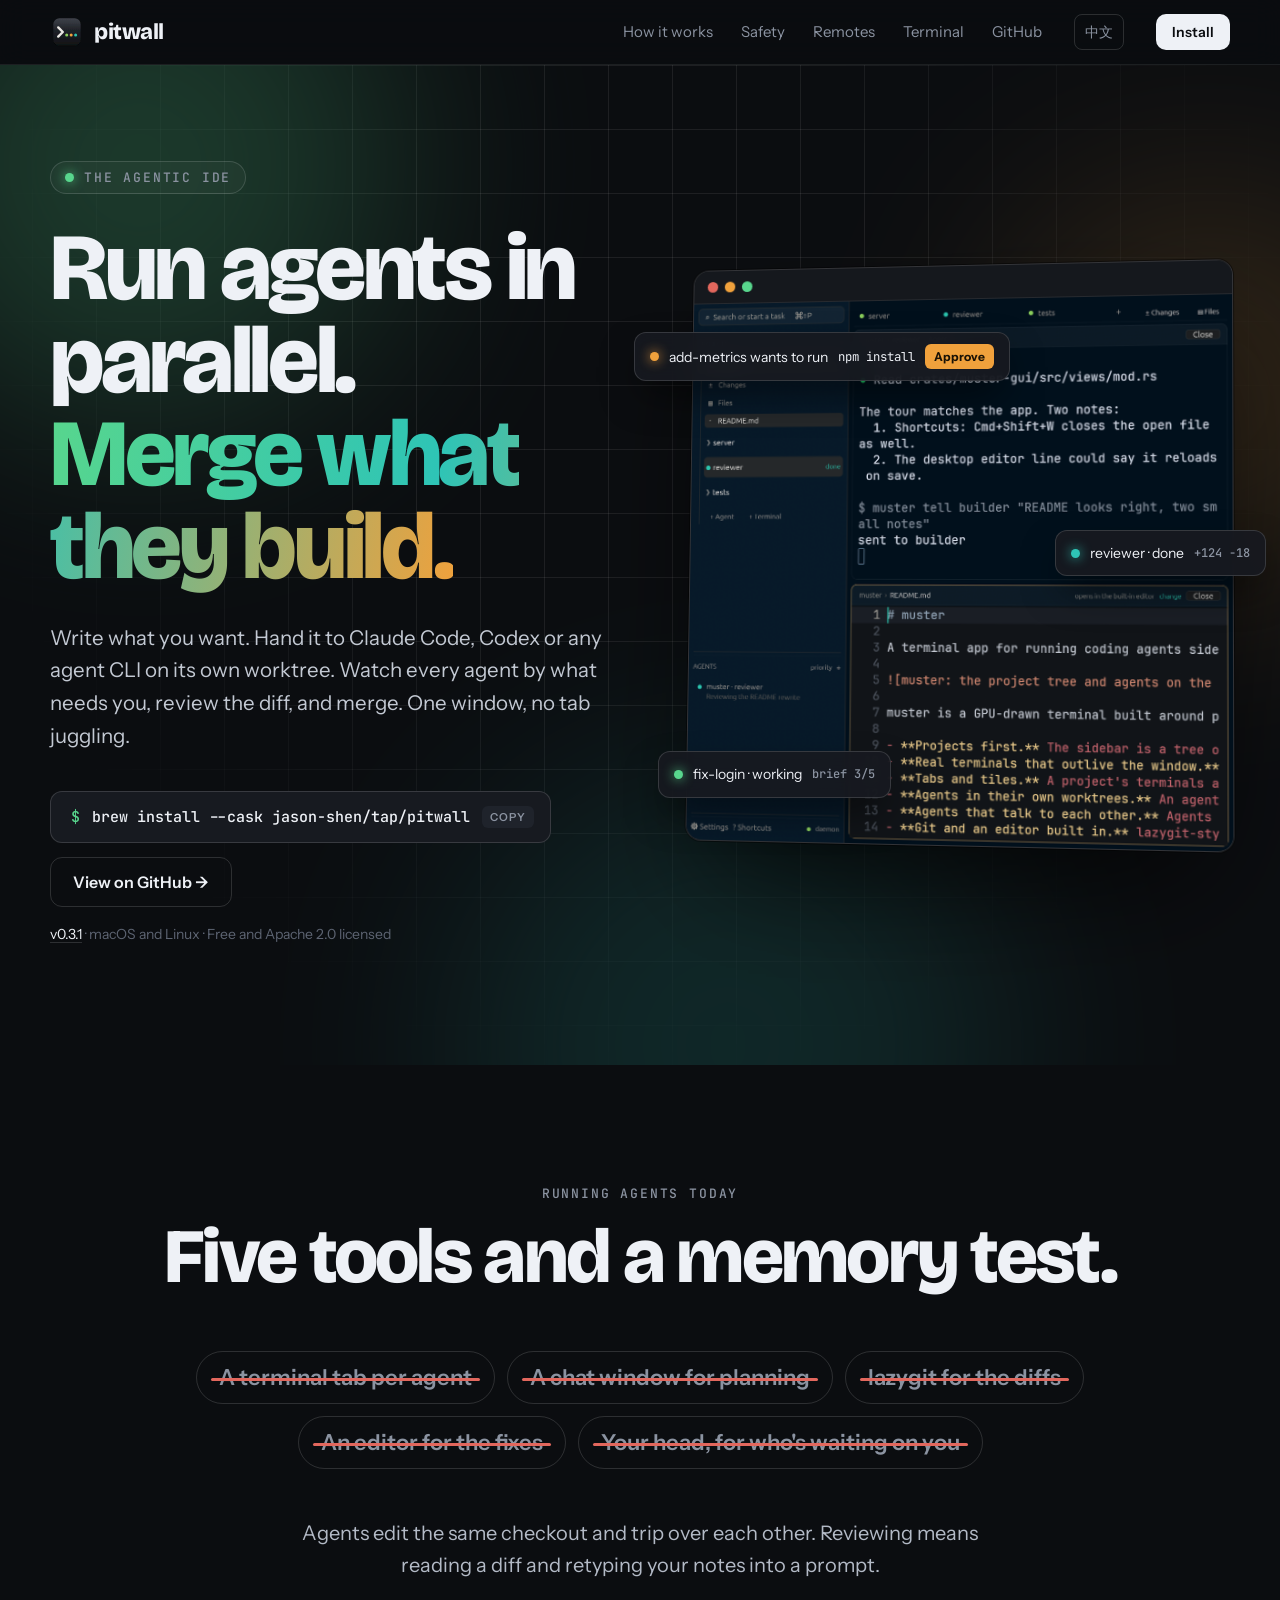
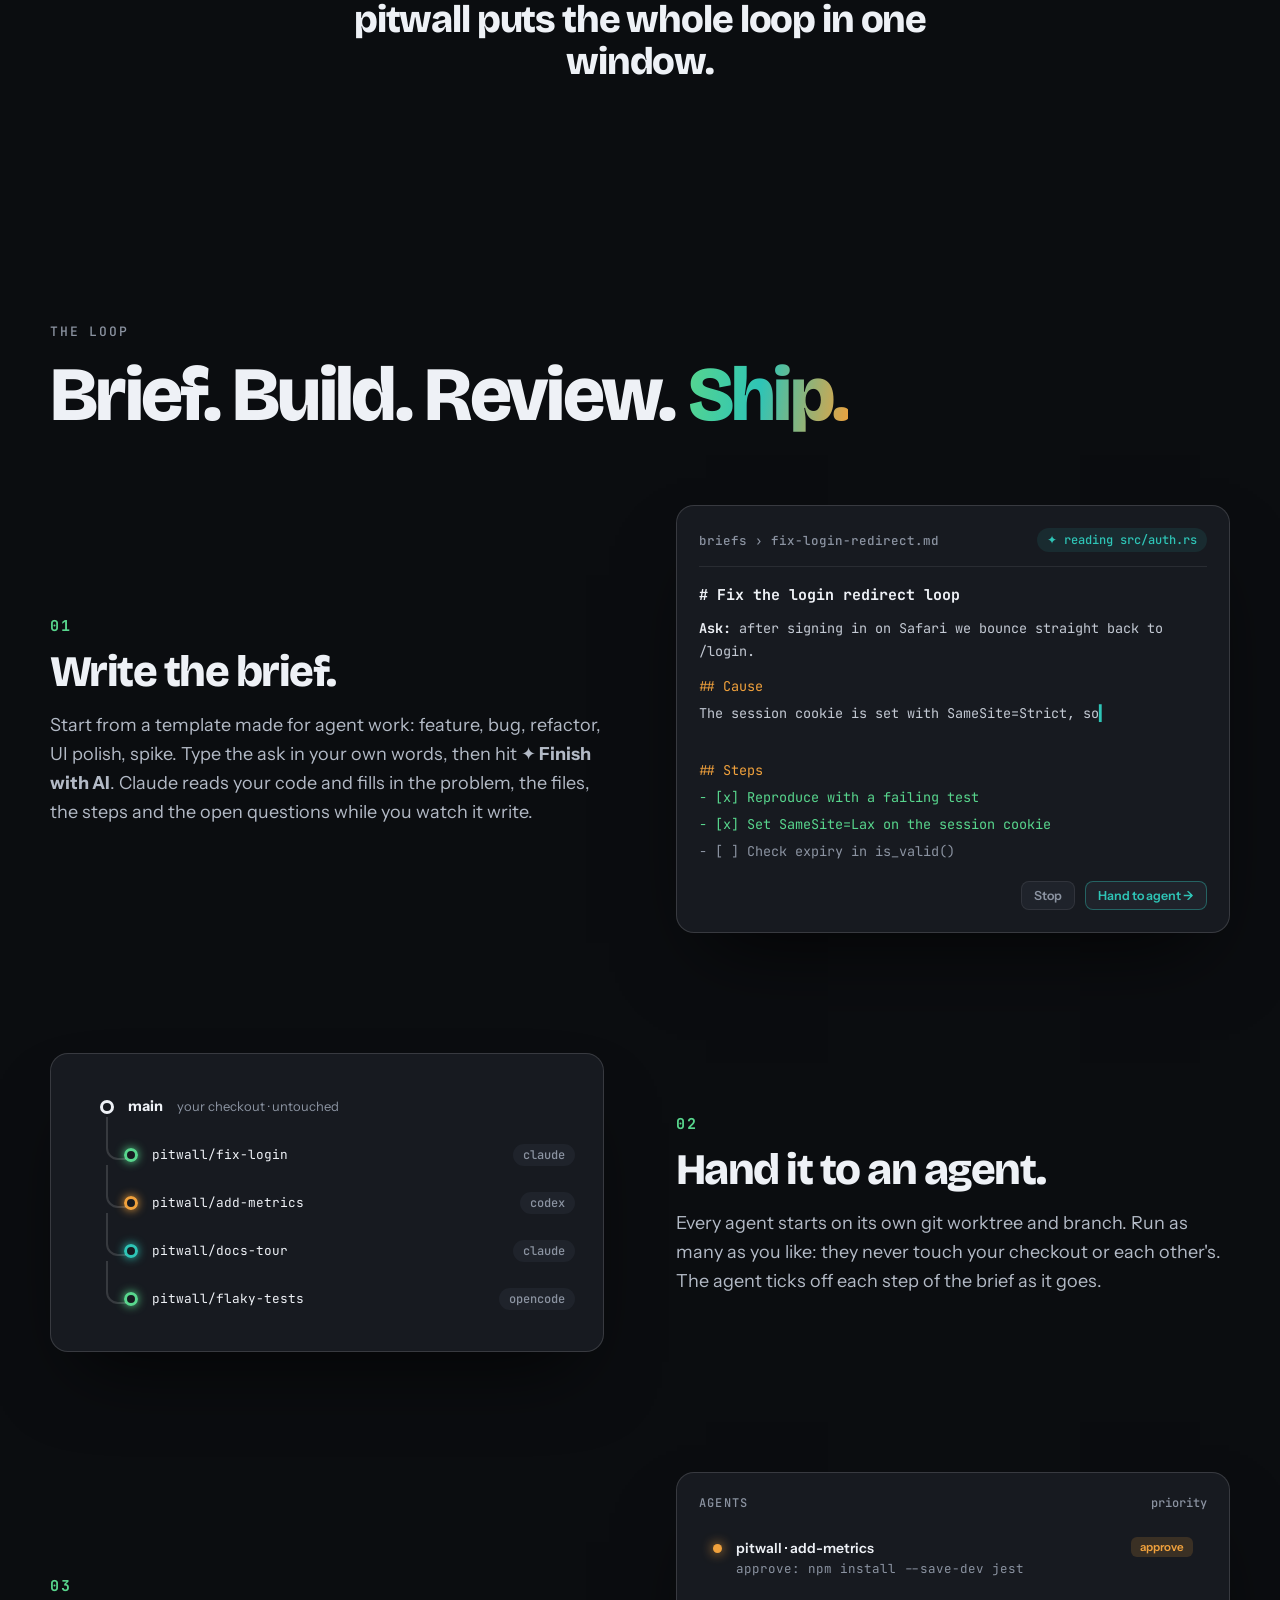
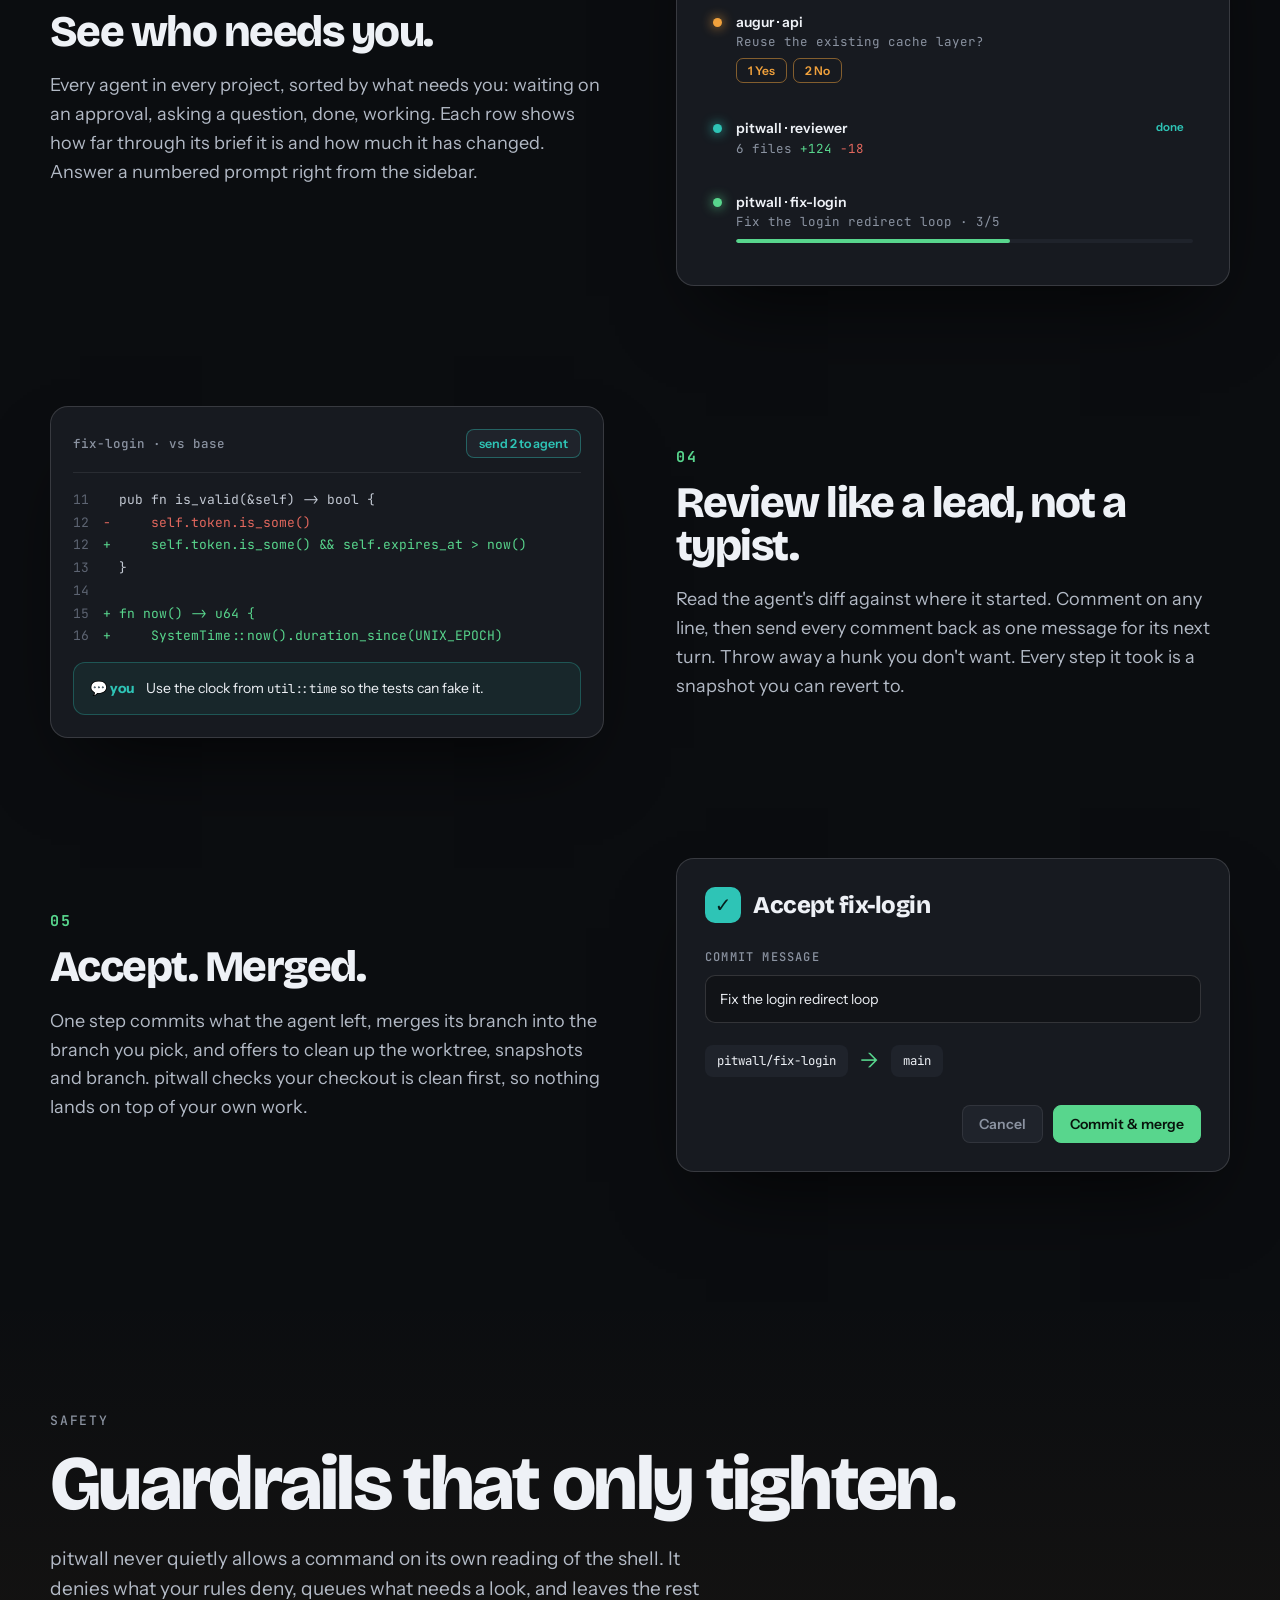
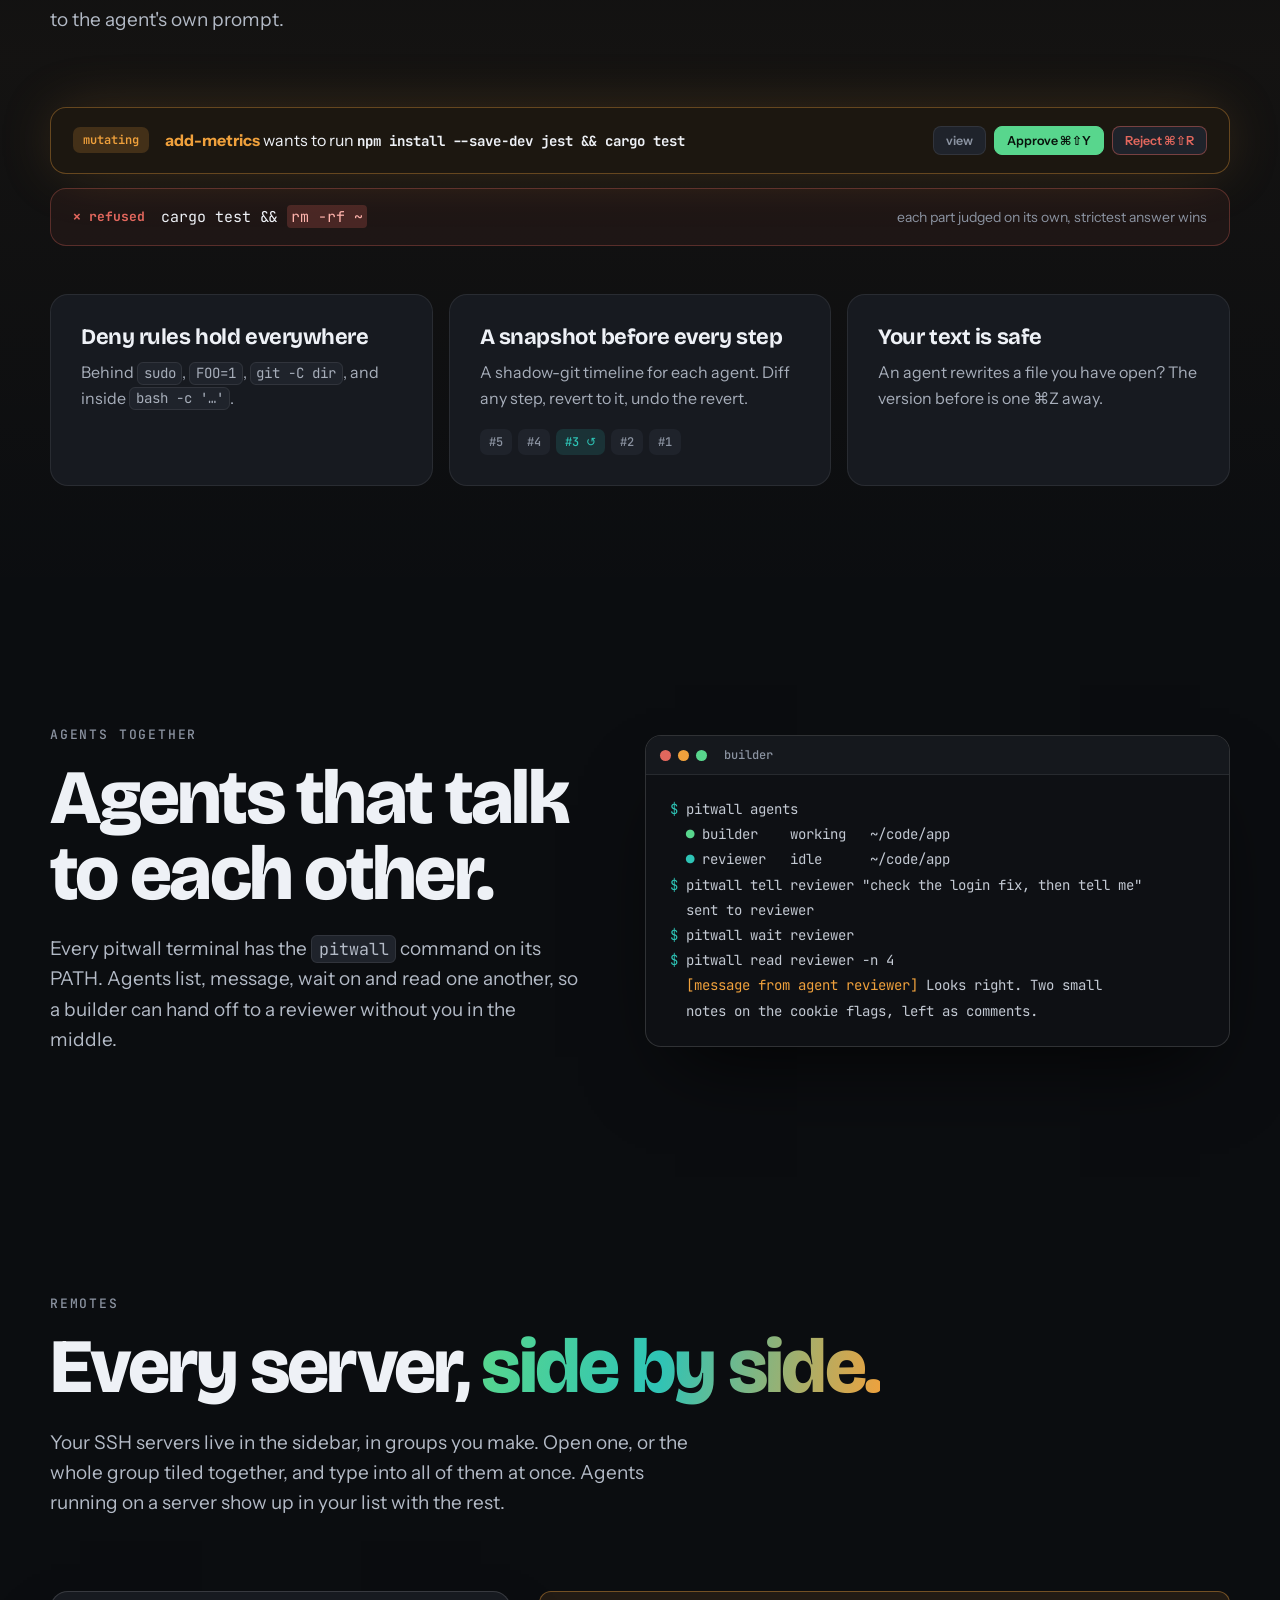
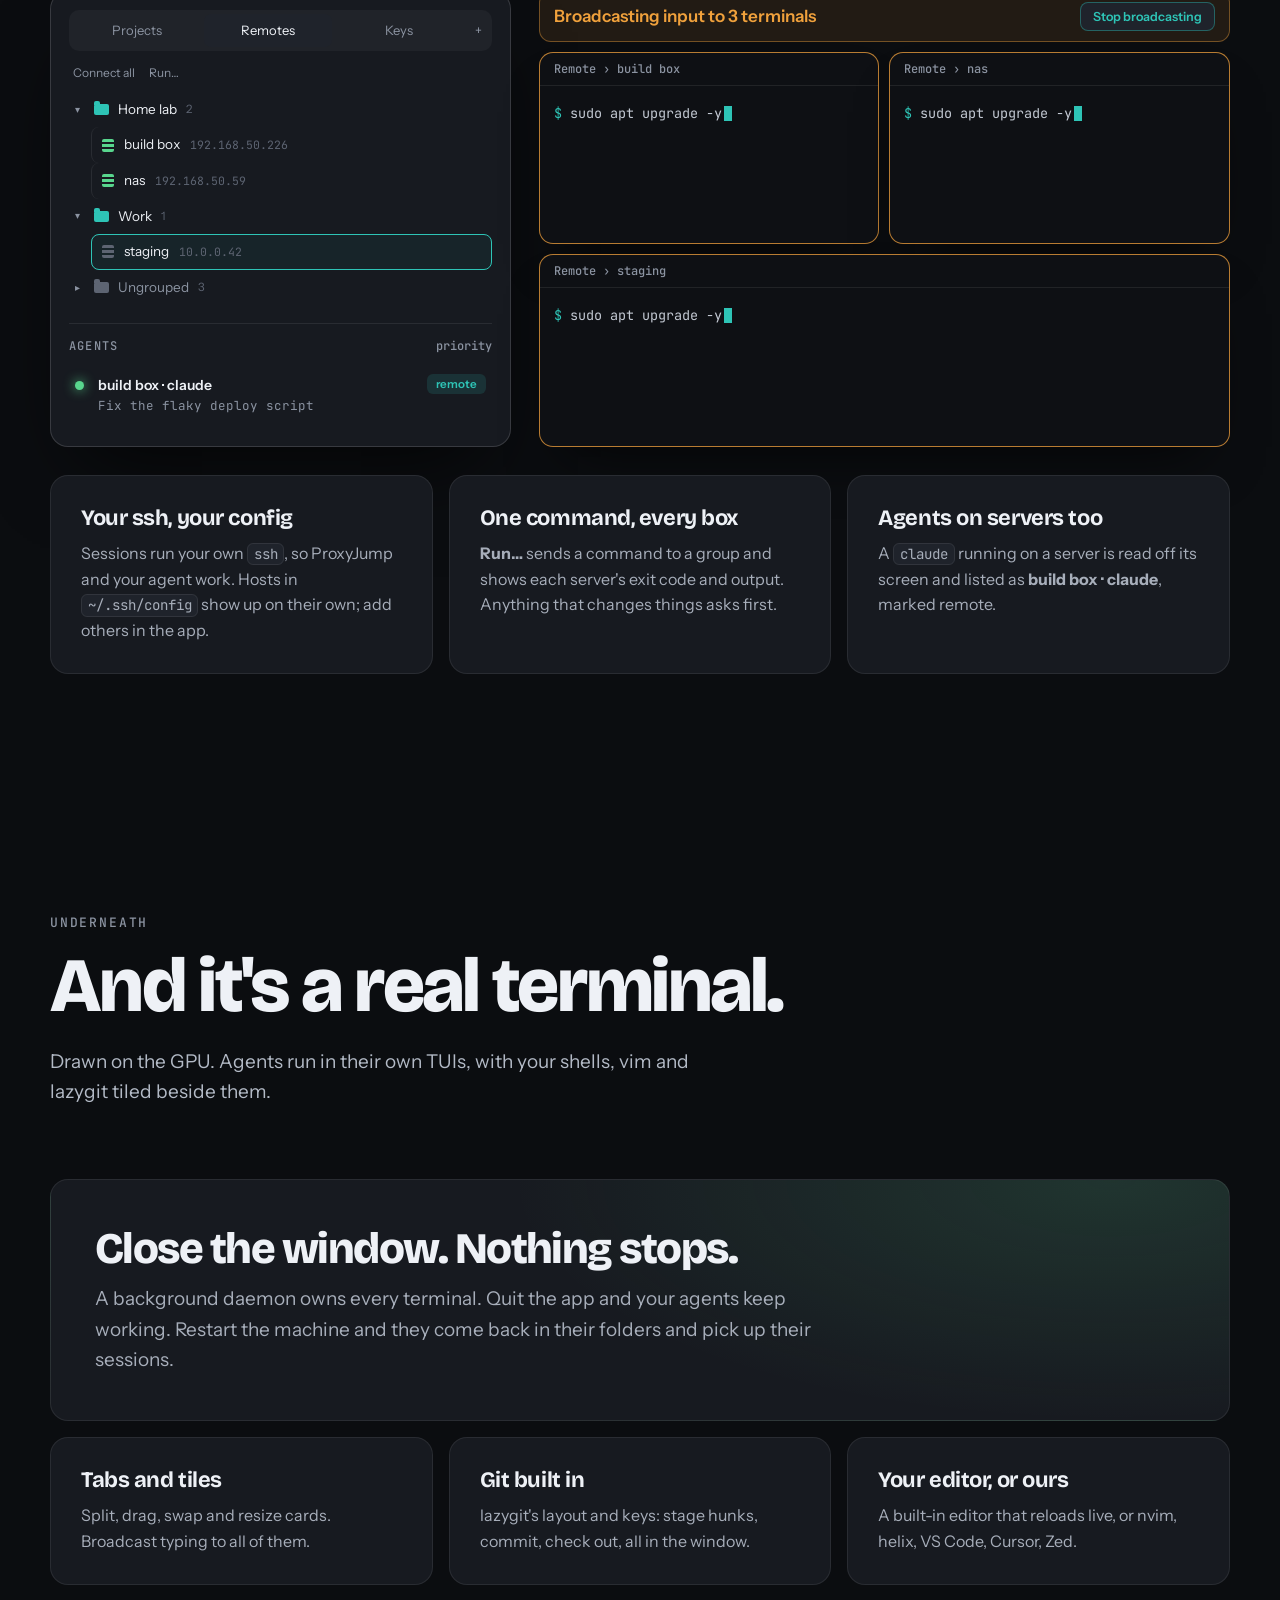
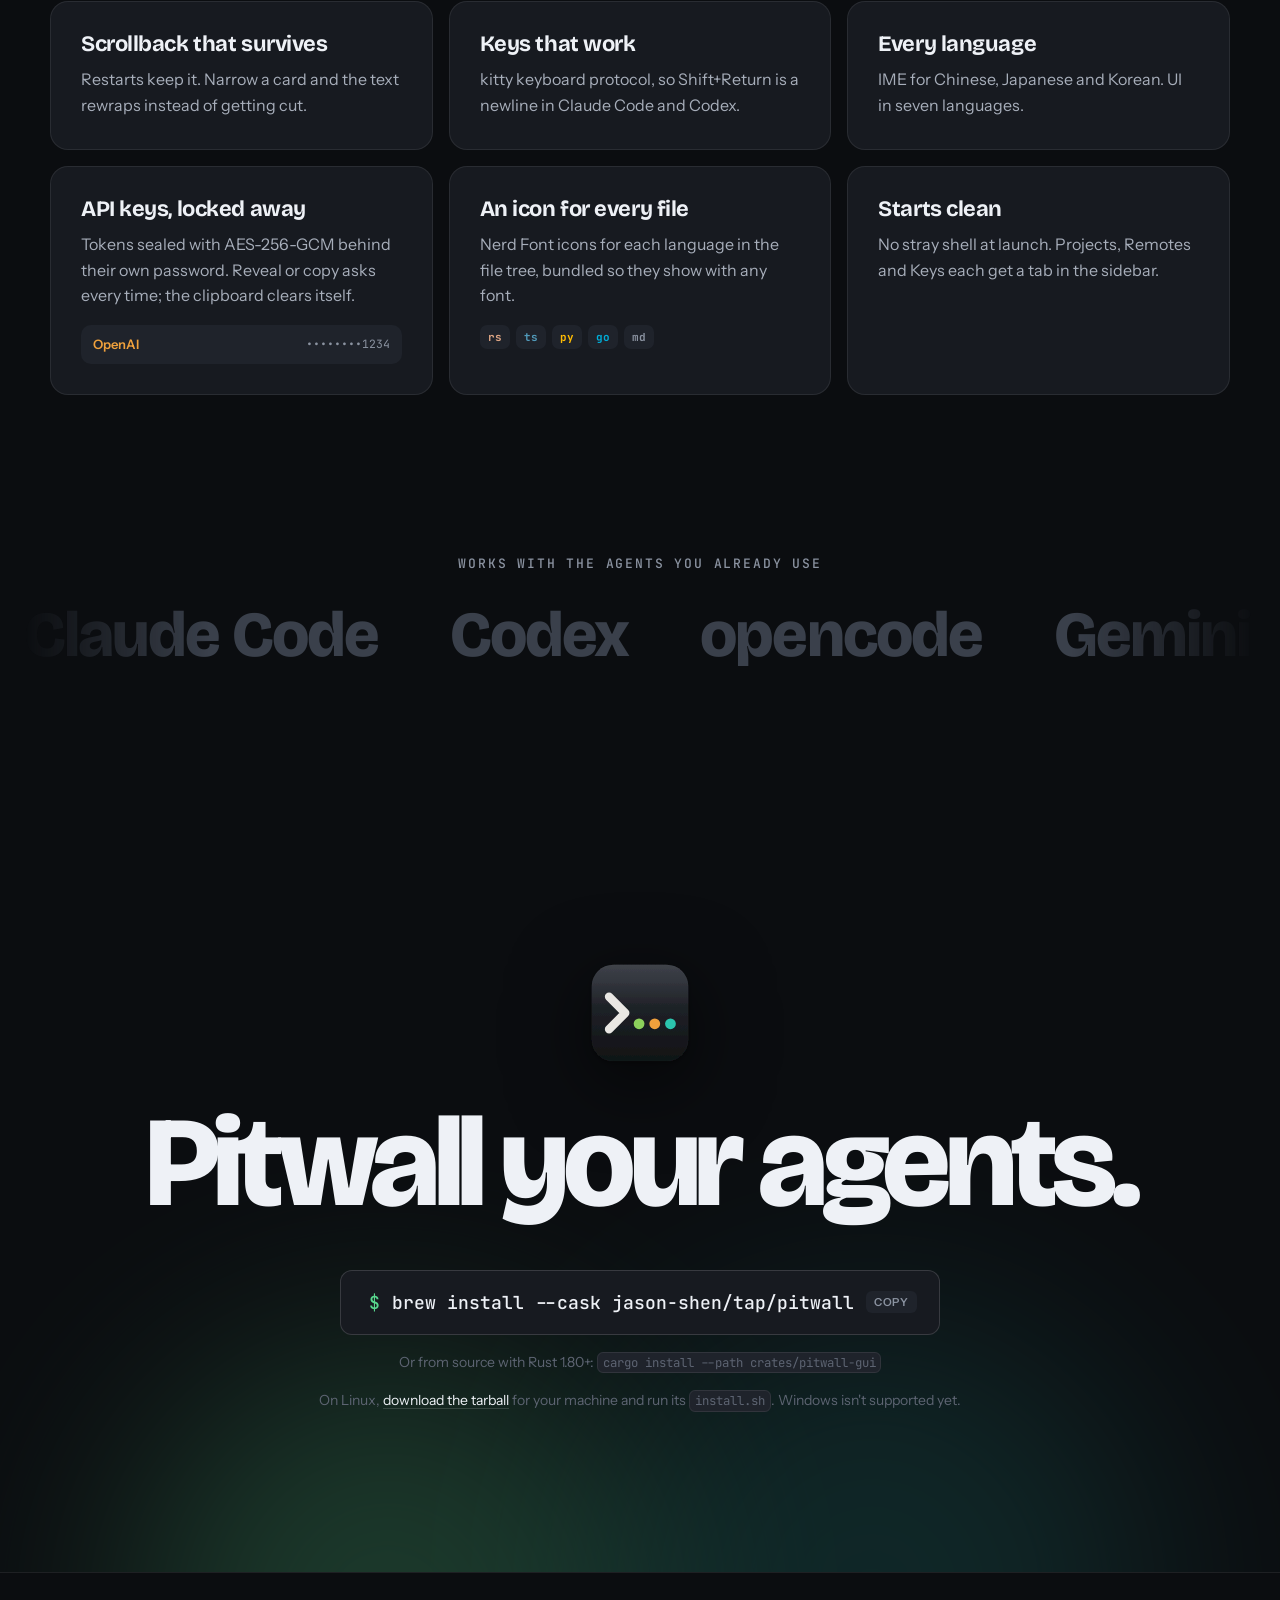
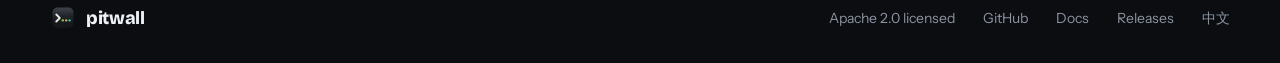
==== website/index.html @ 2fe295da "Release v0.3.1" ====
<!doctype html>
<html lang="en">
<head>
  <meta charset="utf-8">
  <meta name="viewport" content="width=device-width, initial-scale=1">
  <title>pitwall · the agentic IDE</title>
  <meta name="description" content="Write a brief, run coding agents in parallel on their own worktrees, review what they did and merge it. All in one GPU-drawn window.">
  <meta property="og:title" content="pitwall · the agentic IDE">
  <meta property="og:description" content="Run agents in parallel. Merge what they build. Claude Code, Codex and friends in one window, each on its own worktree.">
  <meta property="og:image" content="assets/screenshot.png">
  <meta name="theme-color" content="#0b0d10">
  <link rel="alternate" hreflang="en" href="./">
  <link rel="alternate" hreflang="zh-CN" href="zh/">
  <link rel="icon" href="assets/pitwall.svg" type="image/svg+xml">
  <link rel="apple-touch-icon" href="assets/pitwall-256.png">
  <link rel="preconnect" href="https://fonts.googleapis.com">
  <link rel="preconnect" href="https://fonts.gstatic.com" crossorigin>
  <link href="https://fonts.googleapis.com/css2?family=Bricolage+Grotesque:opsz,wght@12..96,500;12..96,700;12..96,800&family=Instrument+Sans:wght@400;500;600&family=JetBrains+Mono:wght@400;500;700&display=swap" rel="stylesheet">
  <link rel="stylesheet" href="style.css">
</head>
<body>

<header class="nav">
  <a class="brand" href="#top"><img src="assets/pitwall.svg" alt="" width="34" height="34"><span>pitwall</span></a>
  <nav class="nav-links">
    <a href="#loop">How it works</a>
    <a href="#safety">Safety</a>
    <a href="#remotes">Remotes</a>
    <a href="#terminal">Terminal</a>
    <a href="https://github.com/jason-shen/pitwall">GitHub</a>
  </nav>
  <a class="lang" href="zh/" hreflang="zh-CN" lang="zh-CN">中文</a>
  <a class="btn btn-small" href="#install">Install</a>
</header>

<main id="top">

  <section class="hero">
    <div class="glow glow-green"></div>
    <div class="glow glow-amber"></div>
    <div class="glow glow-teal"></div>

    <div class="hero-copy">
      <p class="eyebrow"><span class="dot dot-green pulse"></span>The agentic IDE</p>
      <h1>Run agents in parallel.<br><span class="grad">Merge what they build.</span></h1>
      <p class="lede">Write what you want. Hand it to Claude Code, Codex or any agent CLI on its own worktree. Watch every agent by what needs you, review the diff, and merge. One window, no tab juggling.</p>
      <div class="cta-row">
        <button class="install-pill" data-copy="brew install --cask jason-shen/tap/pitwall">
          <span class="prompt">$</span> brew install --cask jason-shen/tap/pitwall
          <span class="copy-label">copy</span>
        </button>
        <a class="btn btn-ghost" href="https://github.com/jason-shen/pitwall">View on GitHub →</a>
      </div>
      <p class="fine"><a class="version" href="https://github.com/jason-shen/pitwall/releases/tag/v0.3.1">v0.3.1</a> · macOS and Linux · Free and Apache 2.0 licensed</p>
    </div>

    <div class="hero-shot">
      <div class="window">
        <div class="window-bar"><i></i><i></i><i></i></div>
        <img src="assets/screenshot.png" alt="pitwall: projects and agents in the sidebar, an agent and a file open in two tiled cards" width="1200" height="1199">
      </div>
      <div class="chip chip-a"><span class="dot dot-amber"></span>add-metrics wants to run <code>npm install</code><b>Approve</b></div>
      <div class="chip chip-b"><span class="dot dot-teal"></span>reviewer · done <em>+124 −18</em></div>
      <div class="chip chip-c"><span class="dot dot-green pulse"></span>fix-login · working <em>brief 3/5</em></div>
    </div>
  </section>

  <section class="mess">
    <p class="kicker">Running agents today</p>
    <h2 class="big">Five tools and a memory test.</h2>
    <ul class="strike">
      <li>A terminal tab per agent</li>
      <li>A chat window for planning</li>
      <li>lazygit for the diffs</li>
      <li>An editor for the fixes</li>
      <li>Your head, for who's waiting on you</li>
    </ul>
    <p class="mess-tail">Agents edit the same checkout and trip over each other. Reviewing means reading a diff and retyping your notes into a prompt.<br><strong>pitwall puts the whole loop in one window.</strong></p>
  </section>

  <section class="loop" id="loop">
    <div class="section-head">
      <p class="kicker">The loop</p>
      <h2 class="big">Brief. Build. Review. <span class="grad">Ship.</span></h2>
    </div>

    <article class="step reveal">
      <div class="step-copy">
        <span class="num">01</span>
        <h3>Write the brief.</h3>
        <p>Start from a template made for agent work: feature, bug, refactor, UI polish, spike. Type the ask in your own words, then hit <b>✦ Finish with AI</b>. Claude reads your code and fills in the problem, the files, the steps and the open questions while you watch it write.</p>
      </div>
      <div class="mock mock-brief">
        <div class="mock-bar"><span class="path">briefs › fix-login-redirect.md</span><span class="tag tag-ai">✦ reading src/auth.rs</span></div>
        <div class="md">
          <p class="h"># Fix the login redirect loop</p>
          <p><b>Ask:</b> after signing in on Safari we bounce straight back to /login.</p>
          <p class="h2">## Cause</p>
          <p class="stream" data-stream="The session cookie is set with SameSite=Strict, so the redirect from the OAuth callback arrives without it and is_valid() sees no token."></p>
          <p class="h2">## Steps</p>
          <p class="task done">- [x] Reproduce with a failing test</p>
          <p class="task done">- [x] Set SameSite=Lax on the session cookie</p>
          <p class="task">- [ ] Check expiry in is_valid()</p>
        </div>
        <div class="mock-foot"><span class="btn-mini">Stop</span><span class="btn-mini btn-mini-on">Hand to agent →</span></div>
      </div>
    </article>

    <article class="step reveal flip">
      <div class="step-copy">
        <span class="num">02</span>
        <h3>Hand it to an agent.</h3>
        <p>Every agent starts on its own git worktree and branch. Run as many as you like: they never touch your checkout or each other's. The agent ticks off each step of the brief as it goes.</p>
      </div>
      <div class="mock mock-tree">
        <div class="branch trunk"><span class="node"></span><b>main</b><em>your checkout · untouched</em></div>
        <div class="branch"><span class="node n-green"></span><code>pitwall/fix-login</code><span class="who">claude</span></div>
        <div class="branch"><span class="node n-amber"></span><code>pitwall/add-metrics</code><span class="who">codex</span></div>
        <div class="branch"><span class="node n-teal"></span><code>pitwall/docs-tour</code><span class="who">claude</span></div>
        <div class="branch"><span class="node n-green"></span><code>pitwall/flaky-tests</code><span class="who">opencode</span></div>
      </div>
    </article>

    <article class="step reveal">
      <div class="step-copy">
        <span class="num">03</span>
        <h3>See who needs you.</h3>
        <p>Every agent in every project, sorted by what needs you: waiting on an approval, asking a question, done, working. Each row shows how far through its brief it is and how much it has changed. Answer a numbered prompt right from the sidebar.</p>
      </div>
      <div class="mock mock-agents">
        <div class="mock-label">AGENTS <span>priority</span></div>
        <div class="agent"><span class="dot dot-amber pulse"></span><div><b>pitwall · add-metrics</b><small>approve: npm install --save-dev jest</small></div><span class="pill pill-amber">approve</span></div>
        <div class="agent"><span class="dot dot-amber"></span><div><b>augur · api</b><small>Reuse the existing cache layer?</small><span class="choices"><i>1 Yes</i><i>2 No</i></span></div></div>
        <div class="agent"><span class="dot dot-teal"></span><div><b>pitwall · reviewer</b><small>6 files <ins>+124</ins> <del>−18</del></small></div><span class="pill pill-teal">done</span></div>
        <div class="agent"><span class="dot dot-green pulse"></span><div><b>pitwall · fix-login</b><small>Fix the login redirect loop · 3/5</small><span class="bar"><i style="width:60%"></i></span></div></div>
      </div>
    </article>

    <article class="step reveal flip">
      <div class="step-copy">
        <span class="num">04</span>
        <h3>Review like a lead, not a typist.</h3>
        <p>Read the agent's diff against where it started. Comment on any line, then send every comment back as one message for its next turn. Throw away a hunk you don't want. Every step it took is a snapshot you can revert to.</p>
      </div>
      <div class="mock mock-diff">
        <div class="mock-bar"><span class="path">fix-login · vs base</span><span class="btn-mini btn-mini-on">send 2 to agent</span></div>
        <pre><span class="ln">11</span>  pub fn is_valid(&amp;self) -&gt; bool {
<span class="ln">12</span><del>-     self.token.is_some()</del>
<span class="ln">12</span><ins>+     self.token.is_some() &amp;&amp; self.expires_at &gt; now()</ins>
<span class="ln">13</span>  }
<span class="ln">14</span>
<span class="ln">15</span><ins>+ fn now() -&gt; u64 {</ins>
<span class="ln">16</span><ins>+     SystemTime::now().duration_since(UNIX_EPOCH)</ins></pre>
        <div class="comment"><b>💬 you</b> Use the clock from <code>util::time</code> so the tests can fake it.</div>
      </div>
    </article>

    <article class="step reveal">
      <div class="step-copy">
        <span class="num">05</span>
        <h3>Accept. Merged.</h3>
        <p>One step commits what the agent left, merges its branch into the branch you pick, and offers to clean up the worktree, snapshots and branch. pitwall checks your checkout is clean first, so nothing lands on top of your own work.</p>
      </div>
      <div class="mock mock-accept">
        <div class="accept-title"><span class="check">✓</span> Accept fix-login</div>
        <label>Commit message</label>
        <div class="field">Fix the login redirect loop</div>
        <div class="accept-row"><code>pitwall/fix-login</code><span class="arrow">→</span><code>main</code></div>
        <div class="accept-actions"><span class="btn-mini">Cancel</span><span class="btn-mini btn-mini-go">Commit &amp; merge</span></div>
      </div>
    </article>
  </section>

  <section class="safety" id="safety">
    <div class="section-head">
      <p class="kicker">Safety</p>
      <h2 class="big">Guardrails that only tighten.</h2>
      <p class="sub">pitwall never quietly allows a command on its own reading of the shell. It denies what your rules deny, queues what needs a look, and leaves the rest to the agent's own prompt.</p>
    </div>

    <div class="approval reveal">
      <span class="badge">mutating</span>
      <span class="approval-text"><b>add-metrics</b> wants to run <code>npm install --save-dev jest &amp;&amp; cargo test</code></span>
      <span class="approval-btns"><span class="btn-mini">view</span><span class="btn-mini btn-mini-go">Approve ⌘⇧Y</span><span class="btn-mini btn-mini-no">Reject ⌘⇧R</span></span>
    </div>
    <div class="denied reveal"><span class="x">✕ refused</span><code>cargo test &amp;&amp; <mark>rm -rf ~</mark></code><em>each part judged on its own, strictest answer wins</em></div>

    <div class="trio">
      <div class="tile reveal">
        <h4>Deny rules hold everywhere</h4>
        <p>Behind <code>sudo</code>, <code>FOO=1</code>, <code>git -C dir</code>, and inside <code>bash -c '…'</code>.</p>
      </div>
      <div class="tile reveal">
        <h4>A snapshot before every step</h4>
        <p>A shadow-git timeline for each agent. Diff any step, revert to it, undo the revert.</p>
        <div class="timeline">
          <span>#5</span><span>#4</span><span class="here">#3 ↺</span><span>#2</span><span>#1</span>
        </div>
      </div>
      <div class="tile reveal">
        <h4>Your text is safe</h4>
        <p>An agent rewrites a file you have open? The version before is one ⌘Z away.</p>
      </div>
    </div>
  </section>

  <section class="team">
    <div class="team-copy reveal">
      <p class="kicker">Agents together</p>
      <h2 class="big">Agents that talk to each other.</h2>
      <p class="sub">Every pitwall terminal has the <code>pitwall</code> command on its PATH. Agents list, message, wait on and read one another, so a builder can hand off to a reviewer without you in the middle.</p>
    </div>
    <div class="term reveal">
      <div class="window-bar"><i></i><i></i><i></i><span>builder</span></div>
<pre><span class="c">$</span> pitwall agents
  <span class="g">●</span> builder    working   ~/code/app
  <span class="t">●</span> reviewer   idle      ~/code/app
<span class="c">$</span> pitwall tell reviewer "check the login fix, then tell me"
  sent to reviewer
<span class="c">$</span> pitwall wait reviewer
<span class="c">$</span> pitwall read reviewer -n 4
  <span class="m">[message from agent reviewer]</span> Looks right. Two small
  notes on the cookie flags, left as comments.</pre>
    </div>
  </section>

  <section class="remotes" id="remotes">
    <div class="section-head">
      <p class="kicker">Remotes</p>
      <h2 class="big">Every server, <span class="grad">side by side.</span></h2>
      <p class="sub">Your SSH servers live in the sidebar, in groups you make. Open one, or the whole group tiled together, and type into all of them at once. Agents running on a server show up in your list with the rest.</p>
    </div>

    <div class="remote-grid">
      <div class="mock mock-remotes reveal">
        <div class="side-tabs"><span>Projects</span><span class="on">Remotes</span><span>Keys</span><b>+</b></div>
        <div class="side-tools"><span>Connect all</span><span>Run…</span></div>
        <div class="group open"><i class="caret">▾</i><span class="folder"></span>Home lab<em>2</em></div>
        <div class="remote live"><span class="srv"></span>build box<code>192.168.50.226</code></div>
        <div class="remote live"><span class="srv"></span>nas<code>192.168.50.59</code></div>
        <div class="group open"><i class="caret">▾</i><span class="folder"></span>Work<em>1</em></div>
        <div class="remote dragging"><span class="srv"></span>staging<code>10.0.0.42</code></div>
        <div class="group dim"><i class="caret">▸</i><span class="folder"></span>Ungrouped<em>3</em></div>
        <div class="mock-label agents-label">AGENTS <span>priority</span></div>
        <div class="agent remote-agent"><span class="dot dot-green pulse"></span><div><b>build box · claude</b><small>Fix the flaky deploy script</small></div><span class="pill pill-remote">remote</span></div>
      </div>

      <div class="sessions reveal">
        <div class="bstrip"><span>Broadcasting input to 3 terminals</span><span class="btn-mini btn-mini-on">Stop broadcasting</span></div>
        <div class="tiles">
          <div class="sess"><div class="sess-bar">Remote › build box</div><pre><span class="c">$</span> sudo apt upgrade -y<span class="cursor"></span></pre></div>
          <div class="sess"><div class="sess-bar">Remote › nas</div><pre><span class="c">$</span> sudo apt upgrade -y<span class="cursor"></span></pre></div>
          <div class="sess wide"><div class="sess-bar">Remote › staging</div><pre><span class="c">$</span> sudo apt upgrade -y<span class="cursor"></span></pre></div>
        </div>
      </div>
    </div>

    <div class="trio">
      <div class="tile reveal">
        <h4>Your ssh, your config</h4>
        <p>Sessions run your own <code>ssh</code>, so ProxyJump and your agent work. Hosts in <code>~/.ssh/config</code> show up on their own; add others in the app.</p>
      </div>
      <div class="tile reveal">
        <h4>One command, every box</h4>
        <p><b>Run…</b> sends a command to a group and shows each server's exit code and output. Anything that changes things asks first.</p>
      </div>
      <div class="tile reveal">
        <h4>Agents on servers too</h4>
        <p>A <code>claude</code> running on a server is read off its screen and listed as <b>build box · claude</b>, marked remote.</p>
      </div>
    </div>
  </section>

  <section class="terminal" id="terminal">
    <div class="section-head">
      <p class="kicker">Underneath</p>
      <h2 class="big">And it's a real terminal.</h2>
      <p class="sub">Drawn on the GPU. Agents run in their own TUIs, with your shells, vim and lazygit tiled beside them.</p>
    </div>
    <div class="grid">
      <div class="tile tile-wide reveal">
        <h4>Close the window. Nothing stops.</h4>
        <p>A background daemon owns every terminal. Quit the app and your agents keep working. Restart the machine and they come back in their folders and pick up their sessions.</p>
      </div>
      <div class="tile reveal"><h4>Tabs and tiles</h4><p>Split, drag, swap and resize cards. Broadcast typing to all of them.</p></div>
      <div class="tile reveal"><h4>Git built in</h4><p>lazygit's layout and keys: stage hunks, commit, check out, all in the window.</p></div>
      <div class="tile reveal"><h4>Your editor, or ours</h4><p>A built-in editor that reloads live, or nvim, helix, VS Code, Cursor, Zed.</p></div>
      <div class="tile reveal"><h4>Scrollback that survives</h4><p>Restarts keep it. Narrow a card and the text rewraps instead of getting cut.</p></div>
      <div class="tile reveal"><h4>Keys that work</h4><p>kitty keyboard protocol, so Shift+Return is a newline in Claude Code and Codex.</p></div>
      <div class="tile reveal"><h4>Every language</h4><p>IME for Chinese, Japanese and Korean. UI in seven languages.</p></div>
      <div class="tile reveal">
        <h4>API keys, locked away</h4>
        <p>Tokens sealed with AES-256-GCM behind their own password. Reveal or copy asks every time; the clipboard clears itself.</p>
        <div class="keyrow"><span class="k">OpenAI</span><code>••••••••1234</code></div>
      </div>
      <div class="tile reveal">
        <h4>An icon for every file</h4>
        <p>Nerd Font icons for each language in the file tree, bundled so they show with any font.</p>
        <div class="icons"><span class="rs">rs</span><span class="ts">ts</span><span class="py">py</span><span class="go">go</span><span class="md">md</span></div>
      </div>
      <div class="tile reveal"><h4>Starts clean</h4><p>No stray shell at launch. Projects, Remotes and Keys each get a tab in the sidebar.</p></div>
    </div>
  </section>

  <section class="works">
    <p class="kicker">Works with the agents you already use</p>
    <div class="marquee" aria-label="Claude Code, Codex, opencode, Gemini, aider, goose, amp">
      <div class="marquee-track">
        <span>Claude Code</span><span>Codex</span><span>opencode</span><span>Gemini</span><span>aider</span><span>goose</span><span>amp</span>
        <span aria-hidden="true">Claude Code</span><span aria-hidden="true">Codex</span><span aria-hidden="true">opencode</span><span aria-hidden="true">Gemini</span><span aria-hidden="true">aider</span><span aria-hidden="true">goose</span><span aria-hidden="true">amp</span>
      </div>
    </div>
  </section>

  <section class="final" id="install">
    <div class="glow glow-green"></div>
    <div class="glow glow-teal"></div>
    <img src="assets/pitwall.svg" alt="" width="120" height="120" class="final-icon">
    <h2 class="huge">Pitwall your agents.</h2>
    <button class="install-pill install-pill-lg" data-copy="brew install --cask jason-shen/tap/pitwall">
      <span class="prompt">$</span> brew install --cask jason-shen/tap/pitwall
      <span class="copy-label">copy</span>
    </button>
    <p class="fine">Or from source with Rust 1.80+: <code>cargo install --path crates/pitwall-gui</code></p>
    <p class="fine">On Linux, <a href="https://github.com/jason-shen/pitwall/releases/latest">download the tarball</a> for your machine and run its <code>install.sh</code>. Windows isn't supported yet.</p>
  </section>

</main>

<footer class="foot">
  <a class="brand" href="#top"><img src="assets/pitwall.svg" alt="" width="26" height="26"><span>pitwall</span></a>
  <span>Apache 2.0 licensed</span>
  <a href="https://github.com/jason-shen/pitwall">GitHub</a>
  <a href="https://github.com/jason-shen/pitwall#readme">Docs</a>
  <a href="https://github.com/jason-shen/pitwall/releases">Releases</a>
  <a href="zh/" hreflang="zh-CN" lang="zh-CN">中文</a>
</footer>

<script src="main.js"></script>
</body>
</html>
---- website/style.css ----
/* Colours are the app's own: green working, amber waiting on you, teal done. */
:root {
  --bg: #0b0d10;
  --bg-2: #111317;
  --card: #171a20;
  --card-2: #1f232b;
  --line: rgba(255, 255, 255, 0.08);
  --line-2: rgba(255, 255, 255, 0.14);
  --text: #eef1f6;
  --muted: #8b93a1;
  --dim: #5d6472;
  --green: #58d68d;
  --amber: #f0a13c;
  --teal: #2ec4b6;
  --red: #e2675d;
  --display: "Bricolage Grotesque", system-ui, sans-serif;
  --body: "Instrument Sans", system-ui, sans-serif;
  --mono: "JetBrains Mono", ui-monospace, Menlo, monospace;
  --wrap: 1180px;
}

* { box-sizing: border-box; margin: 0; padding: 0; }
html { scroll-behavior: smooth; }
body {
  background: var(--bg);
  color: var(--text);
  font: 400 17px/1.6 var(--body);
  -webkit-font-smoothing: antialiased;
  overflow-x: hidden;
}
a { color: inherit; text-decoration: none; }
img { display: block; max-width: 100%; height: auto; }
code { font-family: var(--mono); font-size: 0.88em; }
p code, li code, .fine code, .sub code {
  background: var(--card-2);
  border: 1px solid var(--line);
  padding: 0.1em 0.4em;
  border-radius: 6px;
}
section { position: relative; padding: 120px 24px; }

/* nav */
.nav {
  position: sticky; top: 0; z-index: 50;
  display: flex; align-items: center; gap: 32px;
  padding: 14px max(24px, calc((100vw - var(--wrap)) / 2));
  background: rgba(11, 13, 16, 0.72);
  backdrop-filter: blur(14px);
  -webkit-backdrop-filter: blur(14px);
  border-bottom: 1px solid var(--line);
}
.brand { display: flex; align-items: center; gap: 10px; font: 800 22px var(--display); letter-spacing: -0.02em; }
.nav-links { display: flex; gap: 28px; margin-left: auto; font-size: 15px; color: var(--muted); }
.nav-links a:hover { color: var(--text); }
.lang { font-size: 14px; color: var(--muted); padding: 6px 10px; border: 1px solid var(--line-2); border-radius: 8px; }
.lang:hover { color: var(--text); }

.btn {
  display: inline-flex; align-items: center; gap: 8px;
  padding: 14px 22px; border-radius: 12px;
  font: 600 16px var(--body);
  background: var(--text); color: var(--bg);
  transition: transform 0.15s, background 0.15s;
}
.btn:hover { transform: translateY(-1px); }
.btn-small { padding: 9px 16px; font-size: 14px; border-radius: 10px; }
.btn-ghost { background: transparent; color: var(--text); border: 1px solid var(--line-2); }
.btn-ghost:hover { background: var(--card); }

/* type */
.eyebrow, .kicker {
  font: 500 13px var(--mono);
  text-transform: uppercase; letter-spacing: 0.14em;
  color: var(--muted);
}
.eyebrow { display: inline-flex; align-items: center; gap: 10px; padding: 7px 14px; border: 1px solid var(--line-2); border-radius: 99px; background: rgba(255,255,255,0.03); }
.kicker { margin-bottom: 18px; }
h1, h2, h3, h4 { font-family: var(--display); letter-spacing: -0.035em; line-height: 0.98; }
h1 { font-size: clamp(48px, 7.4vw, 104px); font-weight: 800; margin: 28px 0 28px; }
.big { font-size: clamp(40px, 6vw, 80px); font-weight: 800; }
.huge { font-size: clamp(56px, 10vw, 148px); font-weight: 800; letter-spacing: -0.05em; }
h3 { font-size: clamp(30px, 3.4vw, 46px); font-weight: 800; margin: 12px 0 18px; }
h4 { font-size: 22px; font-weight: 700; letter-spacing: -0.02em; line-height: 1.15; margin-bottom: 10px; }
.grad {
  background: linear-gradient(100deg, var(--green) 0%, var(--teal) 45%, var(--amber) 100%);
  -webkit-background-clip: text; background-clip: text; color: transparent;
}
.lede { font-size: clamp(18px, 1.6vw, 21px); color: #c3c9d3; max-width: 560px; }
.sub { font-size: 19px; color: #b3bac6; max-width: 660px; margin-top: 22px; }
.fine { font-size: 14px; color: var(--dim); margin-top: 16px; }
.fine a { color: var(--text); text-decoration: underline; text-decoration-color: var(--line-2); text-underline-offset: 3px; }
.fine a:hover { text-decoration-color: currentColor; }
.section-head { max-width: var(--wrap); margin: 0 auto 72px; }

/* status dots */
.dot { width: 9px; height: 9px; border-radius: 50%; flex: none; display: inline-block; }
.dot-green { background: var(--green); box-shadow: 0 0 12px var(--green); }
.dot-amber { background: var(--amber); box-shadow: 0 0 12px var(--amber); }
.dot-teal { background: var(--teal); box-shadow: 0 0 12px var(--teal); }
.pulse { animation: pulse 1.8s ease-in-out infinite; }
@keyframes pulse { 50% { opacity: 0.35; } }

.glow { position: absolute; border-radius: 50%; filter: blur(110px); opacity: 0.22; pointer-events: none; z-index: 0; }
.glow-green { width: 520px; height: 520px; background: var(--green); top: -160px; left: -120px; }
.glow-amber { width: 420px; height: 420px; background: var(--amber); top: 120px; right: -140px; opacity: 0.16; }
.glow-teal { width: 560px; height: 560px; background: var(--teal); bottom: -260px; left: 35%; opacity: 0.14; }

/* hero */
.hero {
  max-width: none;
  display: grid; grid-template-columns: 1.05fr 1fr; gap: 56px; align-items: center;
  padding: 96px max(24px, calc((100vw - var(--wrap)) / 2)) 120px;
  overflow: hidden;
}
/* On a pseudo-element so the fade-out mask doesn't also fade the screenshot. */
.hero::before {
  content: ""; position: absolute; inset: 0; z-index: 0;
  background-image:
    linear-gradient(var(--line) 1px, transparent 1px),
    linear-gradient(90deg, var(--line) 1px, transparent 1px);
  background-size: 64px 64px;
  background-position: center top;
  mask-image: radial-gradient(ellipse at 50% 30%, #000 30%, transparent 75%);
  -webkit-mask-image: radial-gradient(ellipse at 50% 30%, #000 30%, transparent 75%);
}
.hero > * { position: relative; z-index: 1; }
/* Grid items default to min-width: auto, so the diff's long lines would widen the column past the screen. */
.hero > *, .step > *, .team > * { min-width: 0; }
.hero > .glow { position: absolute; z-index: 0; }
.cta-row { display: flex; flex-wrap: wrap; gap: 14px; margin-top: 38px; }

.install-pill {
  display: inline-flex; align-items: center; gap: 12px;
  padding: 14px 16px 14px 20px; border-radius: 12px;
  background: var(--card); border: 1px solid var(--line-2);
  color: var(--text); font: 500 15px var(--mono);
  cursor: pointer; transition: border-color 0.15s, transform 0.15s;
  max-width: 100%; overflow: hidden; white-space: nowrap; text-overflow: ellipsis;
}
.install-pill:hover { border-color: var(--green); transform: translateY(-1px); }
.install-pill .prompt { color: var(--green); }
.copy-label {
  font: 600 11px var(--body); text-transform: uppercase; letter-spacing: 0.08em;
  background: var(--card-2); color: var(--muted); padding: 4px 8px; border-radius: 6px;
}
.install-pill.copied { border-color: var(--teal); }
.install-pill.copied .copy-label { color: var(--teal); }
.install-pill-lg { font-size: 18px; padding: 20px 22px 20px 28px; margin-top: 44px; }

.hero-shot { position: relative; }
.window {
  border-radius: 16px; overflow: hidden;
  border: 1px solid var(--line-2);
  background: var(--bg-2);
  box-shadow: 0 50px 120px -30px rgba(0,0,0,0.8), 0 0 0 1px rgba(0,0,0,0.5);
  transform: perspective(1600px) rotateY(-7deg) rotateX(3deg);
  transition: transform 0.6s;
}
.hero-shot:hover .window { transform: perspective(1600px) rotateY(0) rotateX(0); }
.window-bar { display: flex; align-items: center; gap: 7px; padding: 11px 14px; background: #15181d; border-bottom: 1px solid var(--line); }
.window-bar i { width: 11px; height: 11px; border-radius: 50%; background: #2c3039; }
.window-bar i:nth-child(1) { background: #e2675d; }
.window-bar i:nth-child(2) { background: #f0a13c; }
.window-bar i:nth-child(3) { background: #58d68d; }
.window-bar span { margin-left: 10px; font: 500 12px var(--mono); color: var(--muted); }

.chip {
  position: absolute; z-index: 2;
  display: flex; align-items: center; gap: 10px;
  padding: 11px 15px; border-radius: 12px;
  background: rgba(23, 26, 32, 0.92);
  backdrop-filter: blur(10px); -webkit-backdrop-filter: blur(10px);
  border: 1px solid var(--line-2);
  font-size: 14px; white-space: nowrap;
  box-shadow: 0 18px 40px -10px rgba(0,0,0,0.7);
  animation: float 6s ease-in-out infinite;
}
.chip em { font-style: normal; font: 500 12px var(--mono); color: var(--muted); }
.chip b { font-size: 12px; background: var(--amber); color: #1a1205; padding: 3px 9px; border-radius: 6px; }
.chip-a { top: 12%; left: -48px; }
.chip-b { top: 46%; right: -36px; animation-delay: -2s; }
.chip-c { bottom: 8%; left: -24px; animation-delay: -4s; }
@keyframes float { 50% { transform: translateY(-10px); } }

/* the mess */
.mess { max-width: var(--wrap); margin: 0 auto; text-align: center; }
.strike { list-style: none; margin: 56px auto 48px; display: flex; flex-wrap: wrap; justify-content: center; gap: 12px; max-width: 900px; }
.strike li {
  position: relative;
  font: 600 clamp(17px, 1.8vw, 22px) var(--body);
  padding: 12px 22px; border-radius: 99px;
  border: 1px solid var(--line-2); color: var(--muted);
}
.strike li::after {
  content: ""; position: absolute; left: 14px; right: 14px; top: 50%;
  height: 3px; border-radius: 3px; background: var(--red);
  transform: scaleX(0); transform-origin: left;
  transition: transform 0.5s cubic-bezier(.6,.1,.2,1);
}
.strike.on li::after { transform: scaleX(1); }
.strike.on li:nth-child(2)::after { transition-delay: 0.12s; }
.strike.on li:nth-child(3)::after { transition-delay: 0.24s; }
.strike.on li:nth-child(4)::after { transition-delay: 0.36s; }
.strike.on li:nth-child(5)::after { transition-delay: 0.48s; }
.mess-tail { font-size: 20px; color: #b3bac6; max-width: 720px; margin: 0 auto; }
.mess-tail strong { display: block; margin-top: 18px; color: var(--text); font: 800 clamp(26px, 3vw, 38px)/1.1 var(--display); letter-spacing: -0.03em; }

/* the loop */
.step {
  max-width: var(--wrap); margin: 0 auto 120px;
  display: grid; grid-template-columns: 1fr 1fr; gap: 72px; align-items: center;
}
.step:last-child { margin-bottom: 0; }
.step.flip .step-copy { order: 2; }
.step-copy p { font-size: 18px; color: #b3bac6; }
.num { font: 700 15px var(--mono); color: var(--green); letter-spacing: 0.1em; }

.mock {
  background: var(--card);
  border: 1px solid var(--line-2);
  border-radius: 18px;
  padding: 22px;
  font-size: 14px;
  box-shadow: 0 40px 80px -30px rgba(0,0,0,0.75);
}
.mock-bar { display: flex; justify-content: space-between; align-items: center; gap: 12px; padding-bottom: 14px; margin-bottom: 16px; border-bottom: 1px solid var(--line); }
.path { font: 500 12.5px var(--mono); color: var(--muted); }
.tag { font: 500 12px var(--mono); padding: 4px 10px; border-radius: 99px; }
.tag-ai { color: var(--teal); background: rgba(46,196,182,0.1); }
.btn-mini { display: inline-block; font: 600 12.5px var(--body); padding: 6px 12px; border-radius: 8px; background: var(--card-2); color: var(--muted); border: 1px solid var(--line); white-space: nowrap; }
.btn-mini-on { color: var(--teal); border-color: rgba(46,196,182,0.4); }
.btn-mini-go { color: #08130c; background: var(--green); border-color: var(--green); }
.btn-mini-no { color: var(--red); border-color: rgba(226,103,93,0.45); }
.mock-foot { display: flex; justify-content: flex-end; gap: 10px; margin-top: 18px; }

.md { font: 400 13.5px/1.7 var(--mono); color: #c3c9d3; }
.md p { margin-bottom: 4px; }
.md .h { color: var(--text); font-weight: 700; font-size: 15px; margin-bottom: 8px; }
.md .h2 { color: var(--amber); margin-top: 12px; }
.md b { color: var(--text); }
.stream { min-height: 3.4em; }
.stream::after { content: "▍"; color: var(--teal); animation: pulse 1s steps(1) infinite; }
.stream.finished::after { content: ""; }
.task { color: var(--muted); }
.task.done { color: var(--green); }

.mock-tree { padding: 28px; position: relative; }
.branch { position: relative; display: flex; align-items: center; gap: 14px; padding: 13px 0 13px 44px; font-size: 14.5px; }
.branch::before { content: ""; position: absolute; left: 27px; top: -14px; height: 41px; width: 18px; border-left: 2px solid var(--line-2); border-bottom: 2px solid var(--line-2); border-bottom-left-radius: 12px; }
.branch.trunk { padding-left: 0; }
.branch.trunk::before { display: none; }
.branch.trunk em { font-style: normal; color: var(--muted); font-size: 13px; }
.node { width: 14px; height: 14px; border-radius: 50%; border: 3px solid var(--muted); flex: none; margin-left: 1px; }
.branch.trunk .node { margin-left: 21px; border-color: var(--text); }
.n-green { border-color: var(--green); box-shadow: 0 0 10px var(--green); }
.n-amber { border-color: var(--amber); box-shadow: 0 0 10px var(--amber); }
.n-teal { border-color: var(--teal); box-shadow: 0 0 10px var(--teal); }
.branch code { color: var(--text); }
.who { margin-left: auto; font: 500 12px var(--mono); color: var(--muted); background: var(--card-2); padding: 3px 10px; border-radius: 99px; }

.mock-label { display: flex; justify-content: space-between; font: 500 12px var(--mono); letter-spacing: 0.1em; color: var(--muted); margin-bottom: 12px; }
.mock-label span { letter-spacing: 0; }
.agent { display: flex; align-items: flex-start; gap: 14px; padding: 14px; border-radius: 12px; margin-bottom: 6px; }
.agent:first-of-type { background: rgba(240,161,60,0.07); border: 1px solid rgba(240,161,60,0.2); }
.agent .dot { margin-top: 7px; }
.agent > div { flex: 1; min-width: 0; }
.agent b { display: block; font-weight: 600; }
.agent small { display: block; color: var(--muted); font: 400 12.5px var(--mono); overflow: hidden; text-overflow: ellipsis; white-space: nowrap; }
.agent ins { color: var(--green); text-decoration: none; }
.agent del { color: var(--red); text-decoration: none; }
.pill { font: 600 11.5px var(--body); padding: 3px 9px; border-radius: 6px; }
.pill-amber { background: rgba(240,161,60,0.16); color: var(--amber); }
.pill-teal { color: var(--teal); }
.choices { display: flex; gap: 6px; margin-top: 8px; }
.choices i { font: 600 12px var(--body); font-style: normal; padding: 4px 11px; border-radius: 7px; border: 1px solid rgba(240,161,60,0.5); color: var(--amber); }
.bar { display: block; height: 4px; border-radius: 4px; background: var(--card-2); margin-top: 9px; overflow: hidden; }
.bar i { display: block; height: 100%; background: var(--green); border-radius: 4px; }

.mock-diff pre { font: 400 13px/1.75 var(--mono); color: #c3c9d3; overflow-x: auto; }
.mock-diff .ln { display: inline-block; width: 30px; color: var(--dim); }
.mock-diff ins, .mock-diff del { text-decoration: none; display: inline; }
.mock-diff ins { color: var(--green); }
.mock-diff del { color: var(--red); }
.comment { margin-top: 14px; padding: 14px 16px; border-radius: 12px; background: rgba(46,196,182,0.08); border: 1px solid rgba(46,196,182,0.3); font-size: 14px; }
.comment b { color: var(--teal); margin-right: 8px; }

.mock-accept { padding: 28px; }
.accept-title { font: 800 24px var(--display); letter-spacing: -0.02em; display: flex; align-items: center; gap: 12px; margin-bottom: 22px; }
.check { display: grid; place-items: center; width: 36px; height: 36px; border-radius: 10px; background: var(--teal); color: #05201d; font-size: 20px; }
.mock-accept label { font: 500 12px var(--mono); color: var(--muted); text-transform: uppercase; letter-spacing: 0.1em; }
.field { margin: 8px 0 20px; padding: 12px 14px; border-radius: 10px; background: var(--bg-2); border: 1px solid var(--line-2); }
.accept-row { display: flex; align-items: center; gap: 12px; flex-wrap: wrap; }
.accept-row code { background: var(--card-2); padding: 6px 12px; border-radius: 8px; }
.arrow { color: var(--green); font-size: 22px; }
.accept-actions { display: flex; justify-content: flex-end; gap: 10px; margin-top: 26px; }
.accept-actions .btn-mini { font-size: 14px; padding: 9px 16px; }

/* safety */
.safety { background: linear-gradient(180deg, transparent, rgba(240,161,60,0.04) 40%, transparent); }
.approval, .denied, .trio { max-width: var(--wrap); margin-left: auto; margin-right: auto; }
.approval {
  display: flex; align-items: center; gap: 16px; flex-wrap: wrap;
  padding: 18px 22px; border-radius: 16px;
  background: #1c1710; border: 1px solid rgba(240,161,60,0.35);
  box-shadow: 0 0 60px -10px rgba(240,161,60,0.25);
  font-size: 16px;
}
.badge { font: 600 12px var(--mono); background: rgba(240,161,60,0.18); color: var(--amber); padding: 5px 10px; border-radius: 7px; }
.approval-text b { color: var(--amber); }
.approval-text code { color: var(--text); font-weight: 700; }
.approval-btns { margin-left: auto; display: flex; gap: 8px; }
.denied {
  display: flex; align-items: center; gap: 16px; flex-wrap: wrap;
  margin-top: 14px; padding: 16px 22px; border-radius: 16px;
  background: rgba(226,103,93,0.06); border: 1px solid rgba(226,103,93,0.3);
}
.denied .x { font: 700 13px var(--mono); color: var(--red); }
.denied mark { background: rgba(226,103,93,0.22); color: #ffb3ac; padding: 2px 4px; border-radius: 4px; }
.denied em { font-style: normal; color: var(--muted); font-size: 14px; margin-left: auto; }
.trio { display: grid; grid-template-columns: repeat(3, 1fr); gap: 16px; margin-top: 48px; }

.tile {
  padding: 30px; border-radius: 18px;
  background: var(--card); border: 1px solid var(--line);
  transition: border-color 0.2s, transform 0.2s;
}
.tile:hover { border-color: var(--line-2); transform: translateY(-3px); }
.tile p { color: #a7aeba; font-size: 16px; }
.timeline { display: flex; gap: 6px; margin-top: 18px; flex-wrap: wrap; }
.timeline span { font: 500 12px var(--mono); padding: 5px 9px; border-radius: 7px; background: var(--card-2); color: var(--muted); }
.timeline .here { background: rgba(46,196,182,0.14); color: var(--teal); }

/* agents together */
.team { max-width: calc(var(--wrap) + 48px); margin: 0 auto; display: grid; grid-template-columns: 1fr 1.1fr; gap: 64px; align-items: center; }
.term { border-radius: 16px; overflow: hidden; border: 1px solid var(--line-2); background: #0e1014; box-shadow: 0 40px 80px -30px rgba(0,0,0,0.8); }
.term pre { padding: 22px 24px; font: 400 14px/1.8 var(--mono); color: #c3c9d3; overflow-x: auto; }
.term .c { color: var(--teal); }
.term .g { color: var(--green); }
.term .t { color: var(--teal); }
.term .m { color: var(--amber); }

/* terminal grid */
.grid { max-width: var(--wrap); margin: 0 auto; display: grid; grid-template-columns: repeat(3, 1fr); gap: 16px; }
.tile-wide {
  grid-column: span 3;
  padding: 44px;
  background:
    radial-gradient(600px 240px at 90% 0%, rgba(88,214,141,0.14), transparent),
    var(--card);
}
.tile-wide h4 { font-size: clamp(28px, 3.4vw, 44px); font-weight: 800; letter-spacing: -0.035em; }
.tile-wide p { font-size: 19px; max-width: 720px; }

/* works with */
.works { text-align: center; padding-top: 40px; overflow: hidden; }
.marquee { margin-top: 24px; mask-image: linear-gradient(90deg, transparent, #000 15%, #000 85%, transparent); -webkit-mask-image: linear-gradient(90deg, transparent, #000 15%, #000 85%, transparent); }
.marquee-track { display: flex; gap: 72px; width: max-content; animation: marquee 32s linear infinite; }
.marquee-track span { font: 800 clamp(36px, 5vw, 64px) var(--display); letter-spacing: -0.03em; color: #3a404b; white-space: nowrap; transition: color 0.2s; }
.marquee-track span:hover { color: var(--text); }
@keyframes marquee { to { transform: translateX(calc(-50% - 36px)); } }

/* final */
.final { text-align: center; overflow: hidden; padding: 160px 24px; display: flex; flex-direction: column; align-items: center; }
.final > *:not(.glow) { position: relative; z-index: 1; }
.final .glow-green { top: auto; bottom: -300px; left: 10%; }
.final .glow-teal { bottom: -300px; left: auto; right: 10%; }
.final-icon { width: 120px; margin-bottom: 28px; filter: drop-shadow(0 20px 40px rgba(0,0,0,0.6)); }

.foot {
  display: flex; align-items: center; gap: 28px; flex-wrap: wrap;
  padding: 32px max(24px, calc((100vw - var(--wrap)) / 2));
  border-top: 1px solid var(--line);
  color: var(--muted); font-size: 14px;
}
.foot .brand { font-size: 18px; color: var(--text); margin-right: auto; }
.foot a:hover { color: var(--text); }

/* scroll reveal; main.js adds .in */
.js .reveal { opacity: 0; transform: translateY(28px); transition: opacity 0.7s ease, transform 0.7s cubic-bezier(.2,.7,.2,1); }
.js .reveal.in { opacity: 1; transform: none; }

/* remotes */
.remote-grid { max-width: var(--wrap); margin: 0 auto; display: grid; grid-template-columns: 0.8fr 1.2fr; gap: 28px; align-items: stretch; }
.remote-grid > *, .tiles > * { min-width: 0; }
.mock-remotes { padding: 18px; }
.side-tabs { display: flex; align-items: center; gap: 4px; padding: 4px; border-radius: 10px; background: rgba(255,255,255,0.04); margin-bottom: 12px; font-size: 13px; }
.side-tabs span { flex: 1; text-align: center; padding: 6px 0; border-radius: 7px; color: var(--muted); }
.side-tabs span.on { background: var(--card-2); color: var(--text); }
.side-tabs b { color: var(--muted); font-weight: 400; padding: 0 6px 0 8px; }
.side-tools { display: flex; gap: 14px; font-size: 12px; color: var(--muted); margin: 0 0 10px 4px; }
.group { display: flex; align-items: center; gap: 9px; padding: 7px 6px; font-size: 13.5px; }
.group em { font-style: normal; font-size: 11.5px; color: var(--dim); }
.group.dim { color: var(--muted); }
.caret { font-style: normal; font-size: 10px; color: var(--muted); width: 10px; }
.folder { width: 15px; height: 11px; border-radius: 2px; background: var(--teal); position: relative; flex: none; }
.folder::before { content: ""; position: absolute; left: 0; top: -3px; width: 6px; height: 4px; border-radius: 2px 2px 0 0; background: var(--teal); }
.group.dim .folder, .group.dim .folder::before { background: var(--dim); }
.remote { display: flex; align-items: center; gap: 10px; margin-left: 22px; padding: 7px 10px; border-radius: 8px; font-size: 13.5px; border-left: 1px solid var(--line); }
.remote code { color: var(--dim); font-size: 11.5px; min-width: 0; overflow: hidden; text-overflow: ellipsis; white-space: nowrap; }
.srv { width: 12px; height: 13px; flex: none; border-radius: 2px; background: repeating-linear-gradient(to bottom, var(--dim) 0 3px, transparent 3px 5px); }
.remote.live .srv { background: repeating-linear-gradient(to bottom, var(--green) 0 3px, transparent 3px 5px); }
.remote.dragging { outline: 1.5px solid var(--teal); outline-offset: -1px; background: rgba(46,196,182,0.06); }
.agents-label { margin-top: 18px; padding-top: 14px; border-top: 1px solid var(--line); }
.remote-agent { background: none !important; border: none !important; padding: 8px 6px; }
.pill-remote { color: var(--teal); background: rgba(46,196,182,0.14); }

.sessions { display: flex; flex-direction: column; gap: 10px; }
.bstrip { display: flex; justify-content: space-between; align-items: center; gap: 12px; padding: 10px 14px; border-radius: 12px; font-weight: 600; color: var(--amber); background: rgba(240,161,60,0.1); border: 1px solid rgba(240,161,60,0.4); }
.tiles { flex: 1; display: grid; grid-template-columns: 1fr 1fr; grid-auto-rows: 1fr; gap: 10px; }
.sess { border-radius: 14px; overflow: hidden; background: #0e1014; border: 1.5px solid rgba(240,161,60,0.75); box-shadow: 0 30px 60px -30px rgba(0,0,0,0.8); }
.sess.wide { grid-column: span 2; }
.sess-bar { padding: 8px 14px; font: 500 12px var(--mono); color: var(--muted); border-bottom: 1px solid var(--line); }
.sess pre { padding: 16px 14px 34px; font: 400 13.5px/1.7 var(--mono); color: #c3c9d3; }
.sess .c { color: var(--teal); }
.cursor { display: inline-block; width: 8px; height: 1.1em; vertical-align: -0.2em; margin-left: 2px; background: var(--teal); animation: pulse 1s steps(1) infinite; }
.remotes .trio { margin-top: 28px; }

/* small visuals inside the underneath tiles */
.keyrow { display: flex; align-items: center; gap: 10px; margin-top: 16px; padding: 9px 12px; border-radius: 10px; background: var(--card-2); font-size: 13px; }
.keyrow .k { color: var(--amber); font-weight: 600; }
.keyrow code { color: var(--muted); margin-left: auto; }
.icons { display: flex; gap: 6px; margin-top: 16px; }
.icons span { font: 700 11px var(--mono); padding: 5px 8px; border-radius: 7px; background: var(--card-2); }
.icons .rs { color: #dea584; } .icons .ts { color: #519aba; } .icons .py { color: #ffbc03; } .icons .go { color: #00add8; } .icons .md { color: #8b93a1; }

@media (max-width: 960px) {
  section { padding: 88px 20px; }
  .hero { grid-template-columns: 1fr; padding-top: 64px; }
  .window { transform: none; }
  .chip-a { left: -8px; top: -18px; }
  .chip-b { right: -8px; }
  .chip-c { left: -8px; }
  .step, .team { grid-template-columns: 1fr; gap: 36px; margin-bottom: 88px; }
  .step.flip .step-copy { order: 0; }
  .trio, .grid { grid-template-columns: 1fr 1fr; }
  .tile-wide { grid-column: span 2; padding: 32px; }
  .denied em, .approval-btns { margin-left: 0; }
  .remote-grid { grid-template-columns: 1fr; }
}
@media (max-width: 640px) {
  body { font-size: 16px; }
  .nav { gap: 16px; padding: 12px 16px; }
  .nav-links { display: none; }
  .nav .lang { margin-left: auto; }
  section { padding: 72px 16px; }
  .hero { padding: 48px 16px 72px; }
  .chip { font-size: 12px; padding: 8px 11px; }
  .chip-b { display: none; }
  .install-pill, .install-pill-lg { font-size: 12px; padding: 14px; width: 100%; justify-content: center; }
  .copy-label { display: none; }
  .trio, .grid { grid-template-columns: 1fr; }
  .tile-wide { grid-column: span 1; padding: 26px; }
  .mock { padding: 16px; }
  .branch .who { display: none; }
  .tiles { grid-template-columns: 1fr; }
  .sess.wide { grid-column: span 1; }
  .bstrip { font-size: 13px; flex-wrap: wrap; }
  .foot { padding: 28px 16px; gap: 18px; }
}

@media (prefers-reduced-motion: reduce) {
  html { scroll-behavior: auto; }
  *, *::before, *::after { animation: none !important; transition: none !important; }
  .js .reveal { opacity: 1; transform: none; }
}

/* Chinese: the Latin fonts carry no CJK, so the system's take over for it.
   Tight tracking and sub-1 leading crush CJK headings. */
:root:lang(zh) {
  --display: "Bricolage Grotesque", "PingFang SC", "Hiragino Sans GB", "Noto Sans SC", "Microsoft YaHei", system-ui, sans-serif;
  --body: "Instrument Sans", "PingFang SC", "Hiragino Sans GB", "Noto Sans SC", "Microsoft YaHei", system-ui, sans-serif;
}
:lang(zh) body { line-height: 1.75; }
:lang(zh) :is(h1, h2, h3, h4, .big, .huge, .tile-wide h4, .mess-tail strong) { letter-spacing: 0; line-height: 1.2; }
:lang(zh) .eyebrow, :lang(zh) .kicker { letter-spacing: 0.08em; }
/* A CJK glyph is a full em wide, so the Latin sizes break the hero mid-word. */
:lang(zh) h1 { font-size: clamp(40px, 4.8vw, 72px); }
:lang(zh) .big { font-size: clamp(32px, 4.4vw, 60px); }
:lang(zh) .huge { font-size: clamp(44px, 7vw, 104px); }
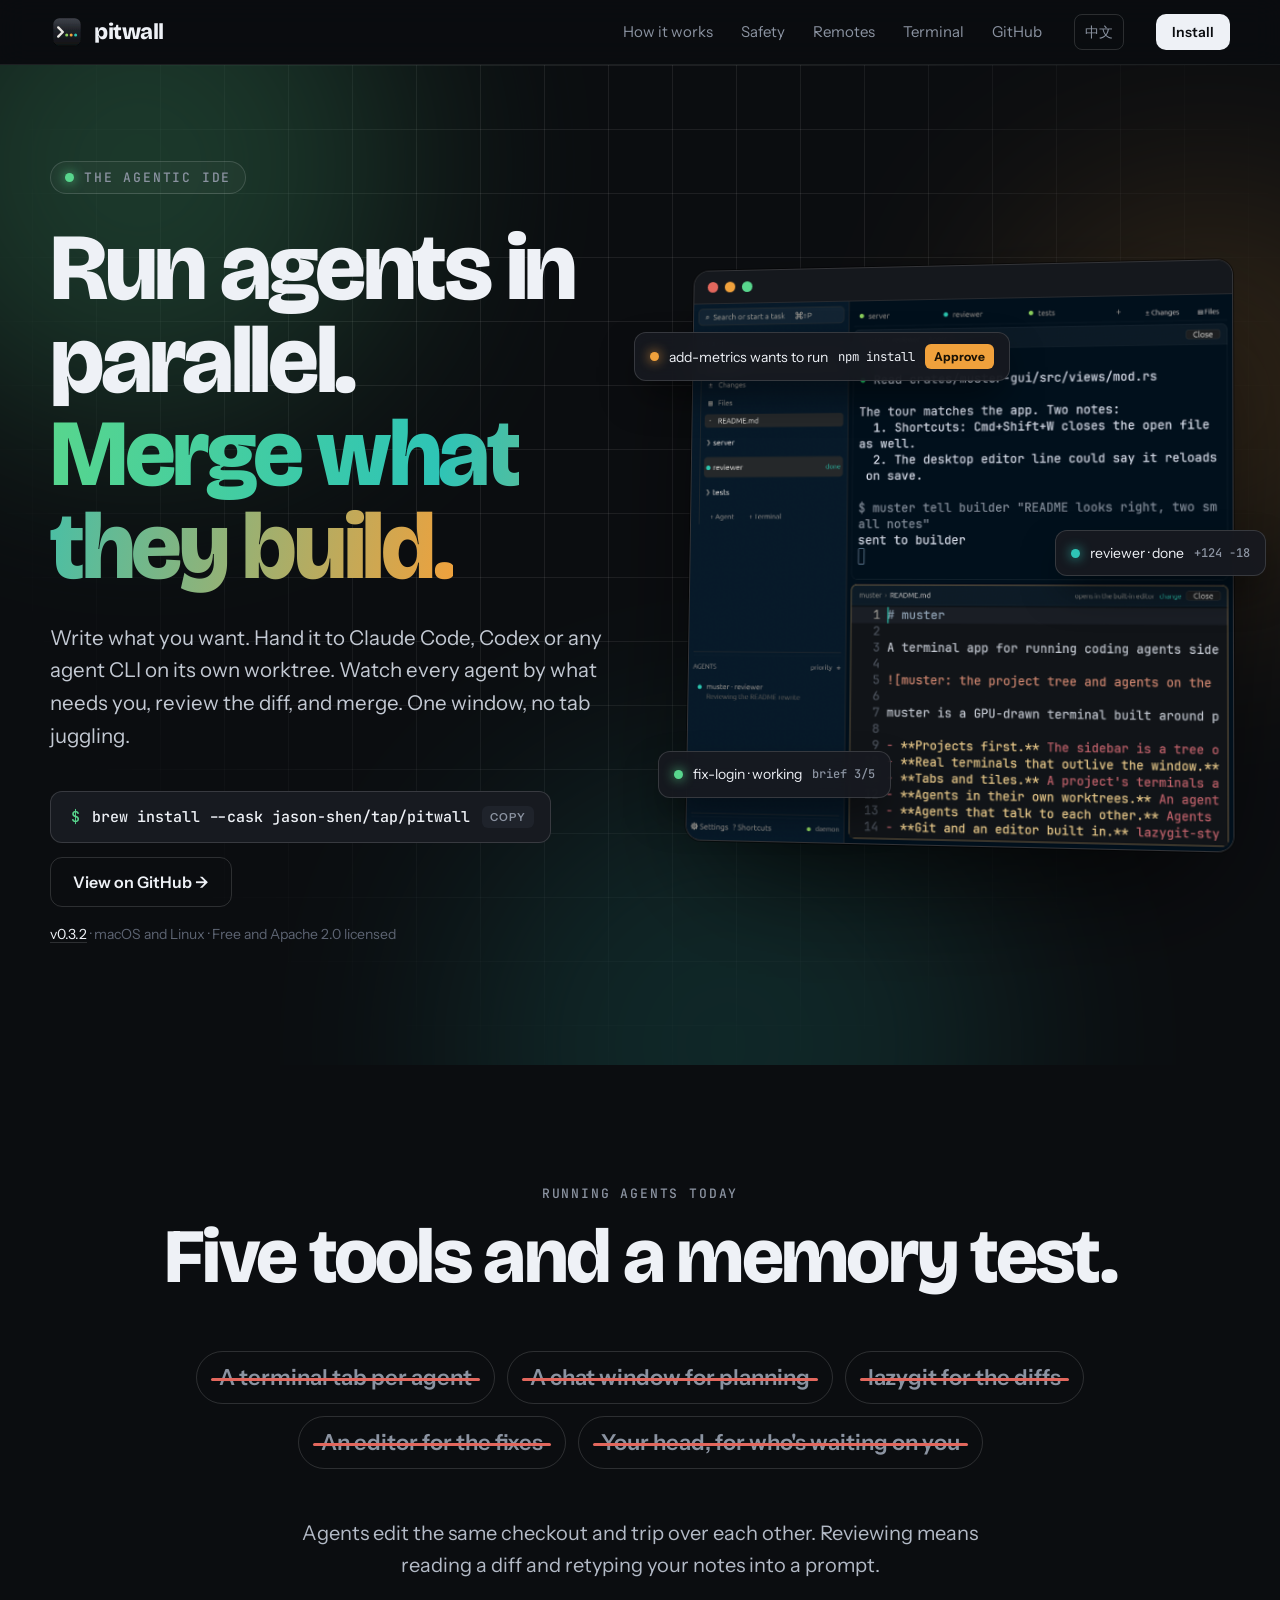
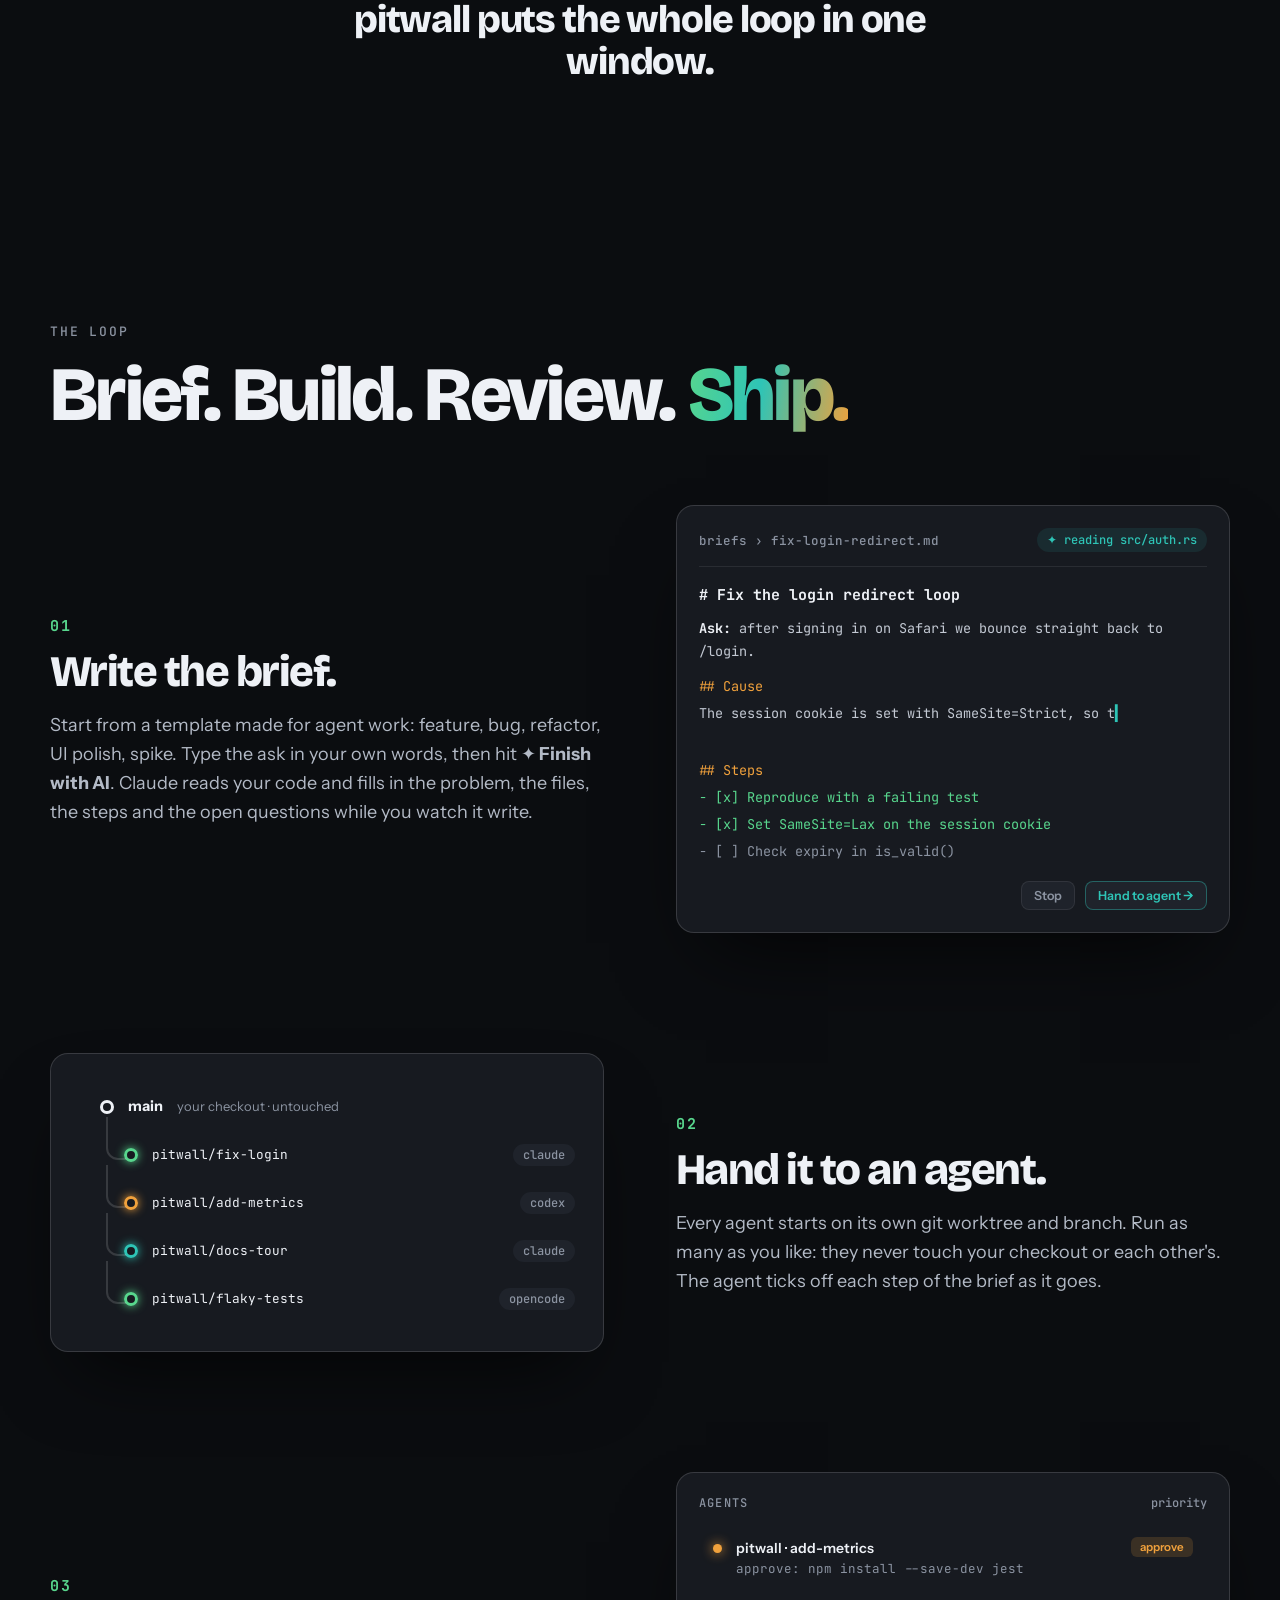
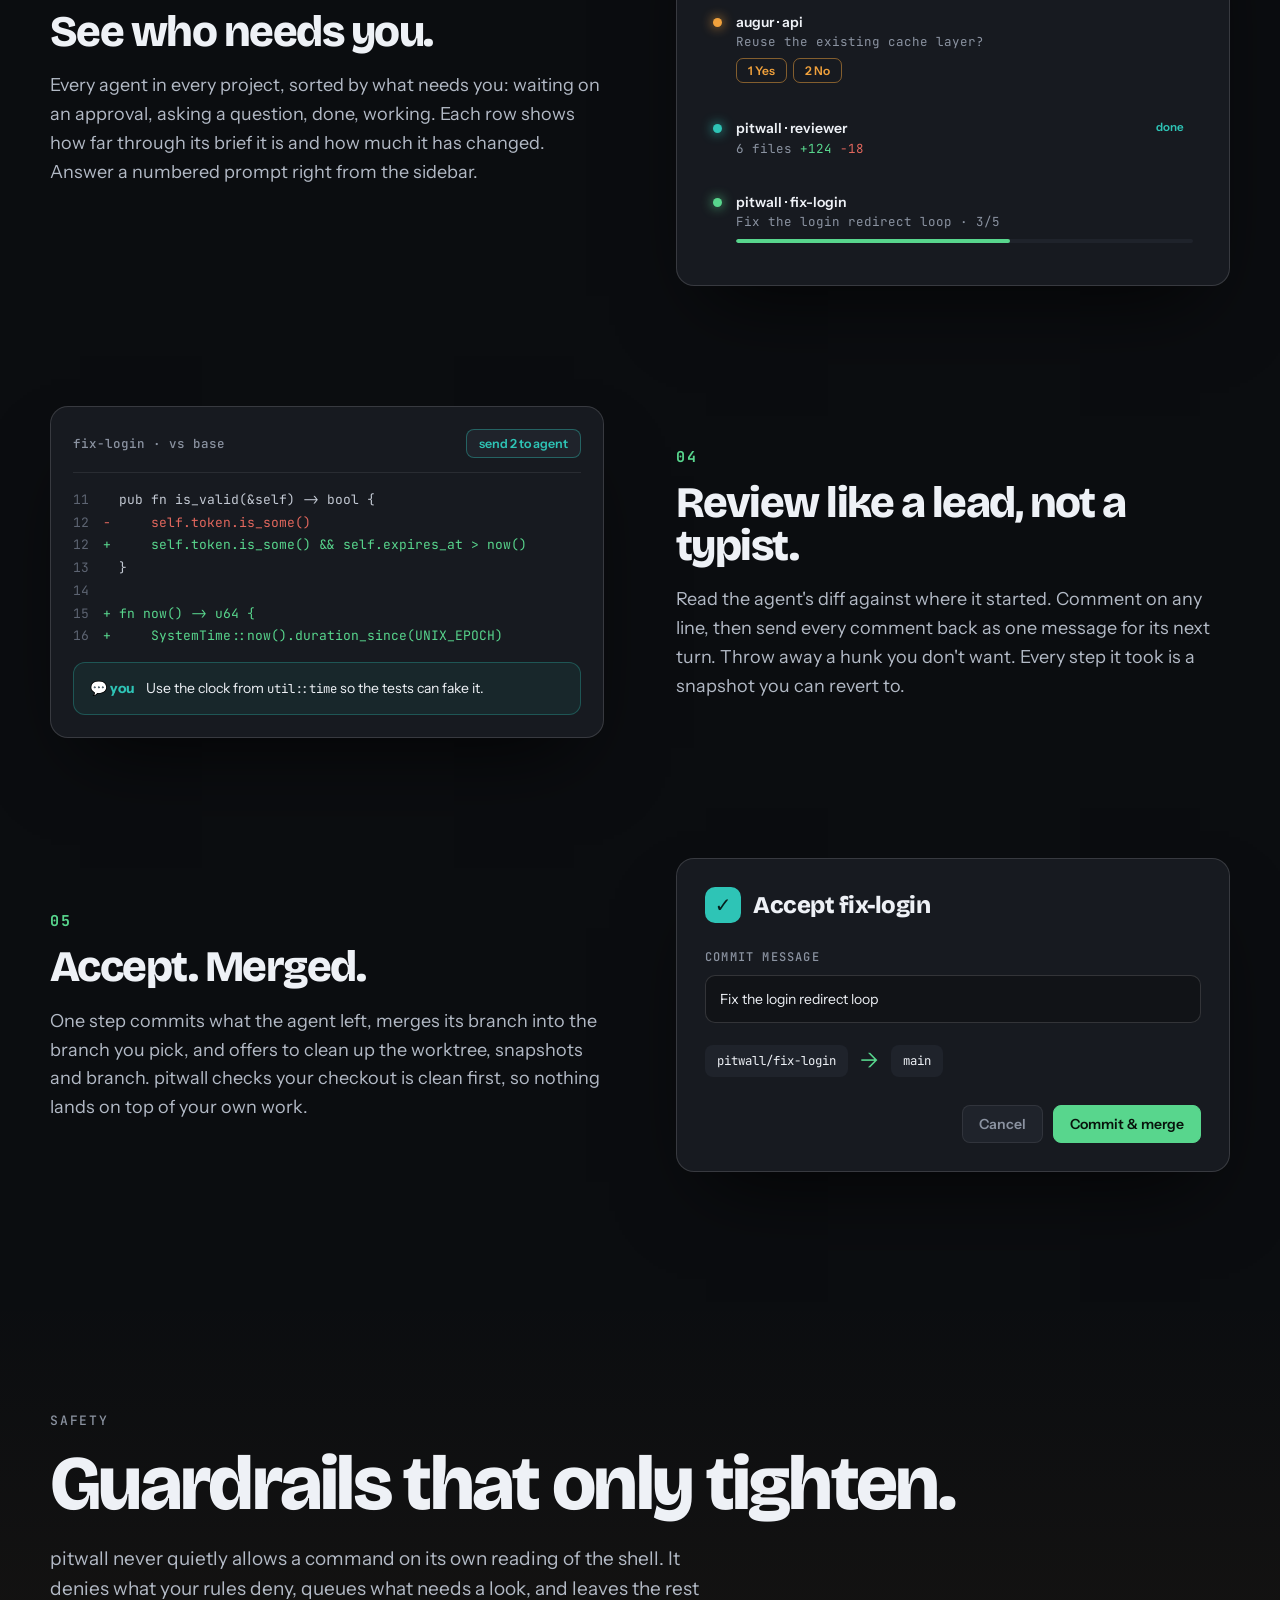
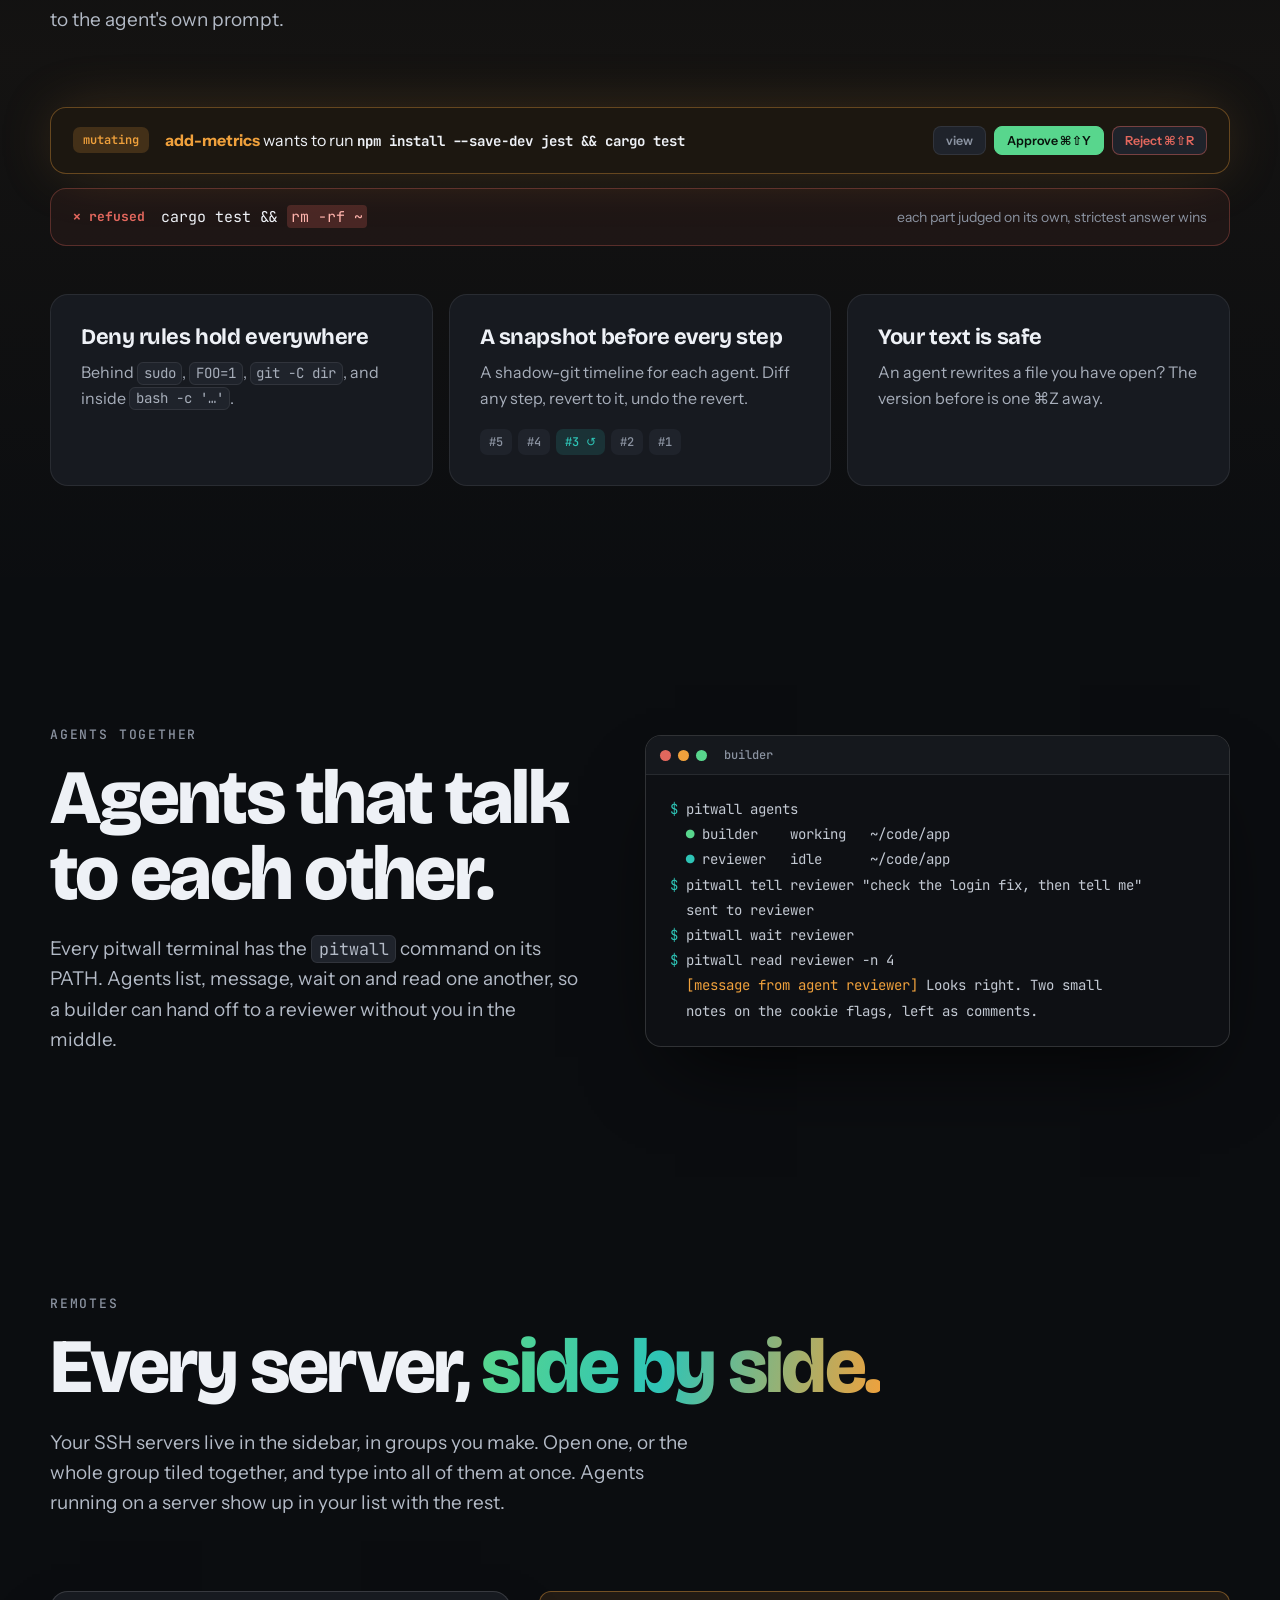
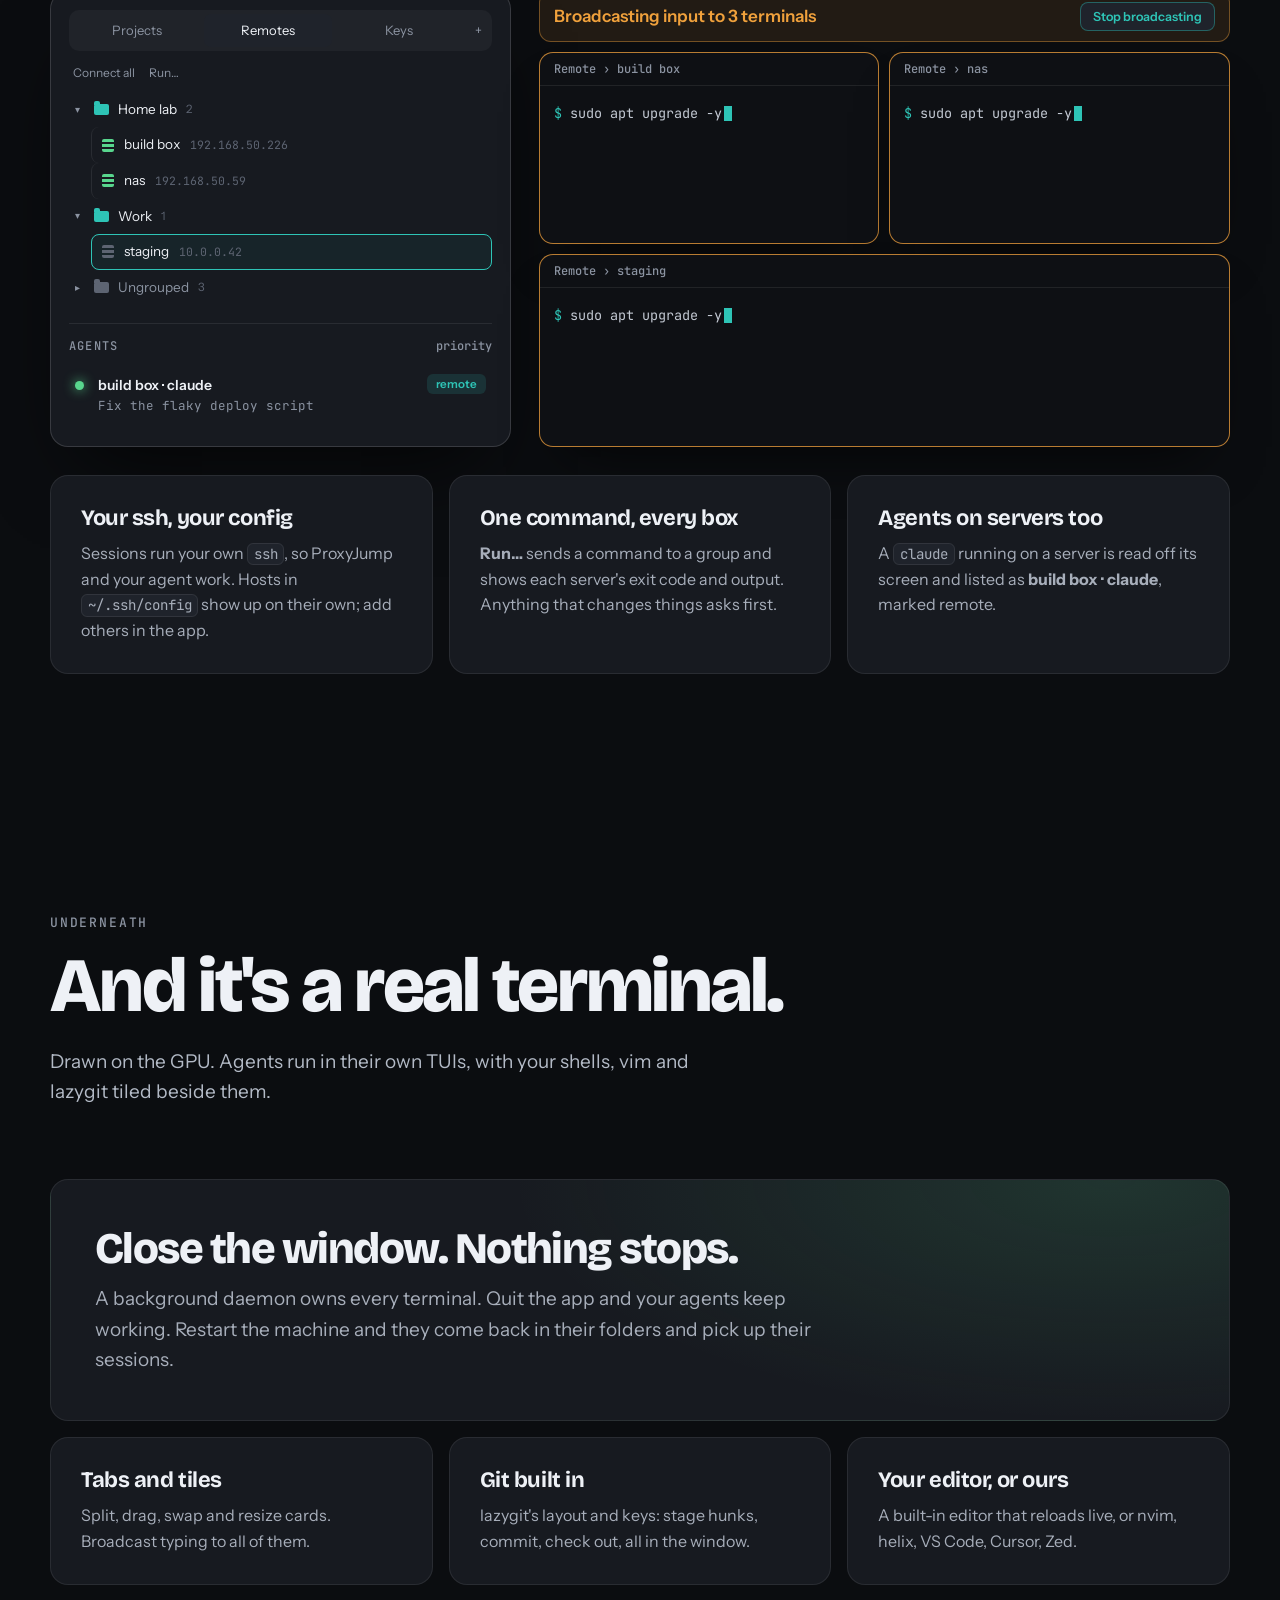
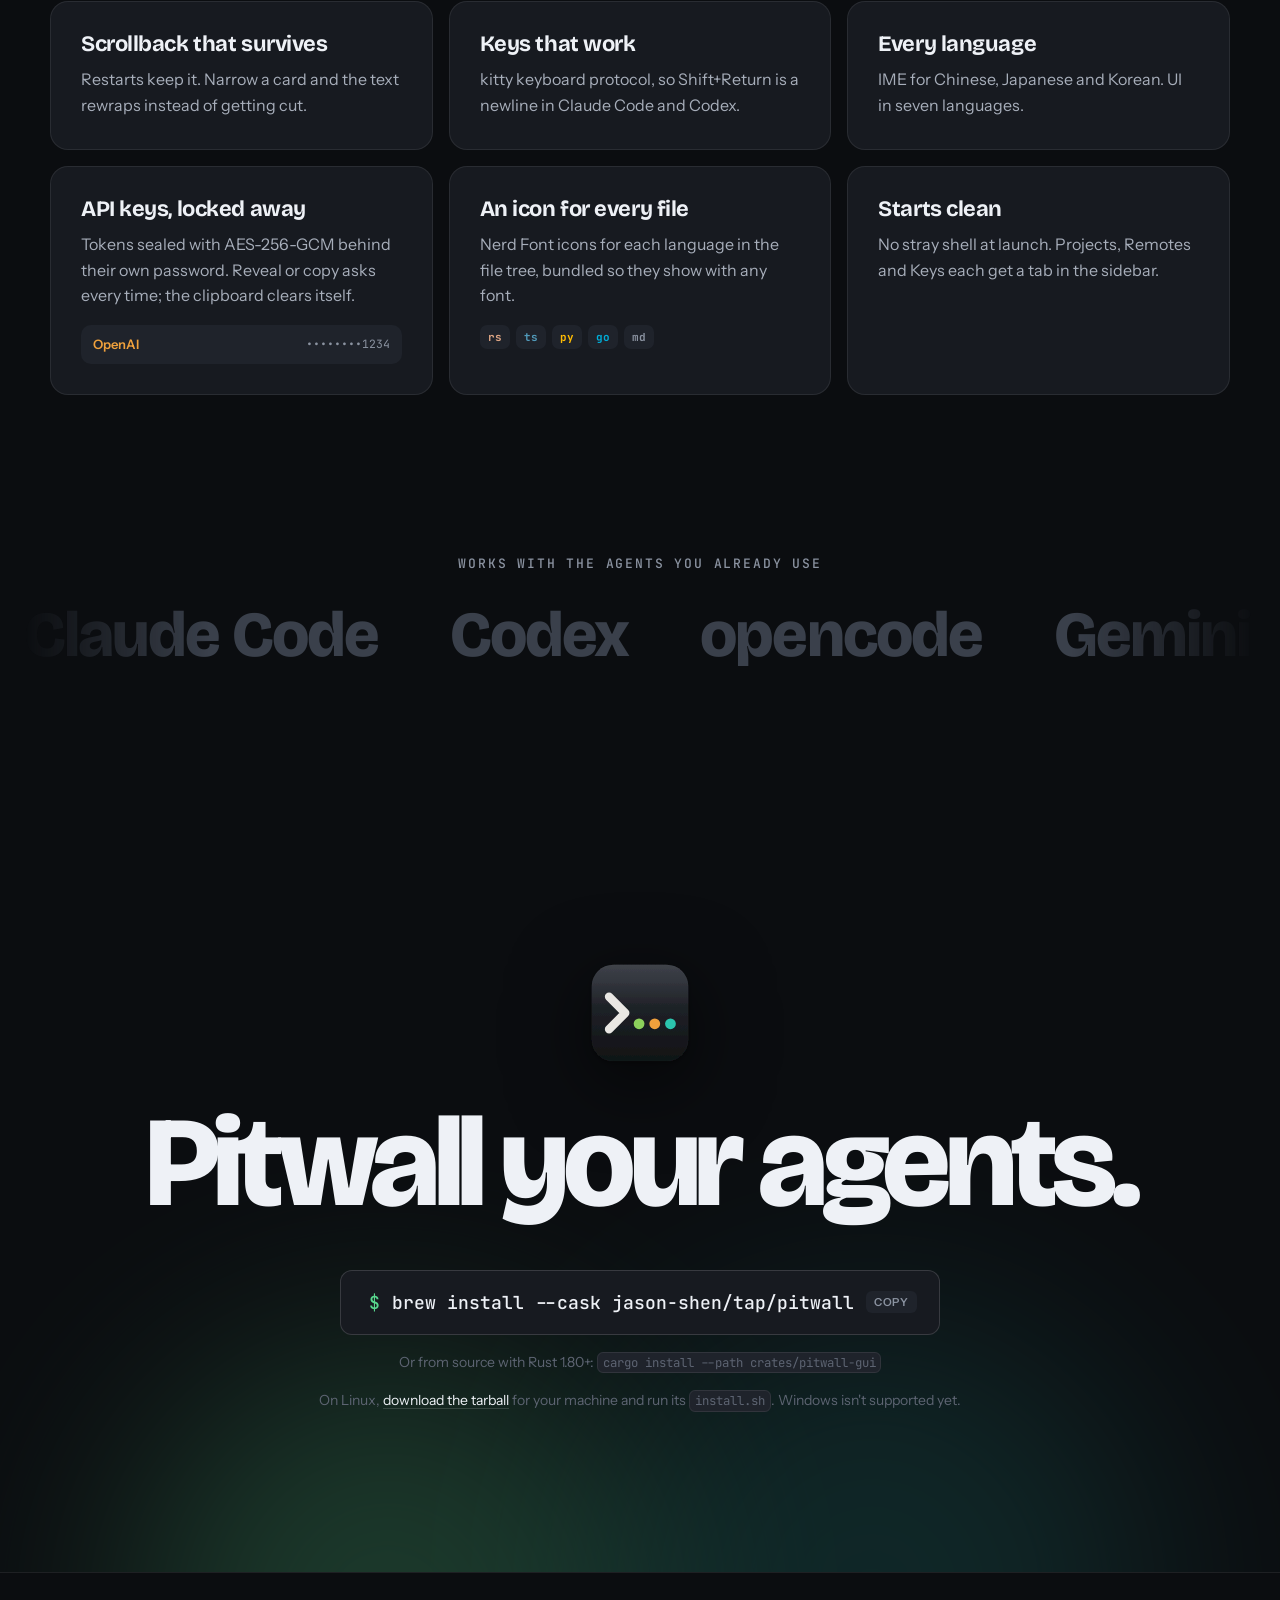
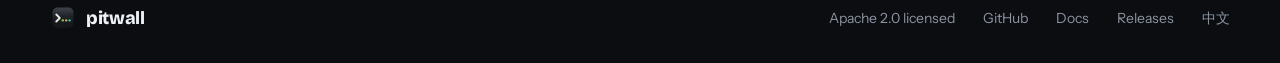
==== commit 200e6351: "Release v0.3.2" ====
--- a/website/index.html
+++ b/website/index.html
@@ -51,7 +51,7 @@
         </button>
         <a class="btn btn-ghost" href="https://github.com/jason-shen/pitwall">View on GitHub →</a>
       </div>
-      <p class="fine"><a class="version" href="https://github.com/jason-shen/pitwall/releases/tag/v0.3.1">v0.3.1</a> · macOS and Linux · Free and Apache 2.0 licensed</p>
+      <p class="fine"><a class="version" href="https://github.com/jason-shen/pitwall/releases/tag/v0.3.2">v0.3.2</a> · macOS and Linux · Free and Apache 2.0 licensed</p>
     </div>
 
     <div class="hero-shot">
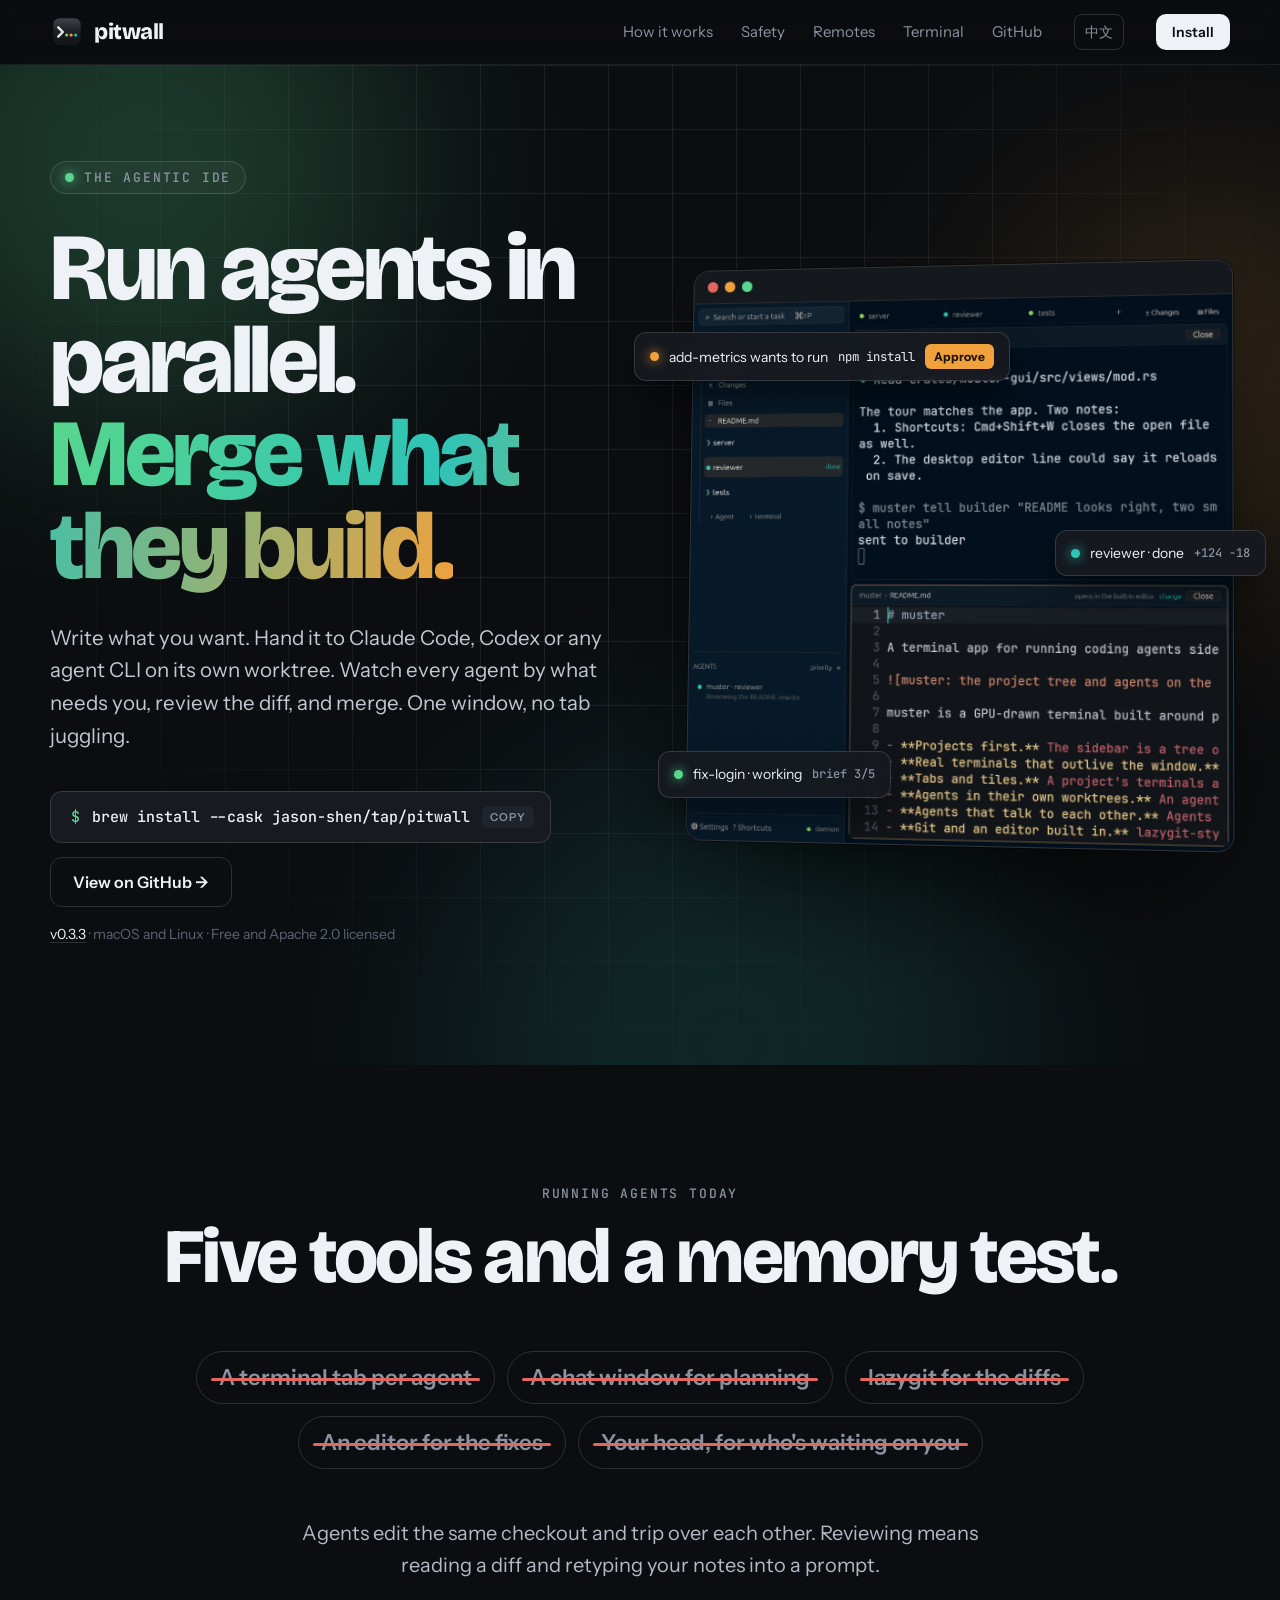
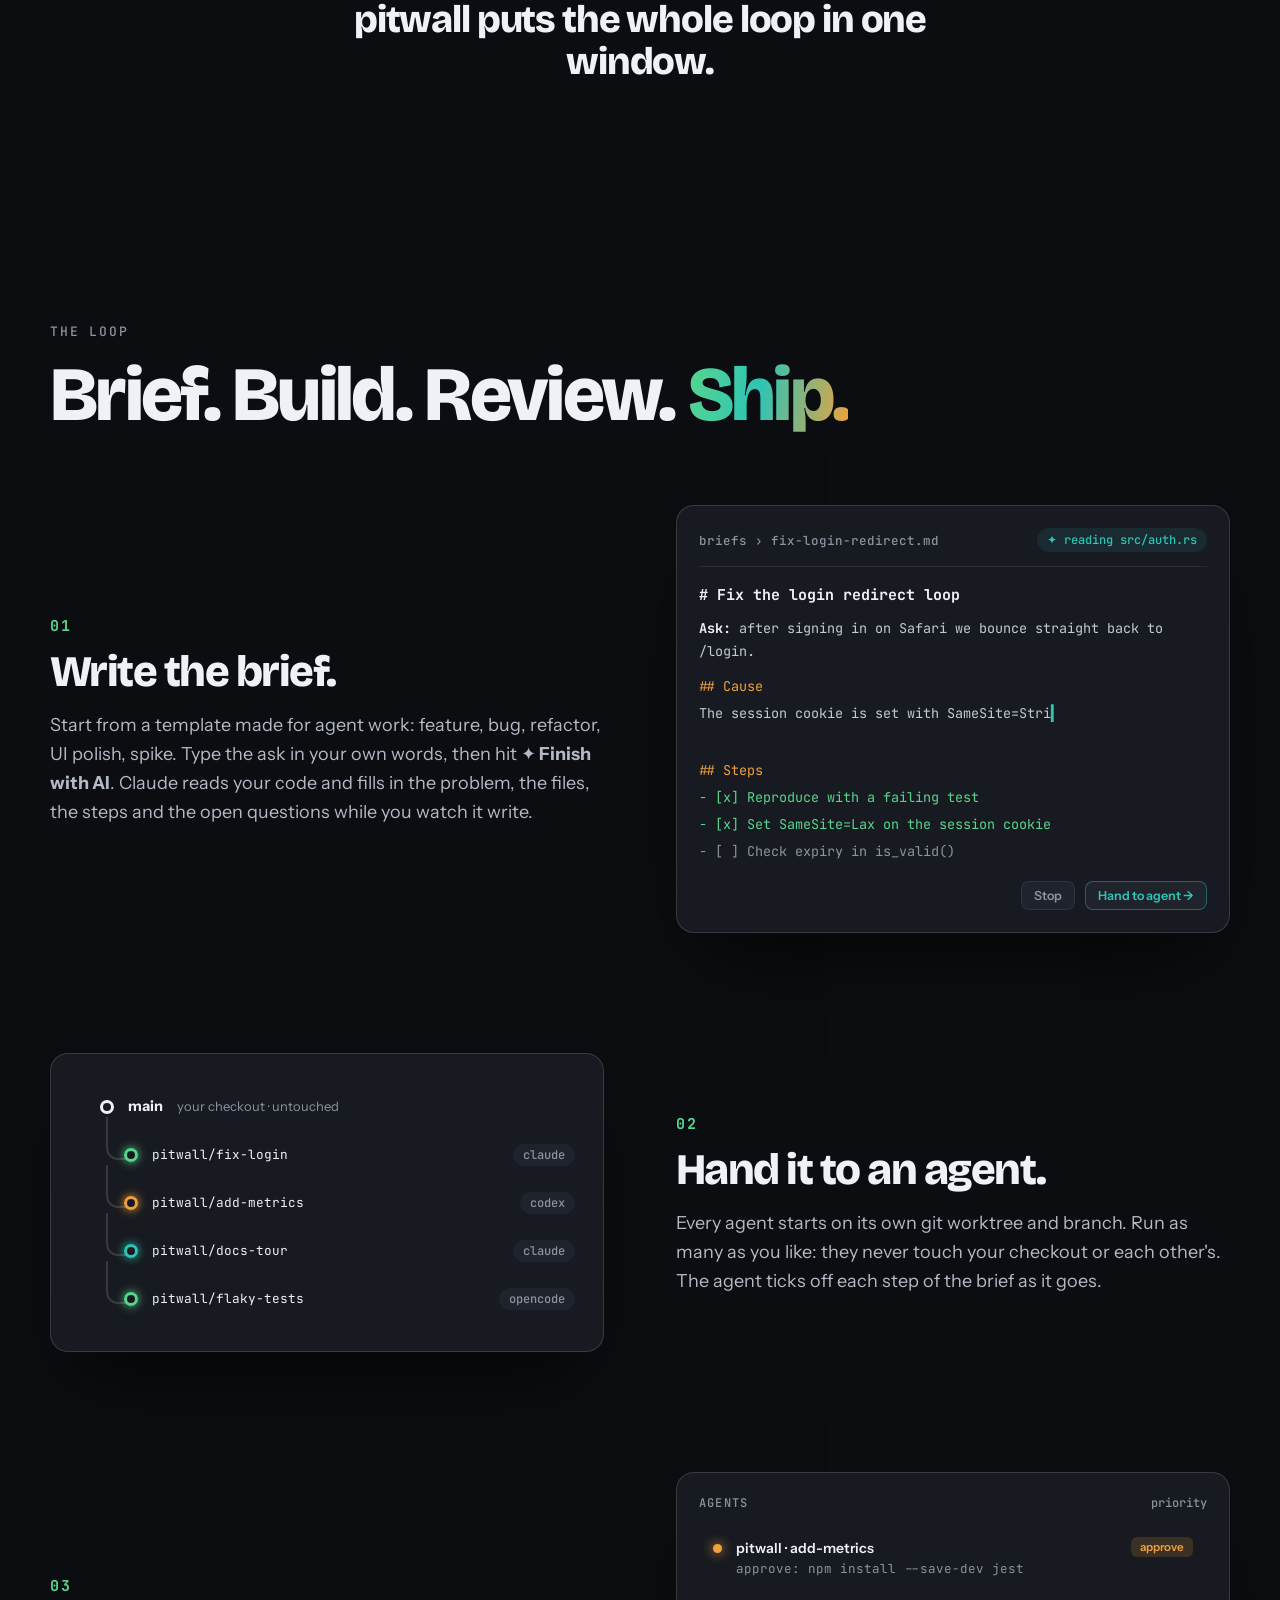
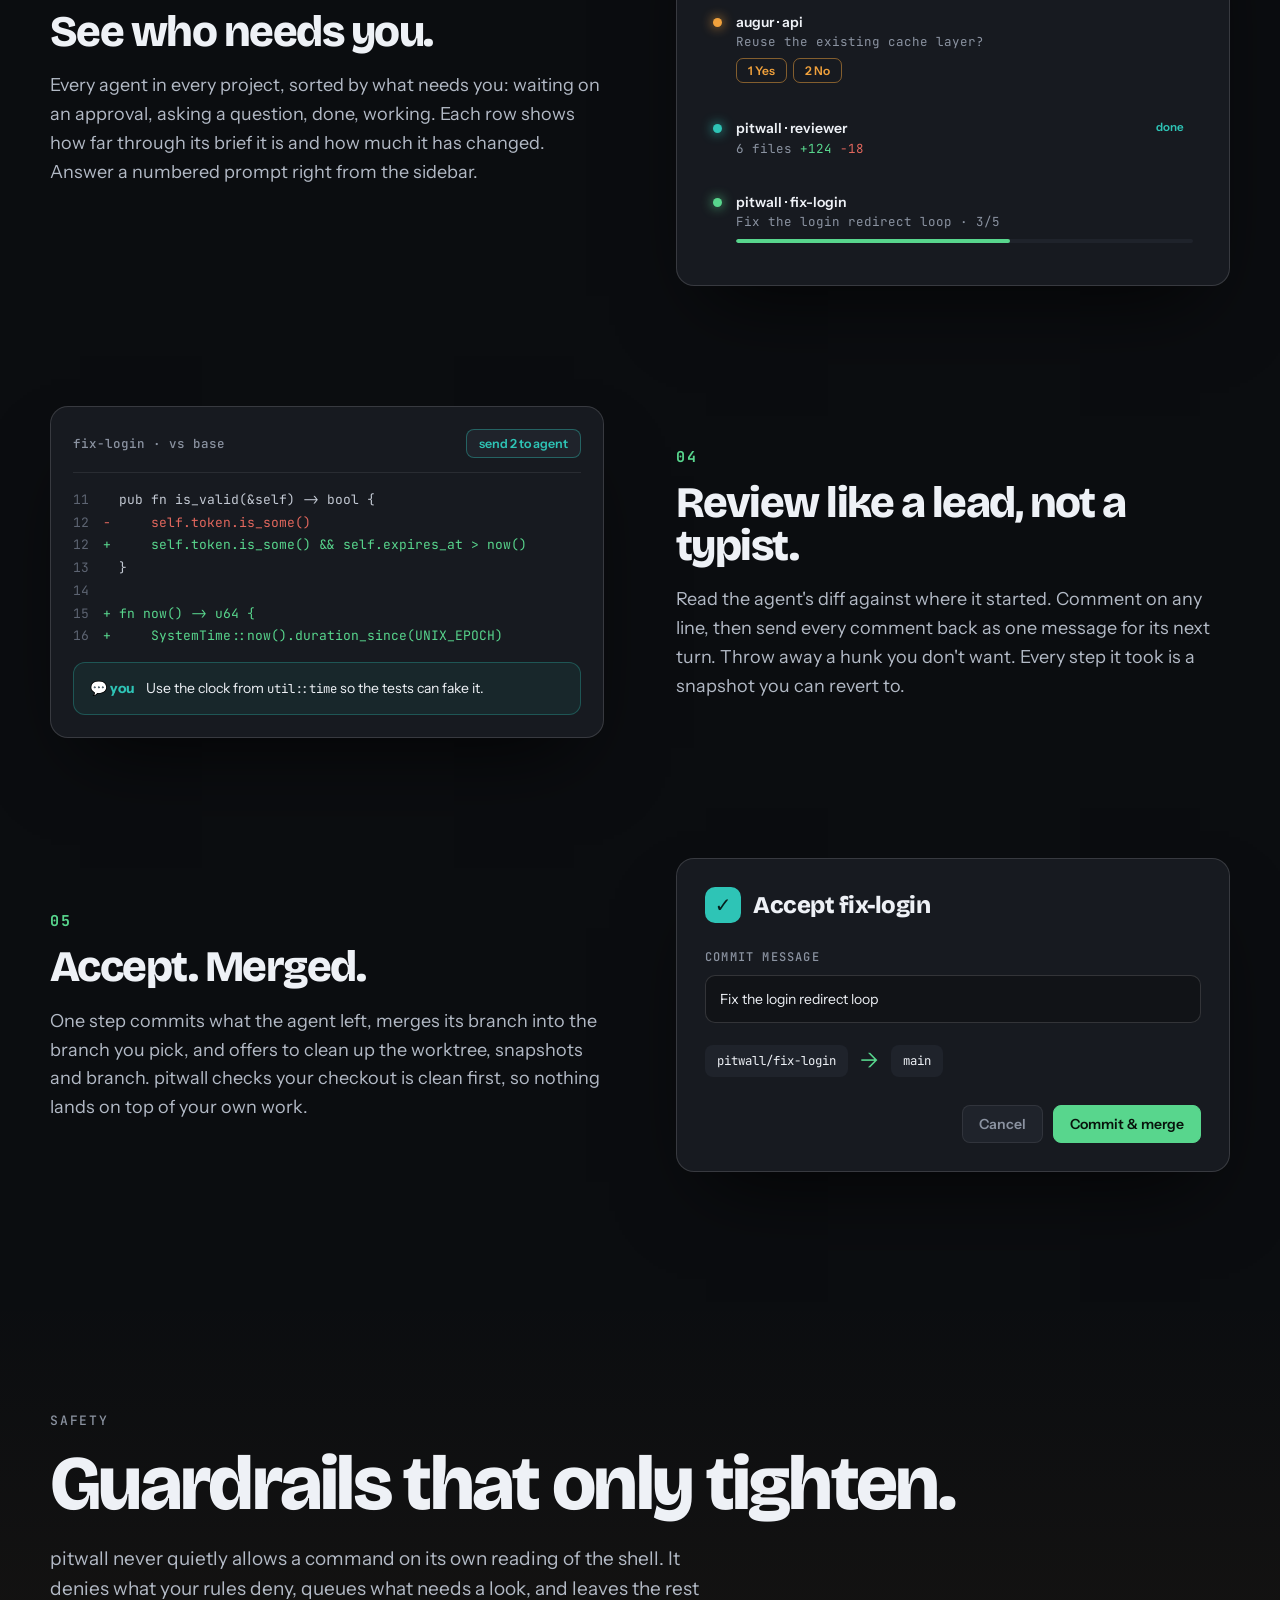
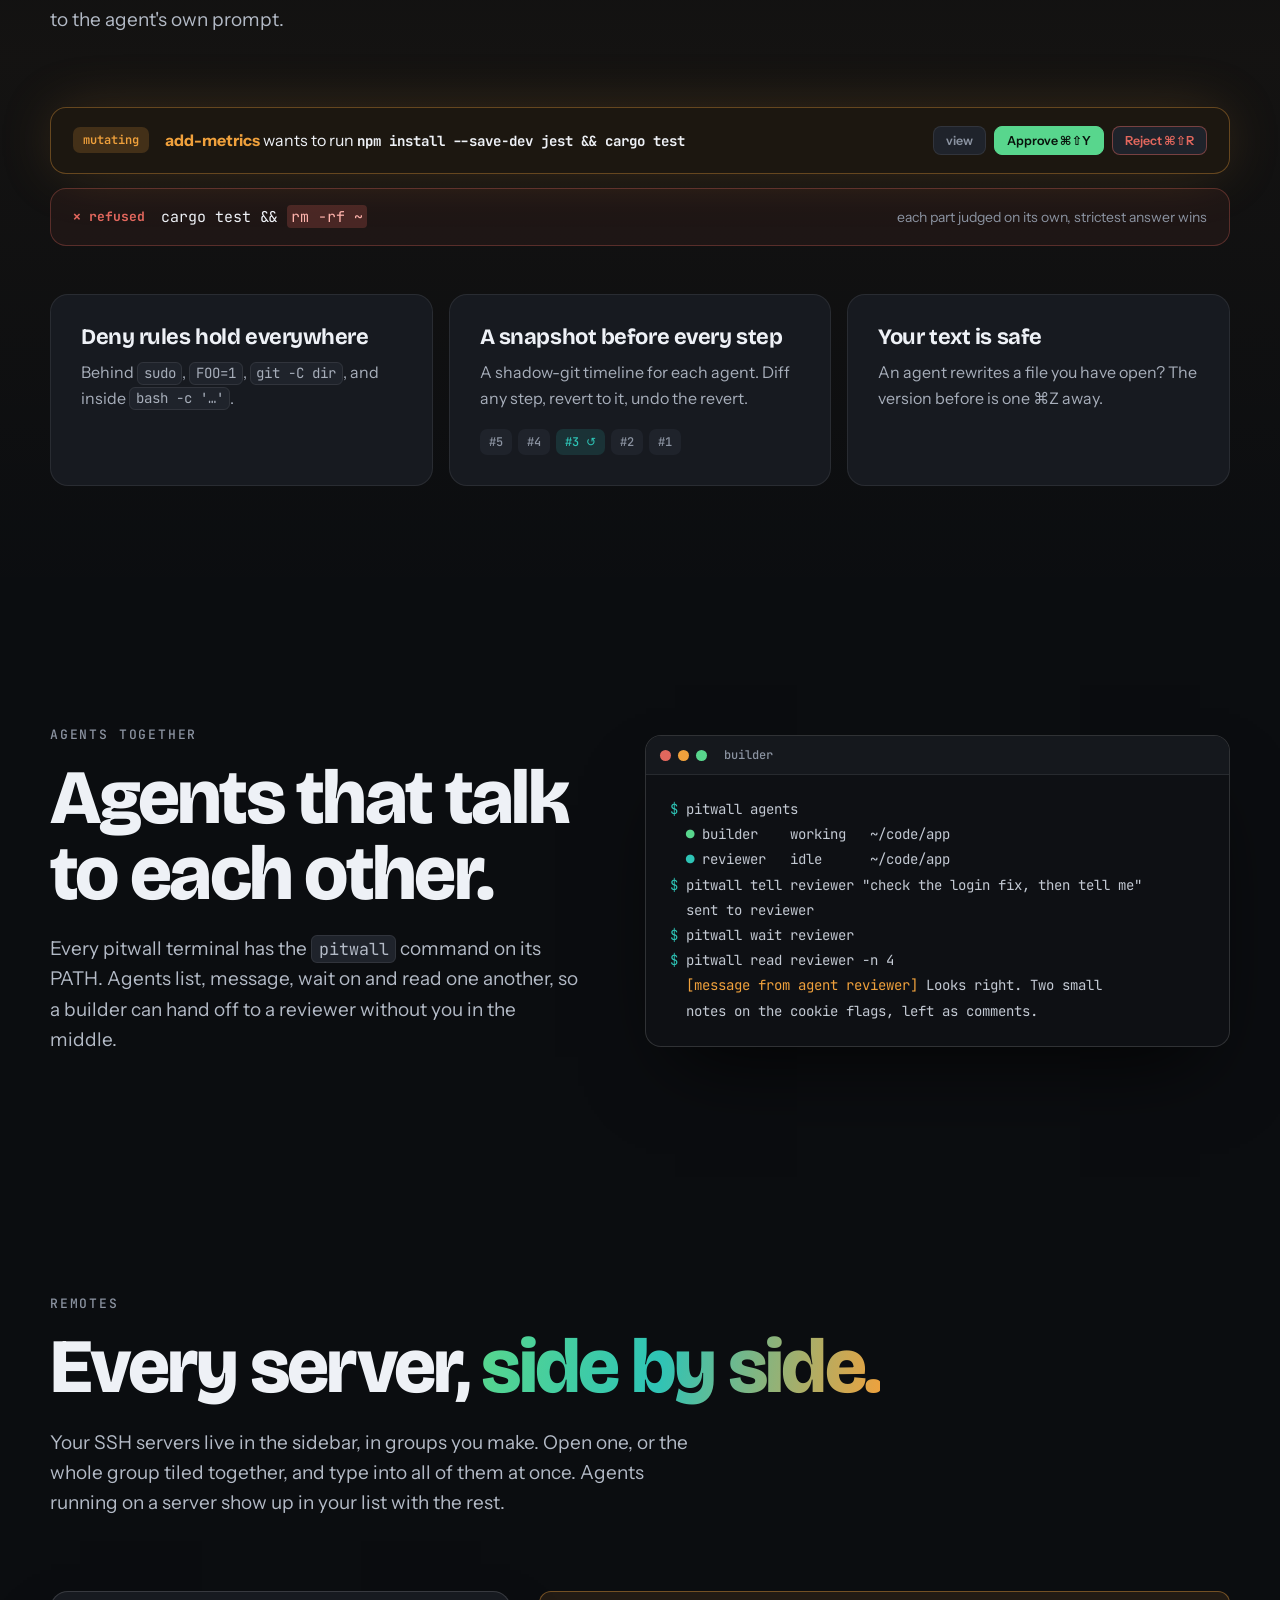
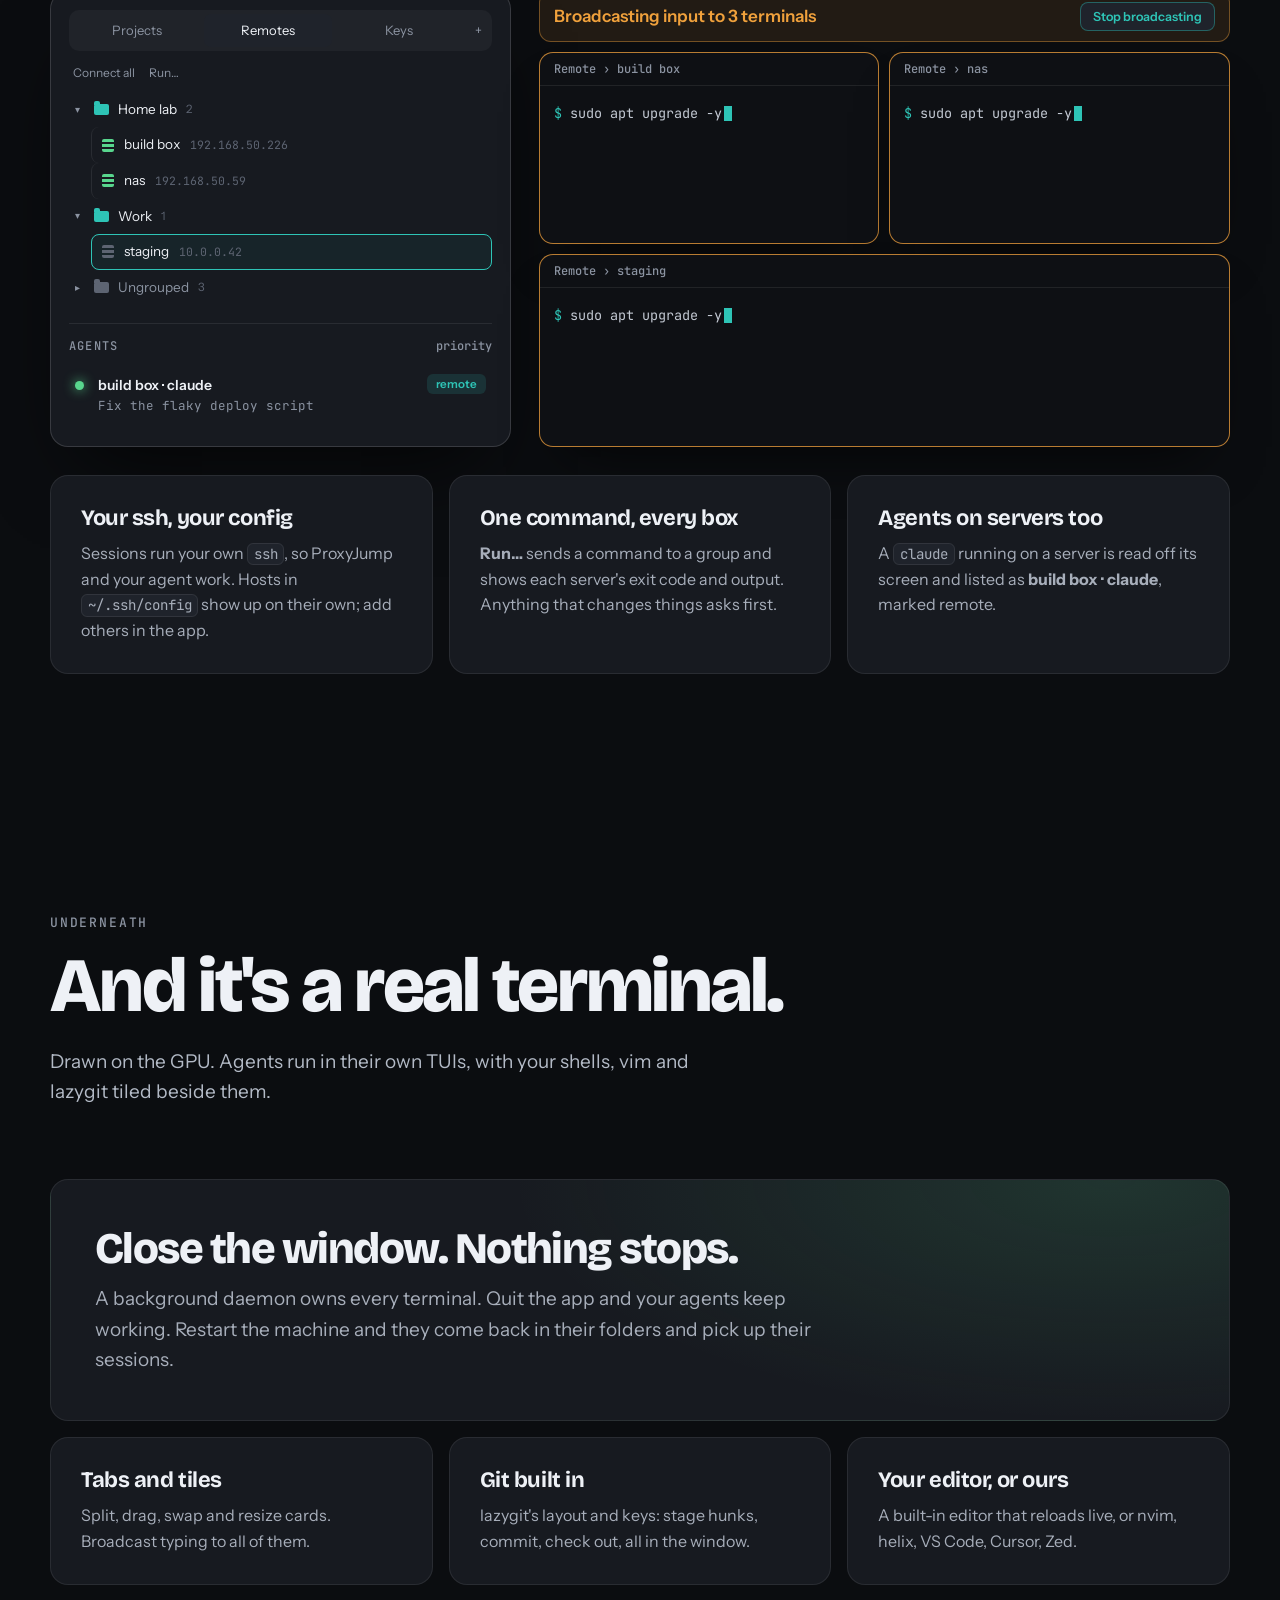
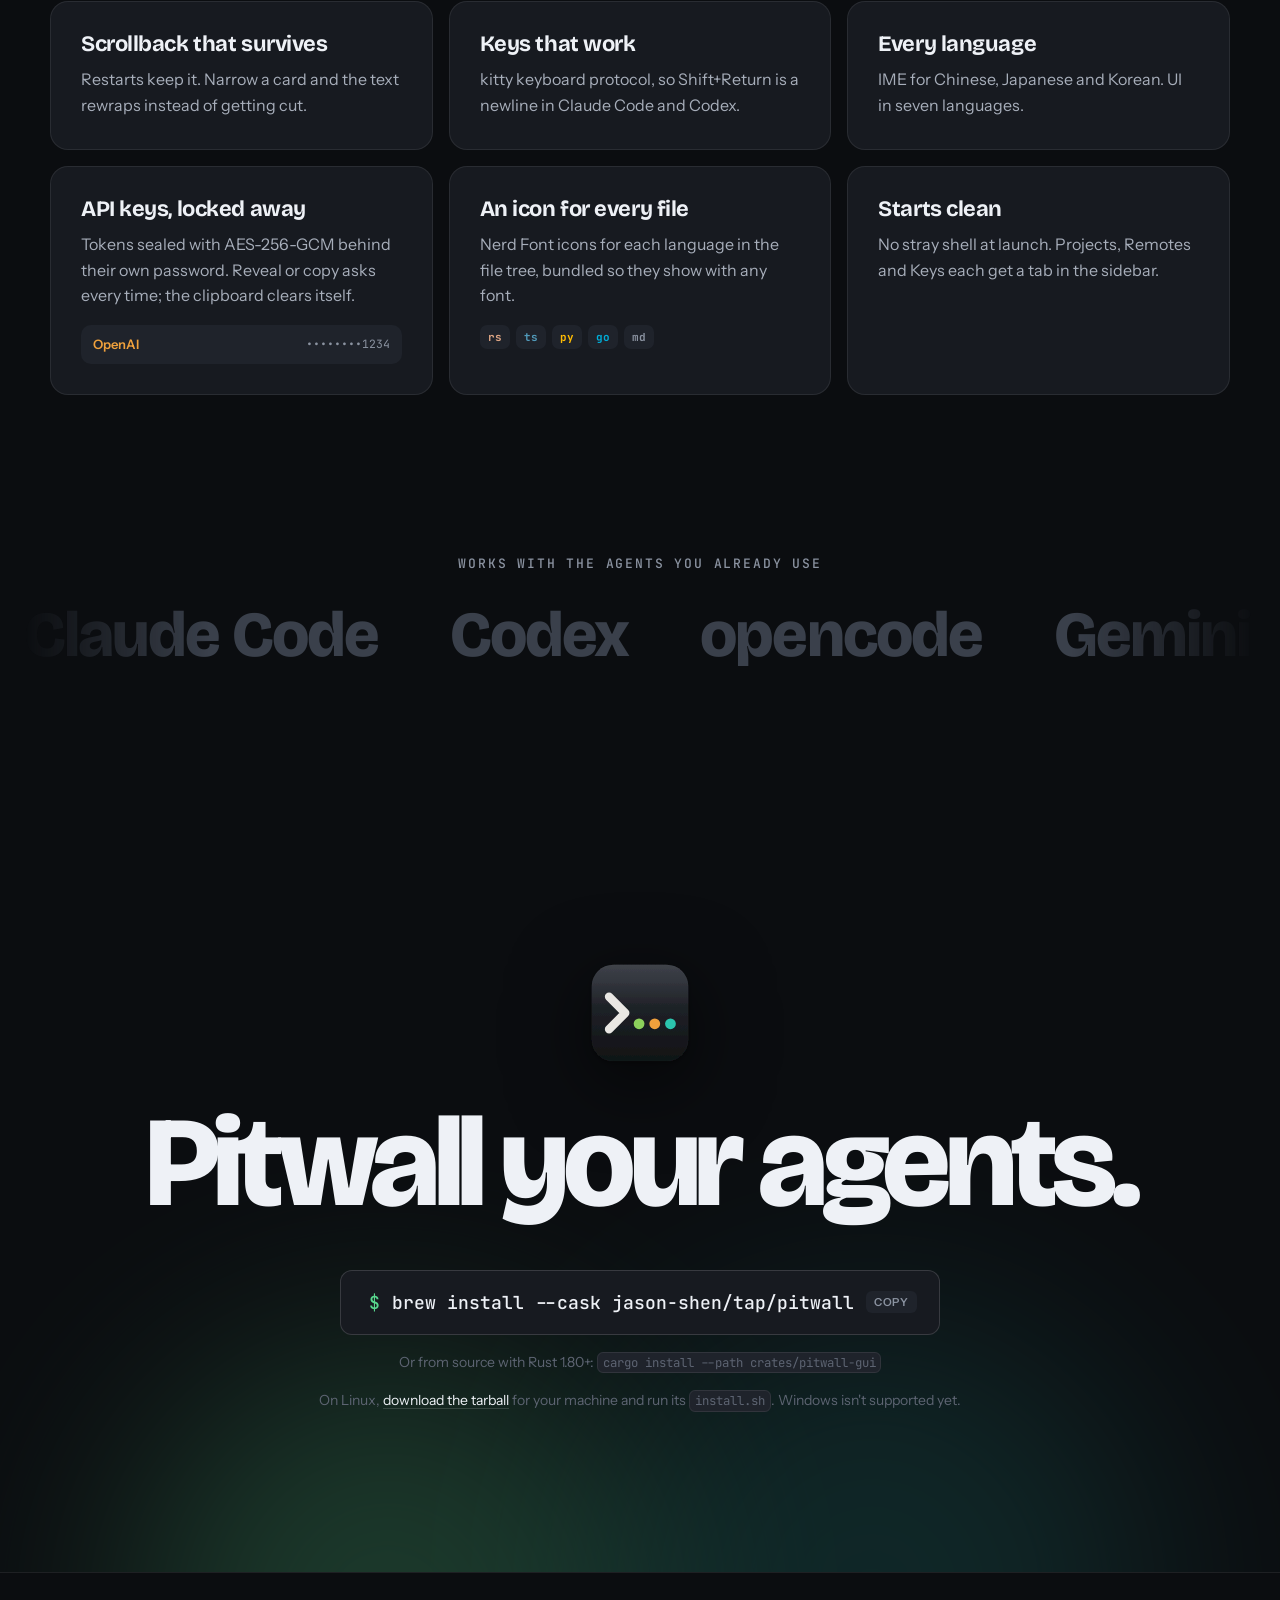
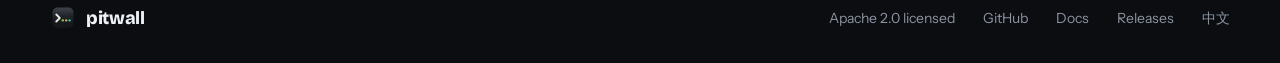
==== commit 19d95b33: "Release v0.3.3" ====
--- a/website/index.html
+++ b/website/index.html
@@ -51,7 +51,7 @@
         </button>
         <a class="btn btn-ghost" href="https://github.com/jason-shen/pitwall">View on GitHub →</a>
       </div>
-      <p class="fine"><a class="version" href="https://github.com/jason-shen/pitwall/releases/tag/v0.3.2">v0.3.2</a> · macOS and Linux · Free and Apache 2.0 licensed</p>
+      <p class="fine"><a class="version" href="https://github.com/jason-shen/pitwall/releases/tag/v0.3.3">v0.3.3</a> · macOS and Linux · Free and Apache 2.0 licensed</p>
     </div>
 
     <div class="hero-shot">
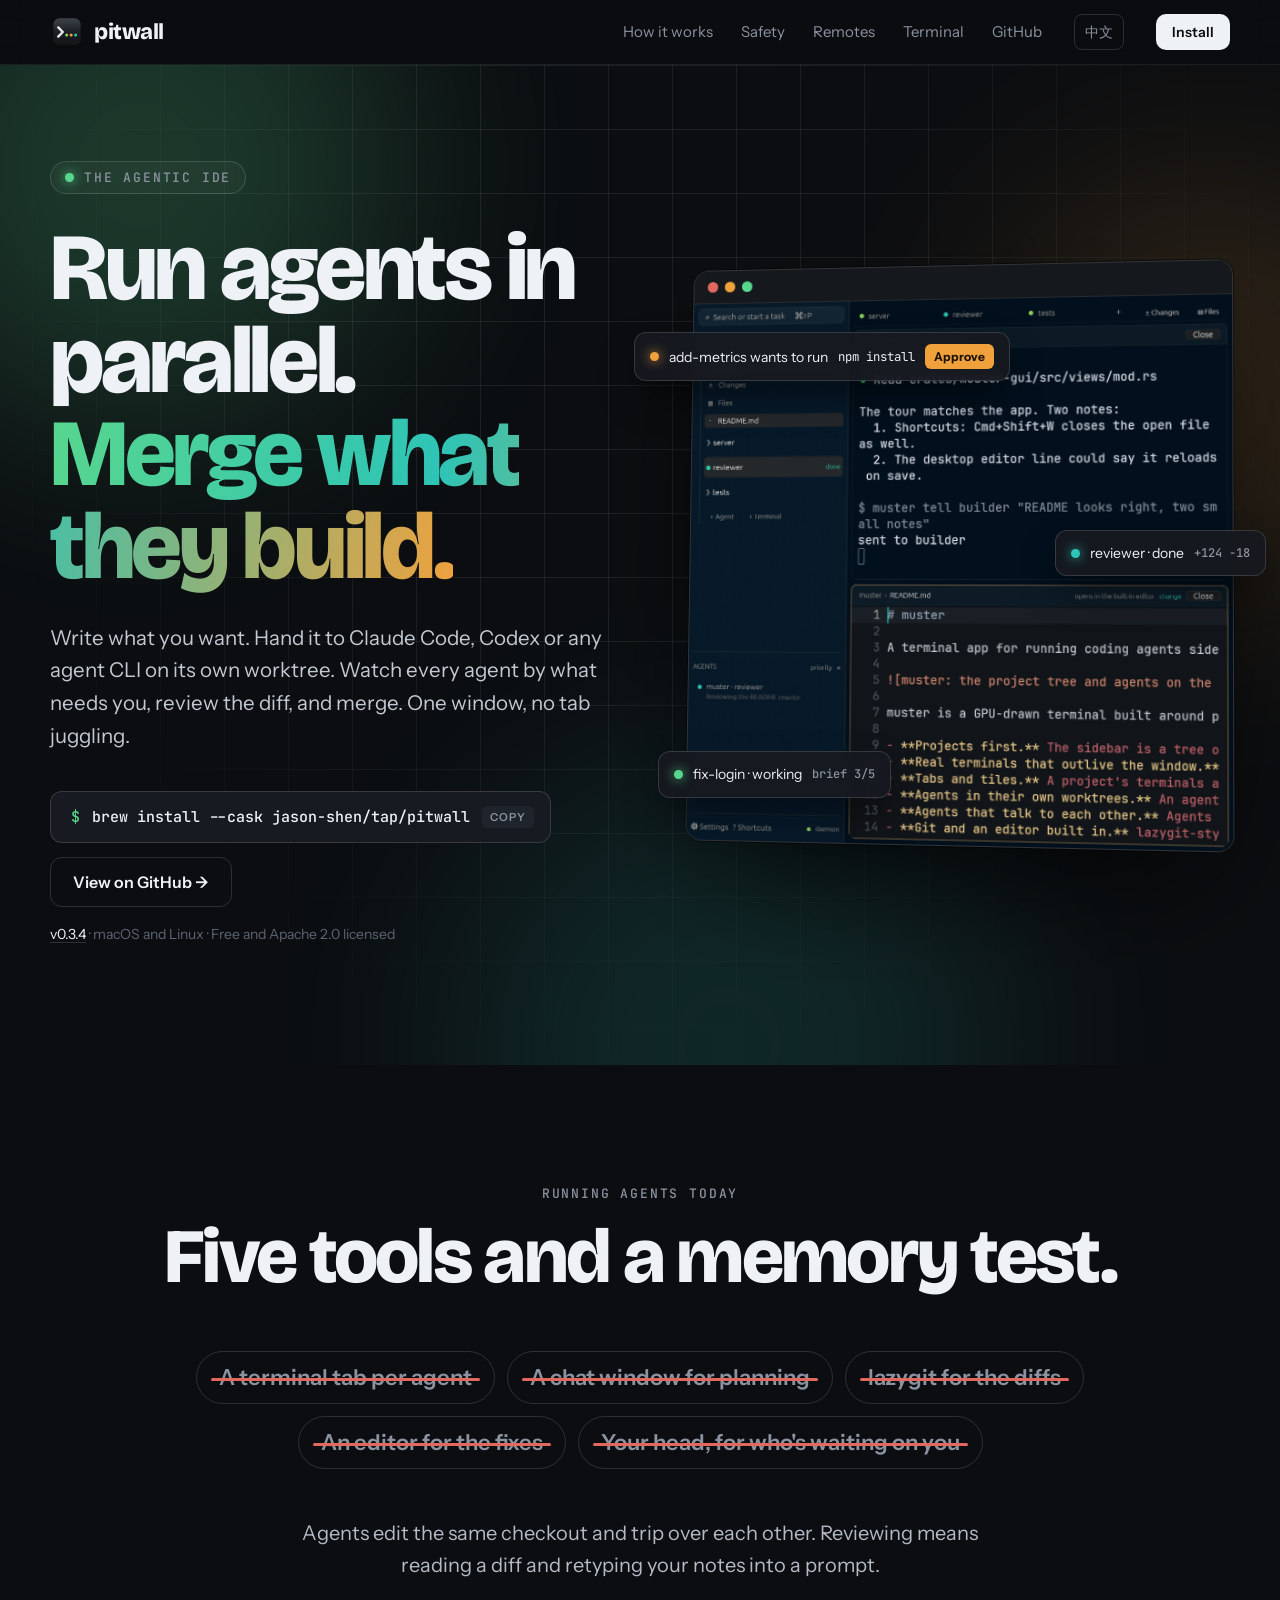
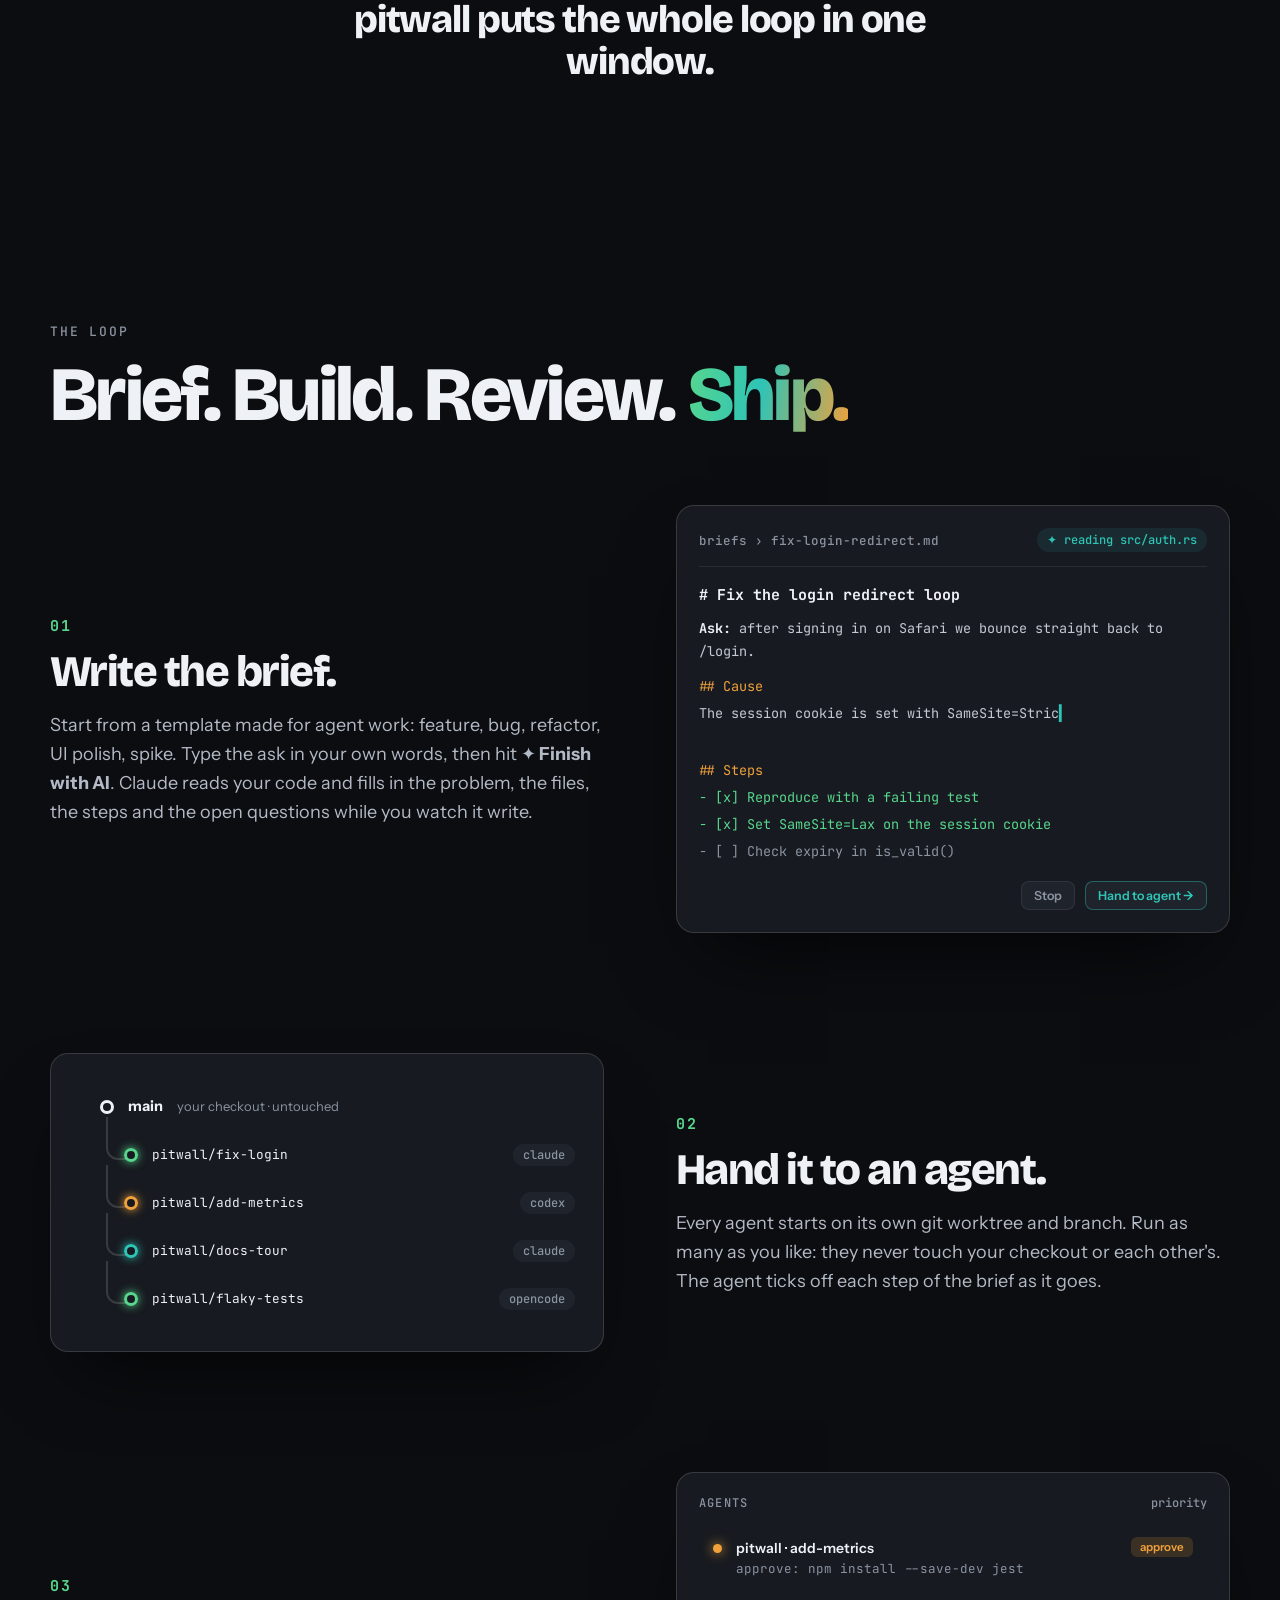
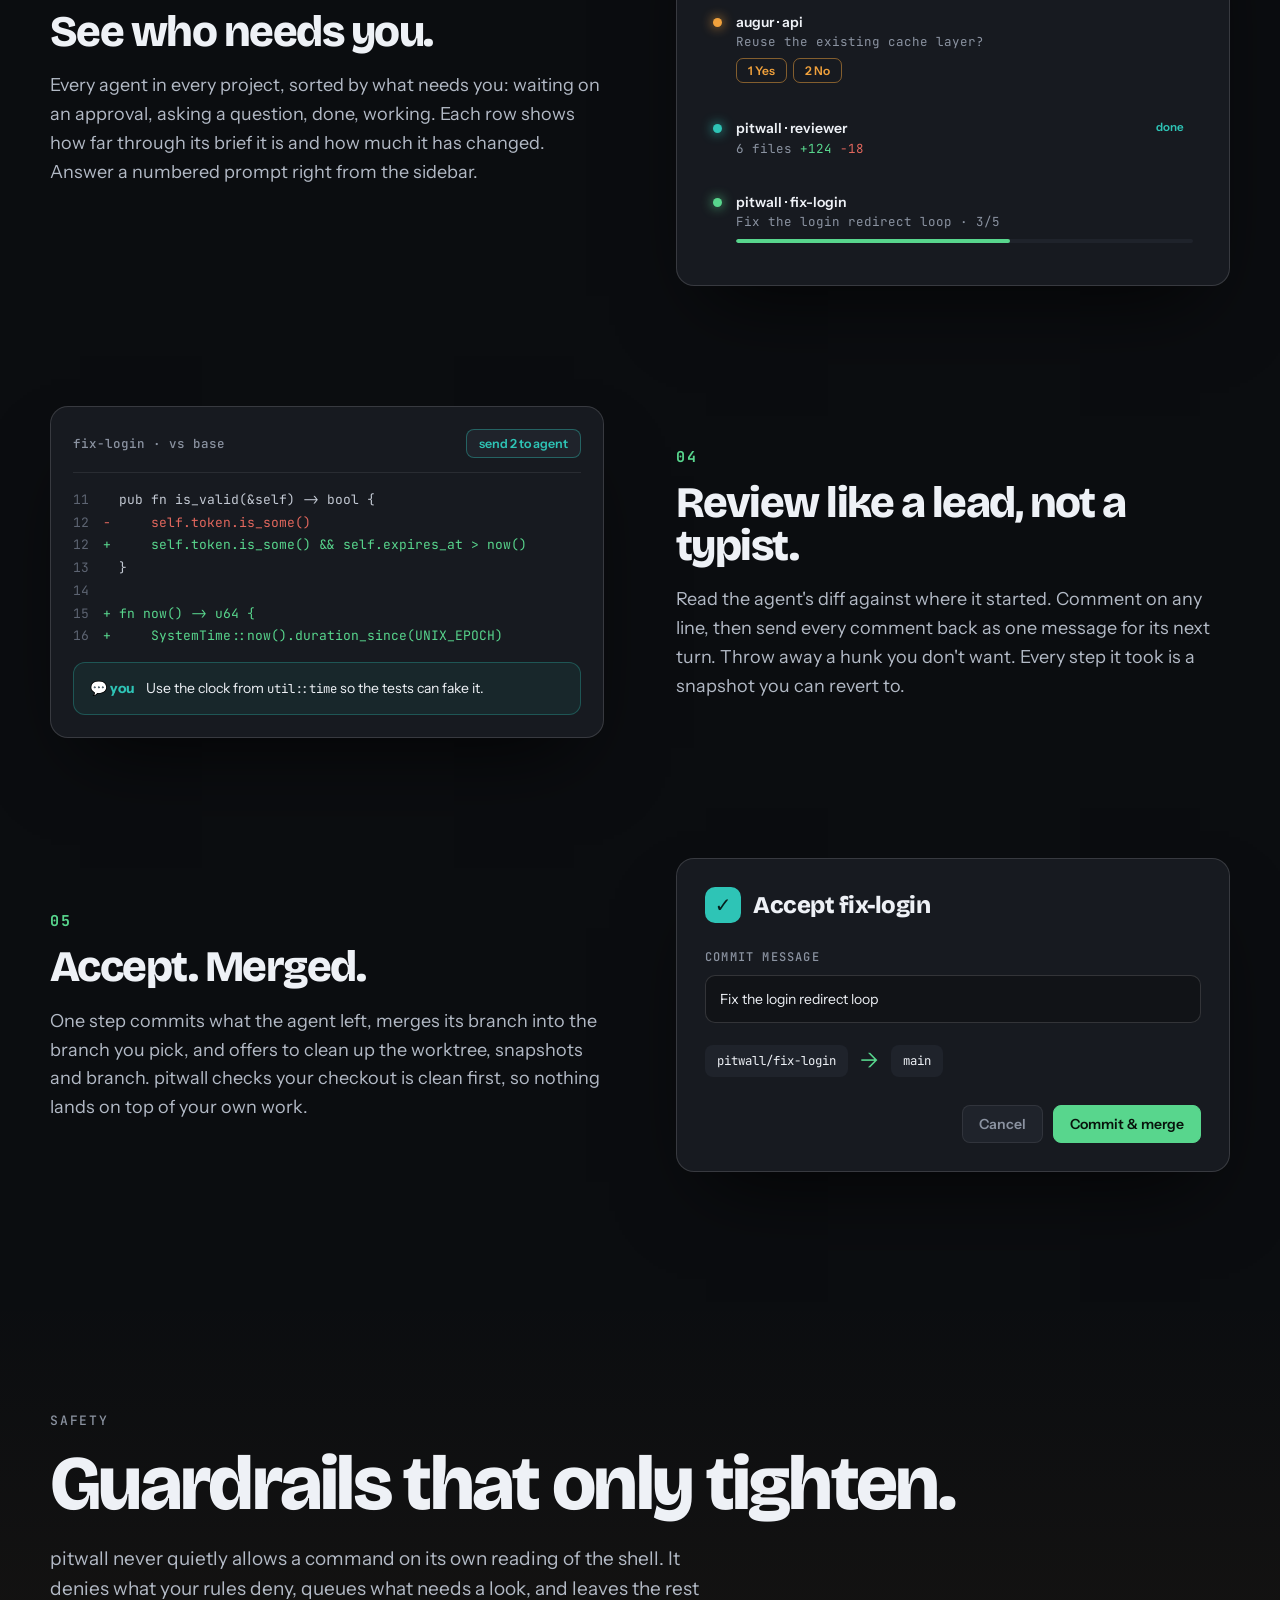
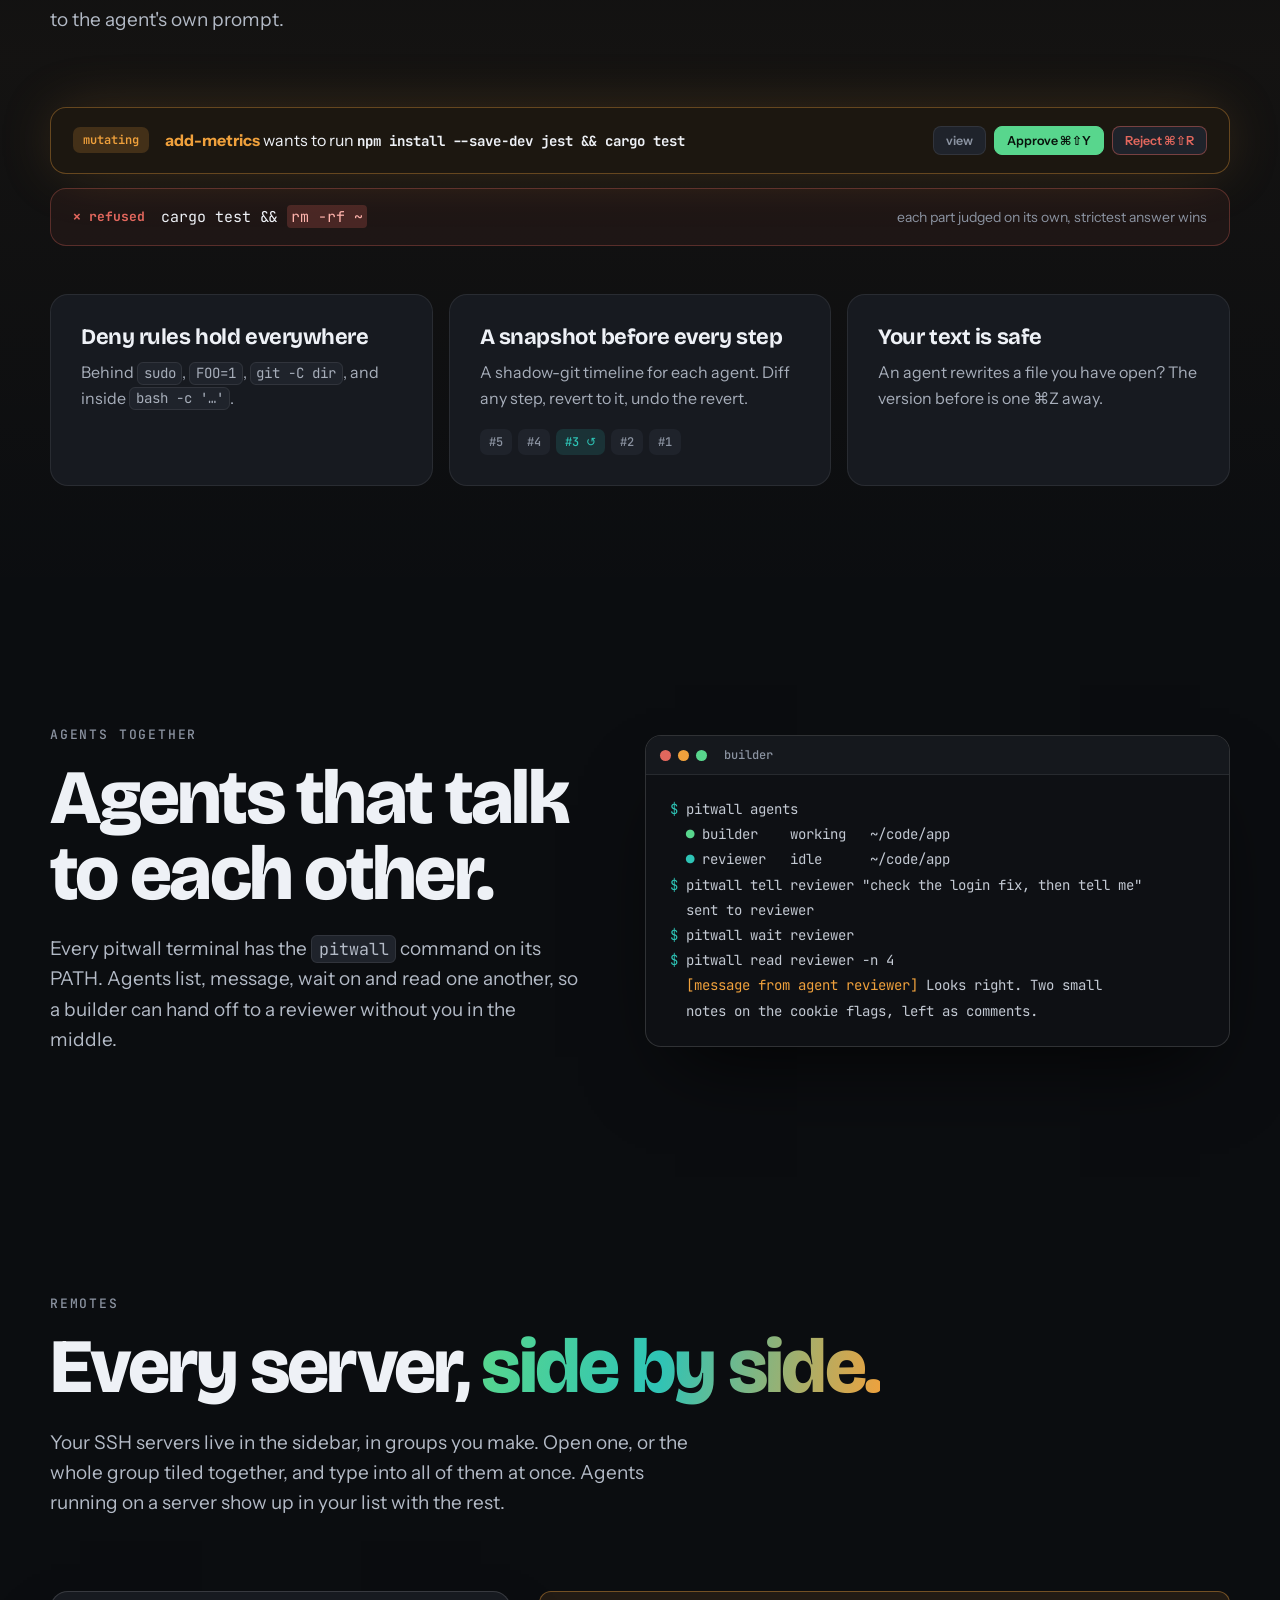
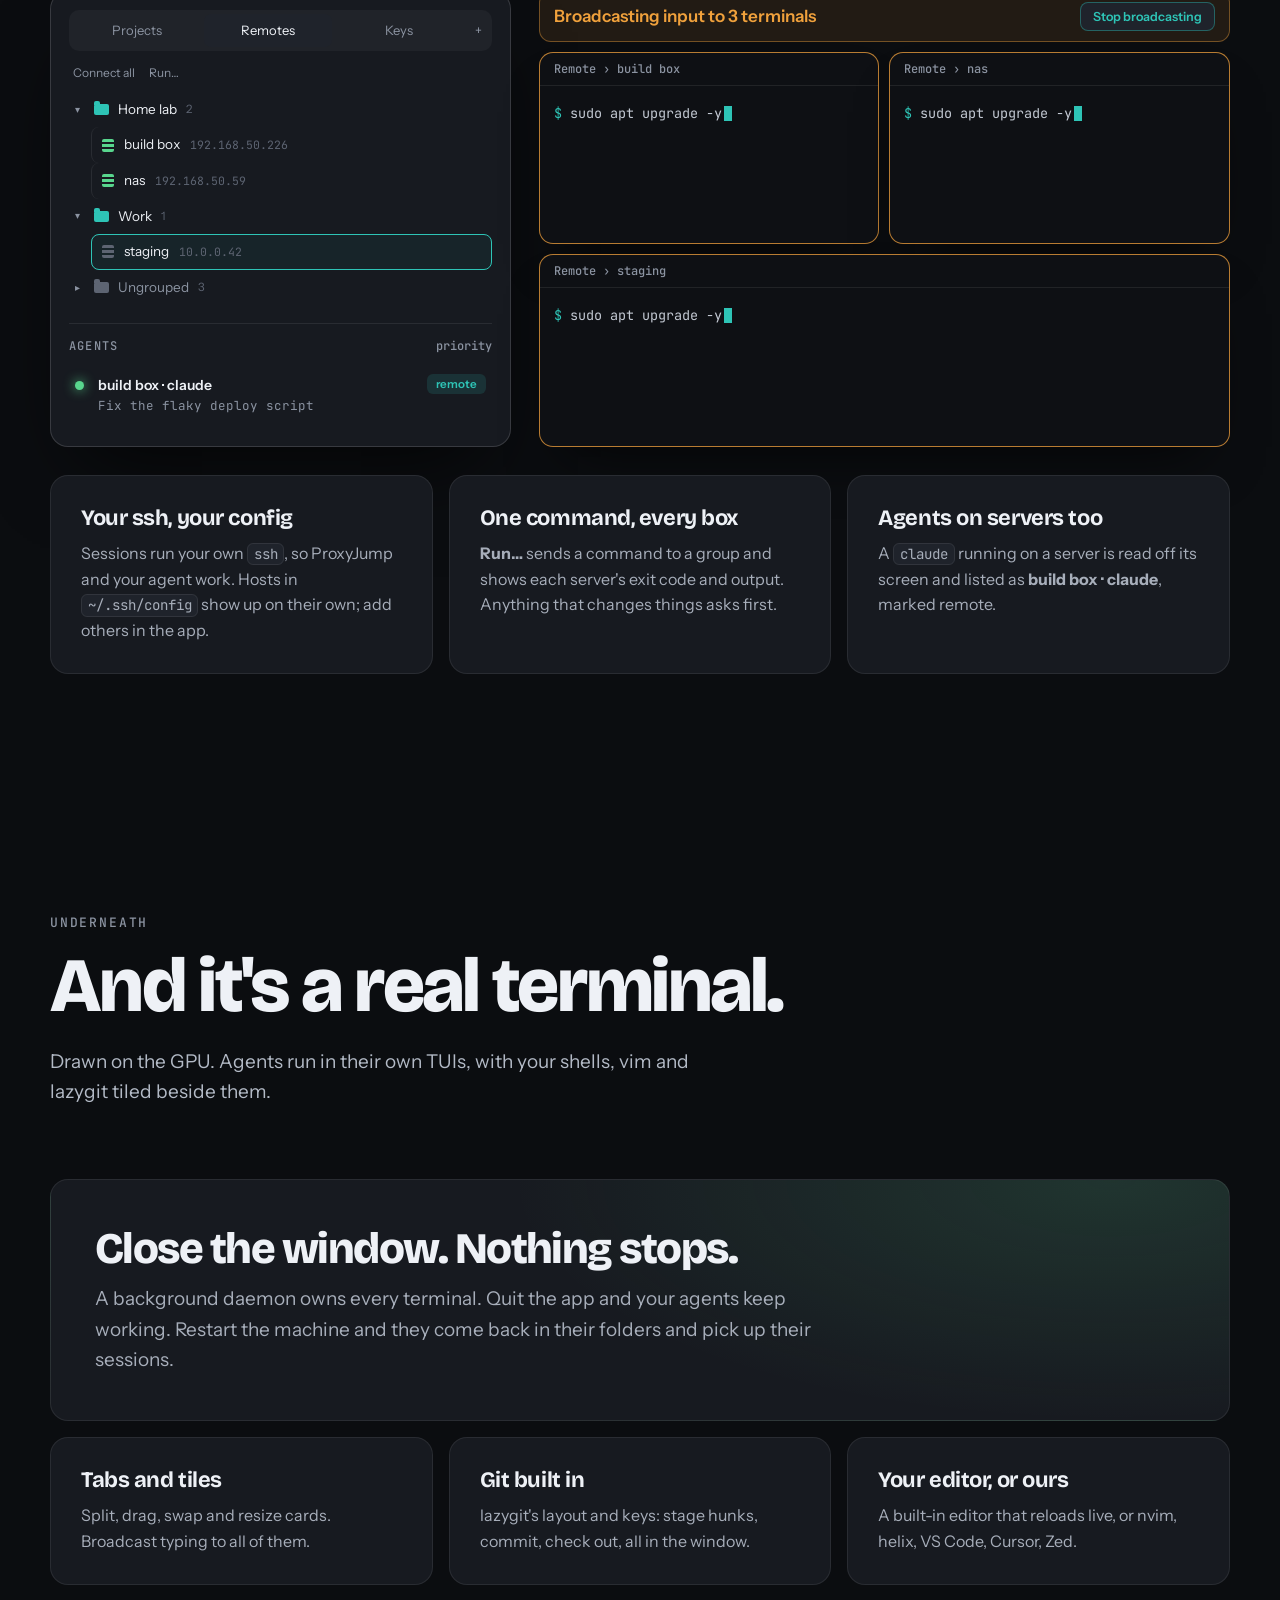
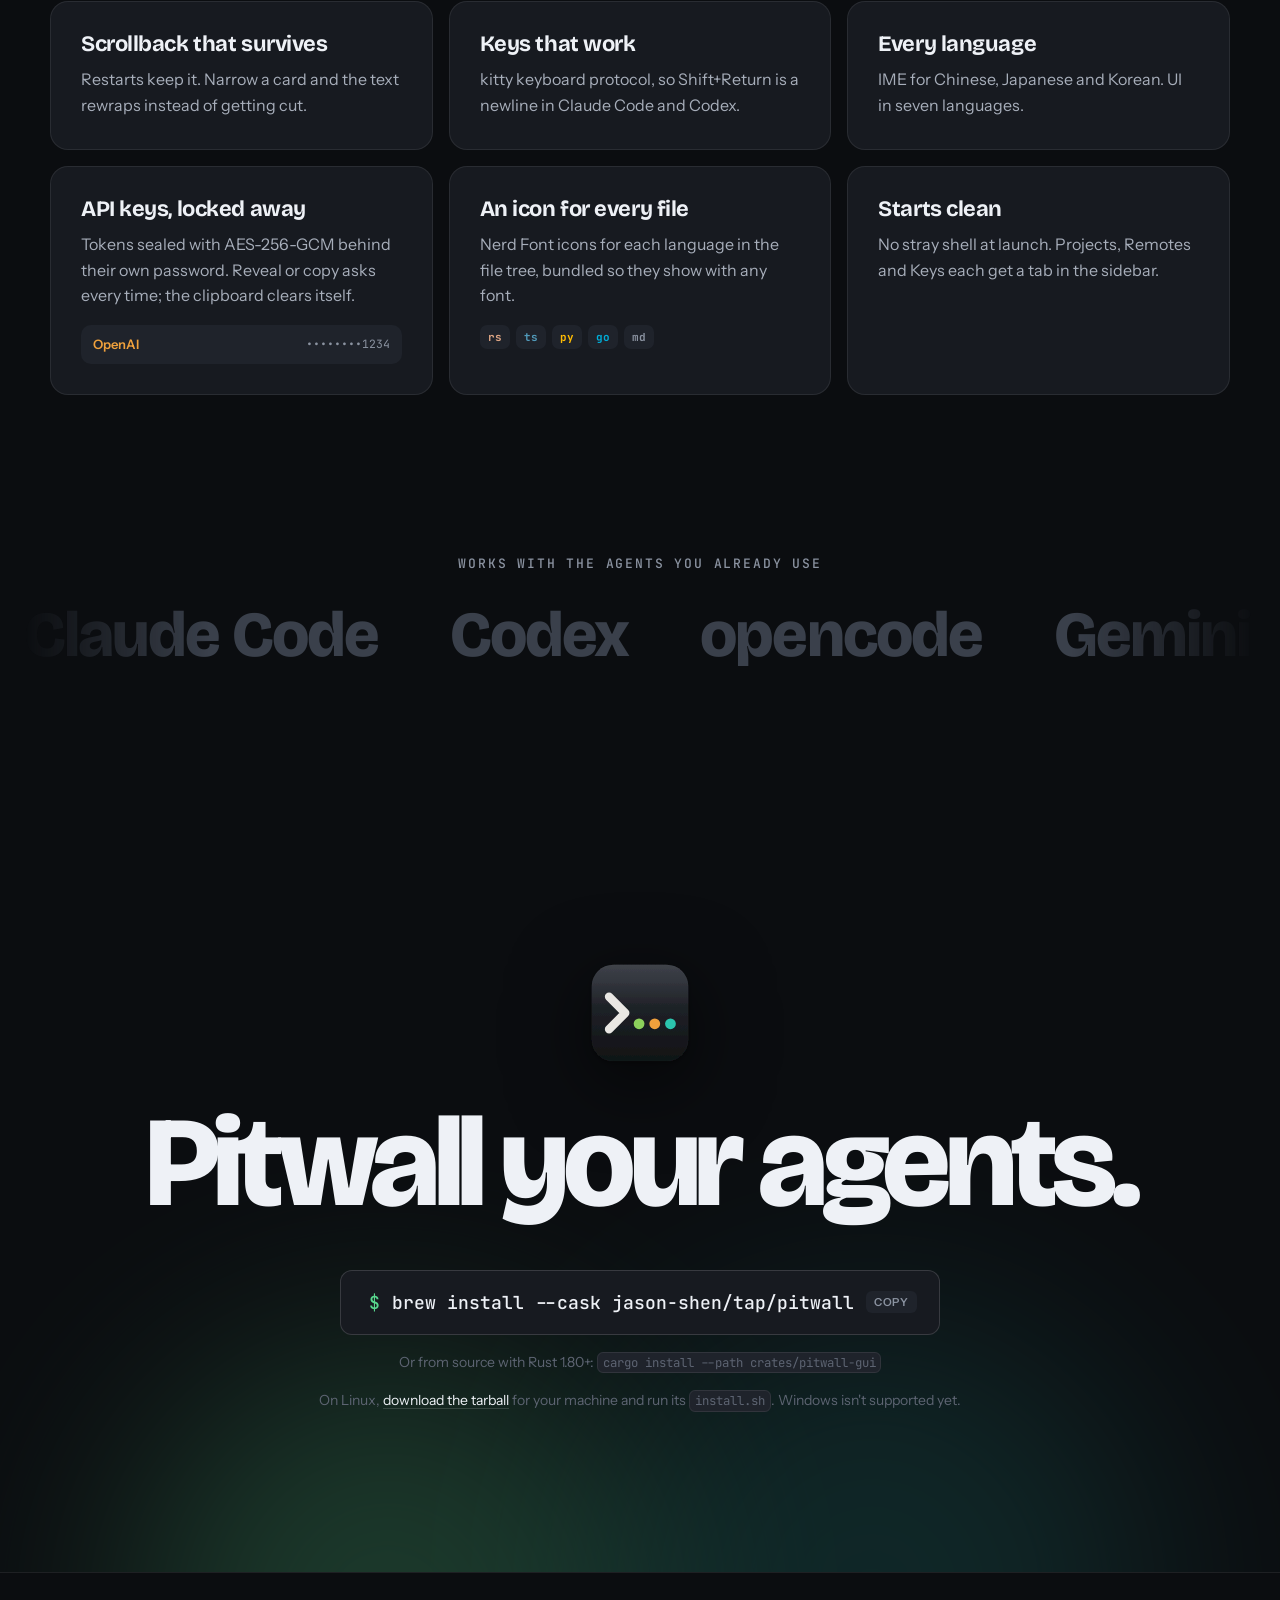
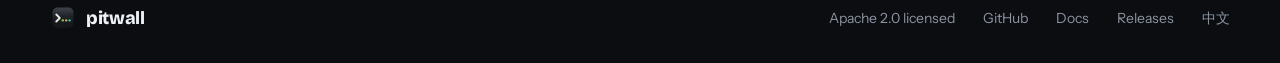
==== commit f2c6d9ce: "Release v0.3.4" ====
--- a/website/index.html
+++ b/website/index.html
@@ -51,7 +51,7 @@
         </button>
         <a class="btn btn-ghost" href="https://github.com/jason-shen/pitwall">View on GitHub →</a>
       </div>
-      <p class="fine"><a class="version" href="https://github.com/jason-shen/pitwall/releases/tag/v0.3.3">v0.3.3</a> · macOS and Linux · Free and Apache 2.0 licensed</p>
+      <p class="fine"><a class="version" href="https://github.com/jason-shen/pitwall/releases/tag/v0.3.4">v0.3.4</a> · macOS and Linux · Free and Apache 2.0 licensed</p>
     </div>
 
     <div class="hero-shot">
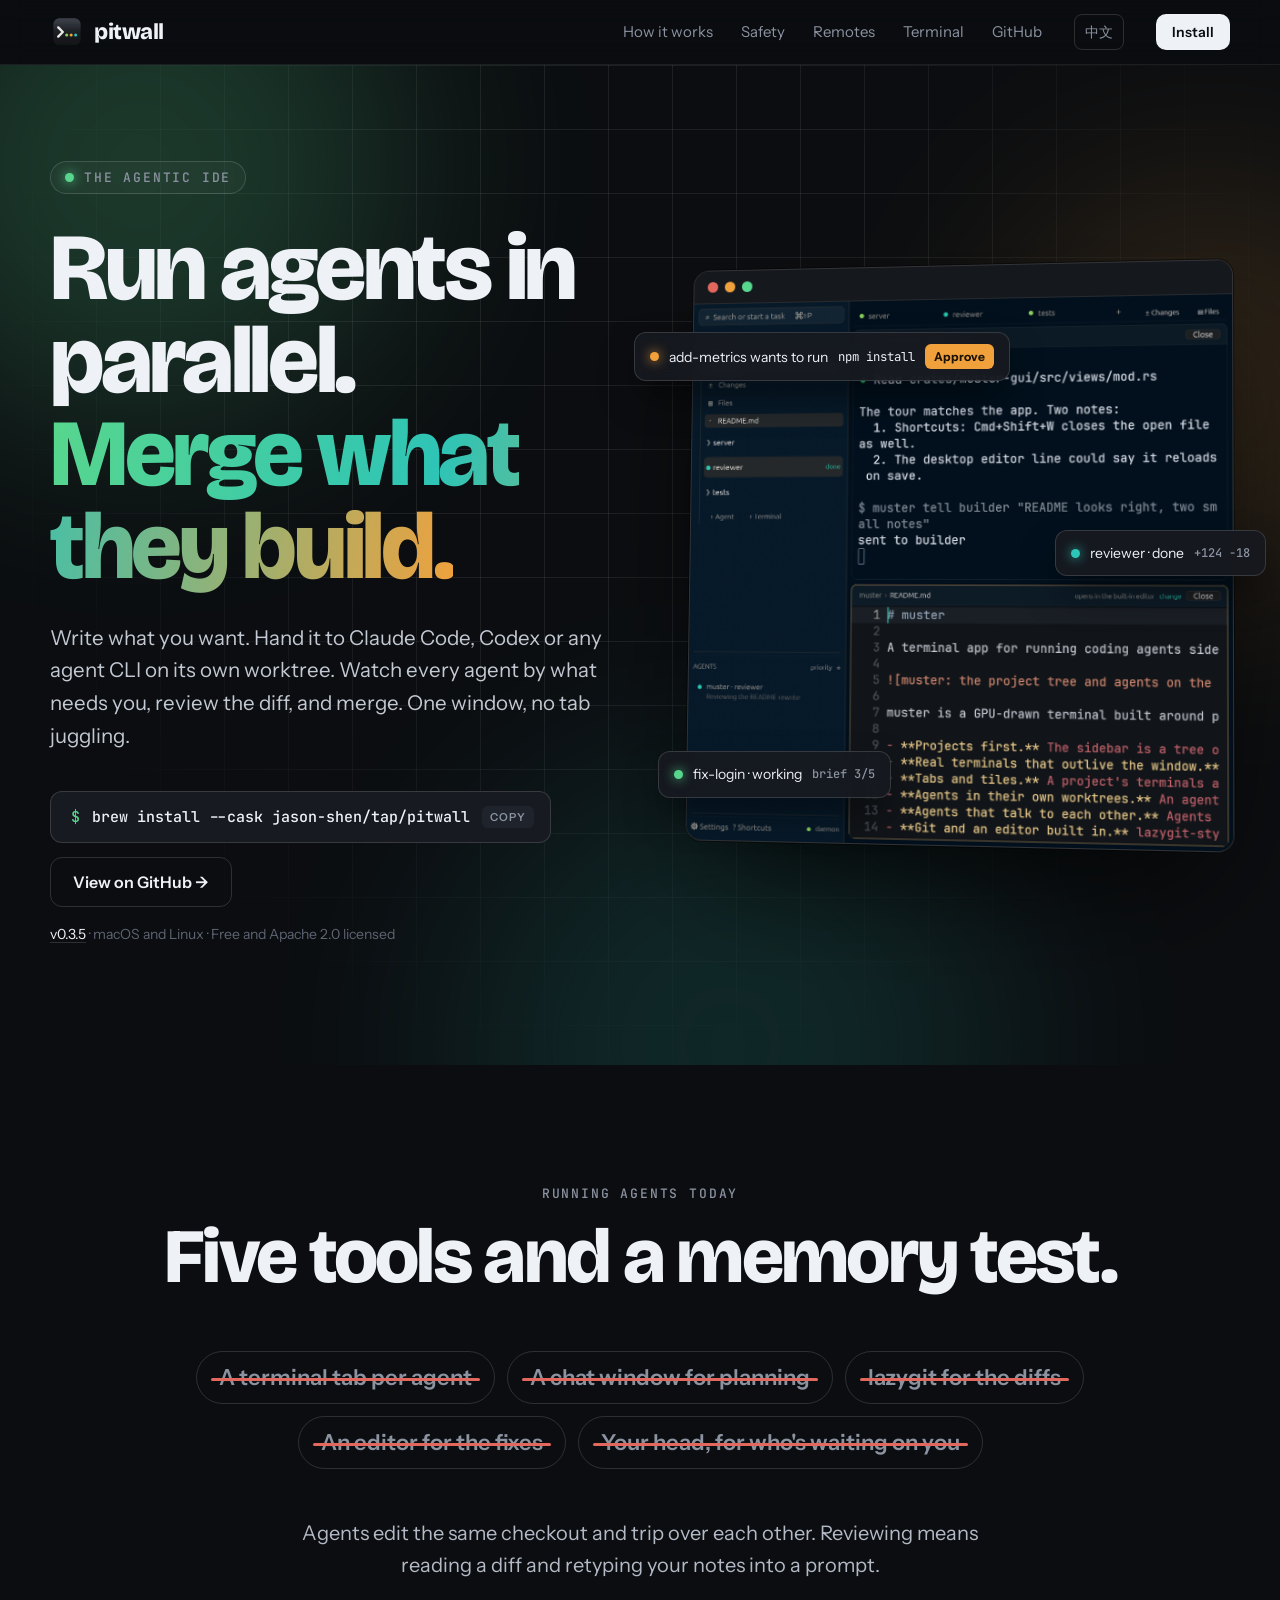
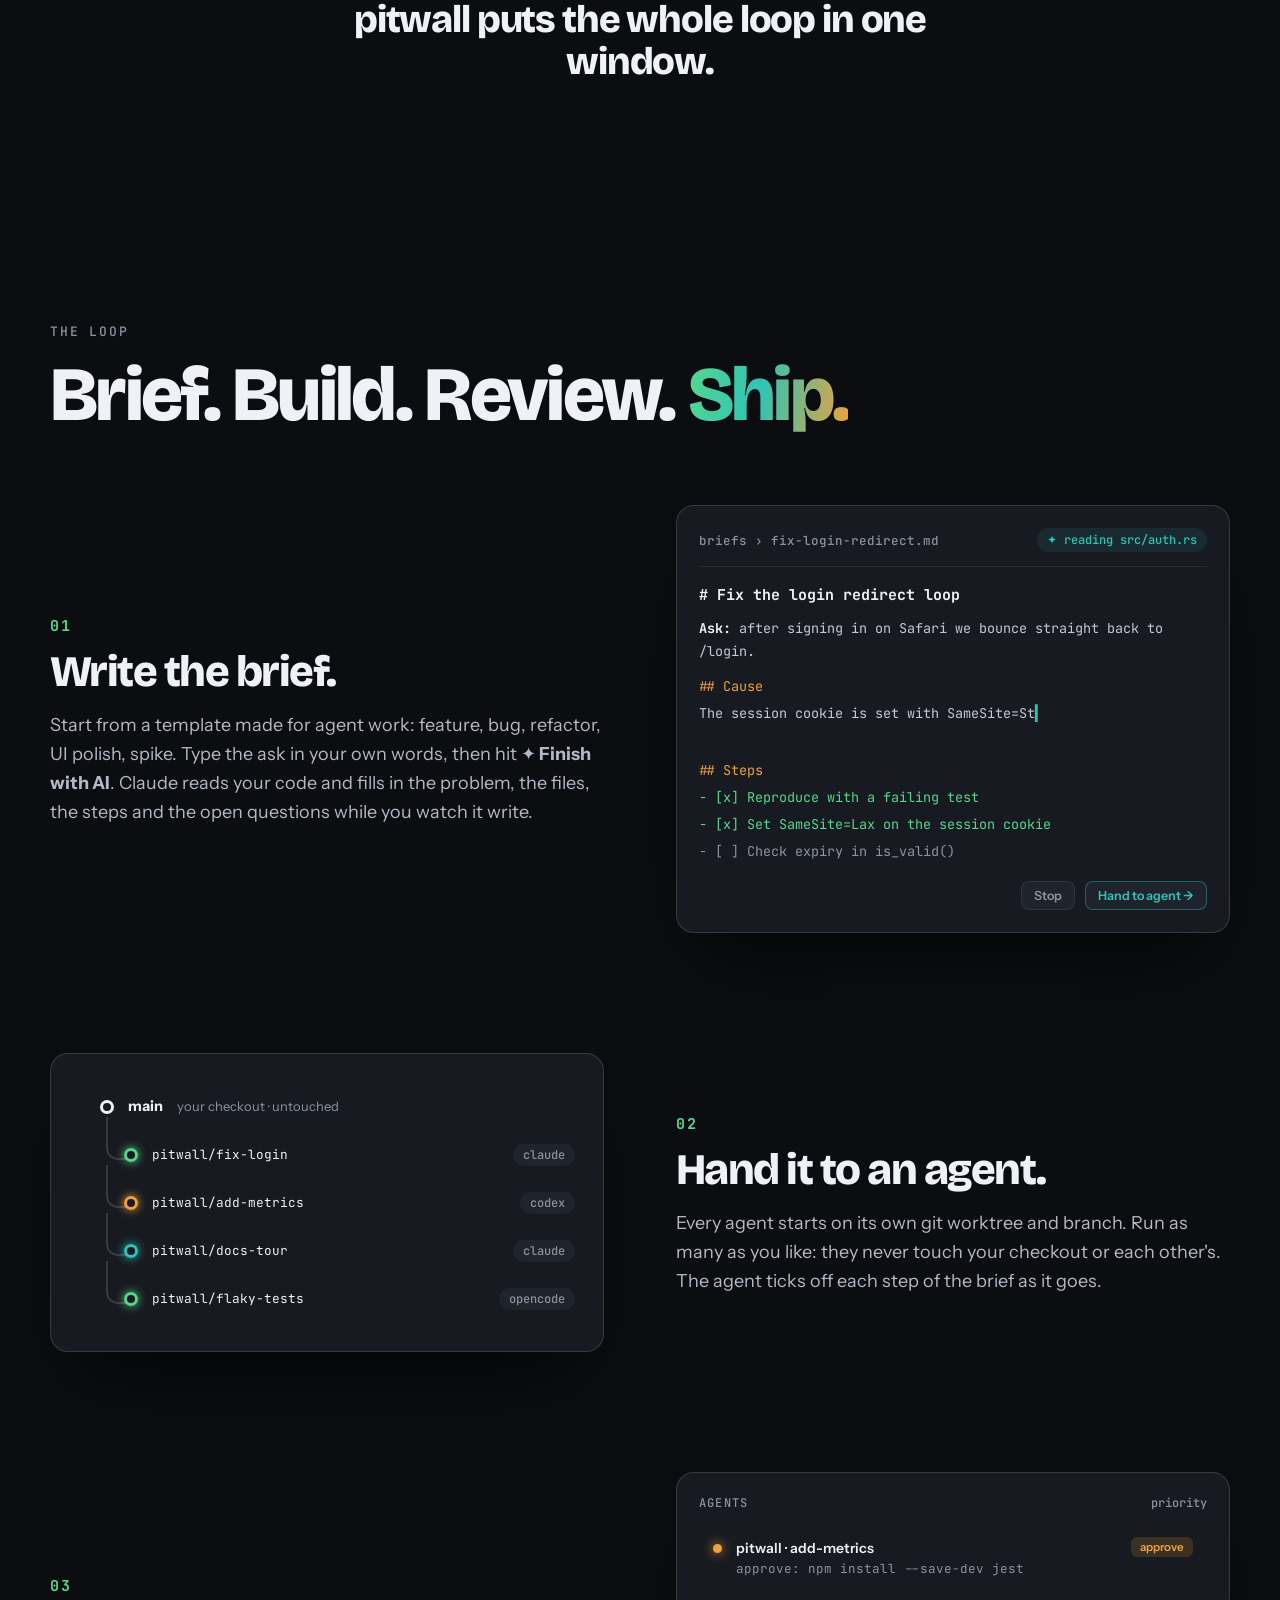
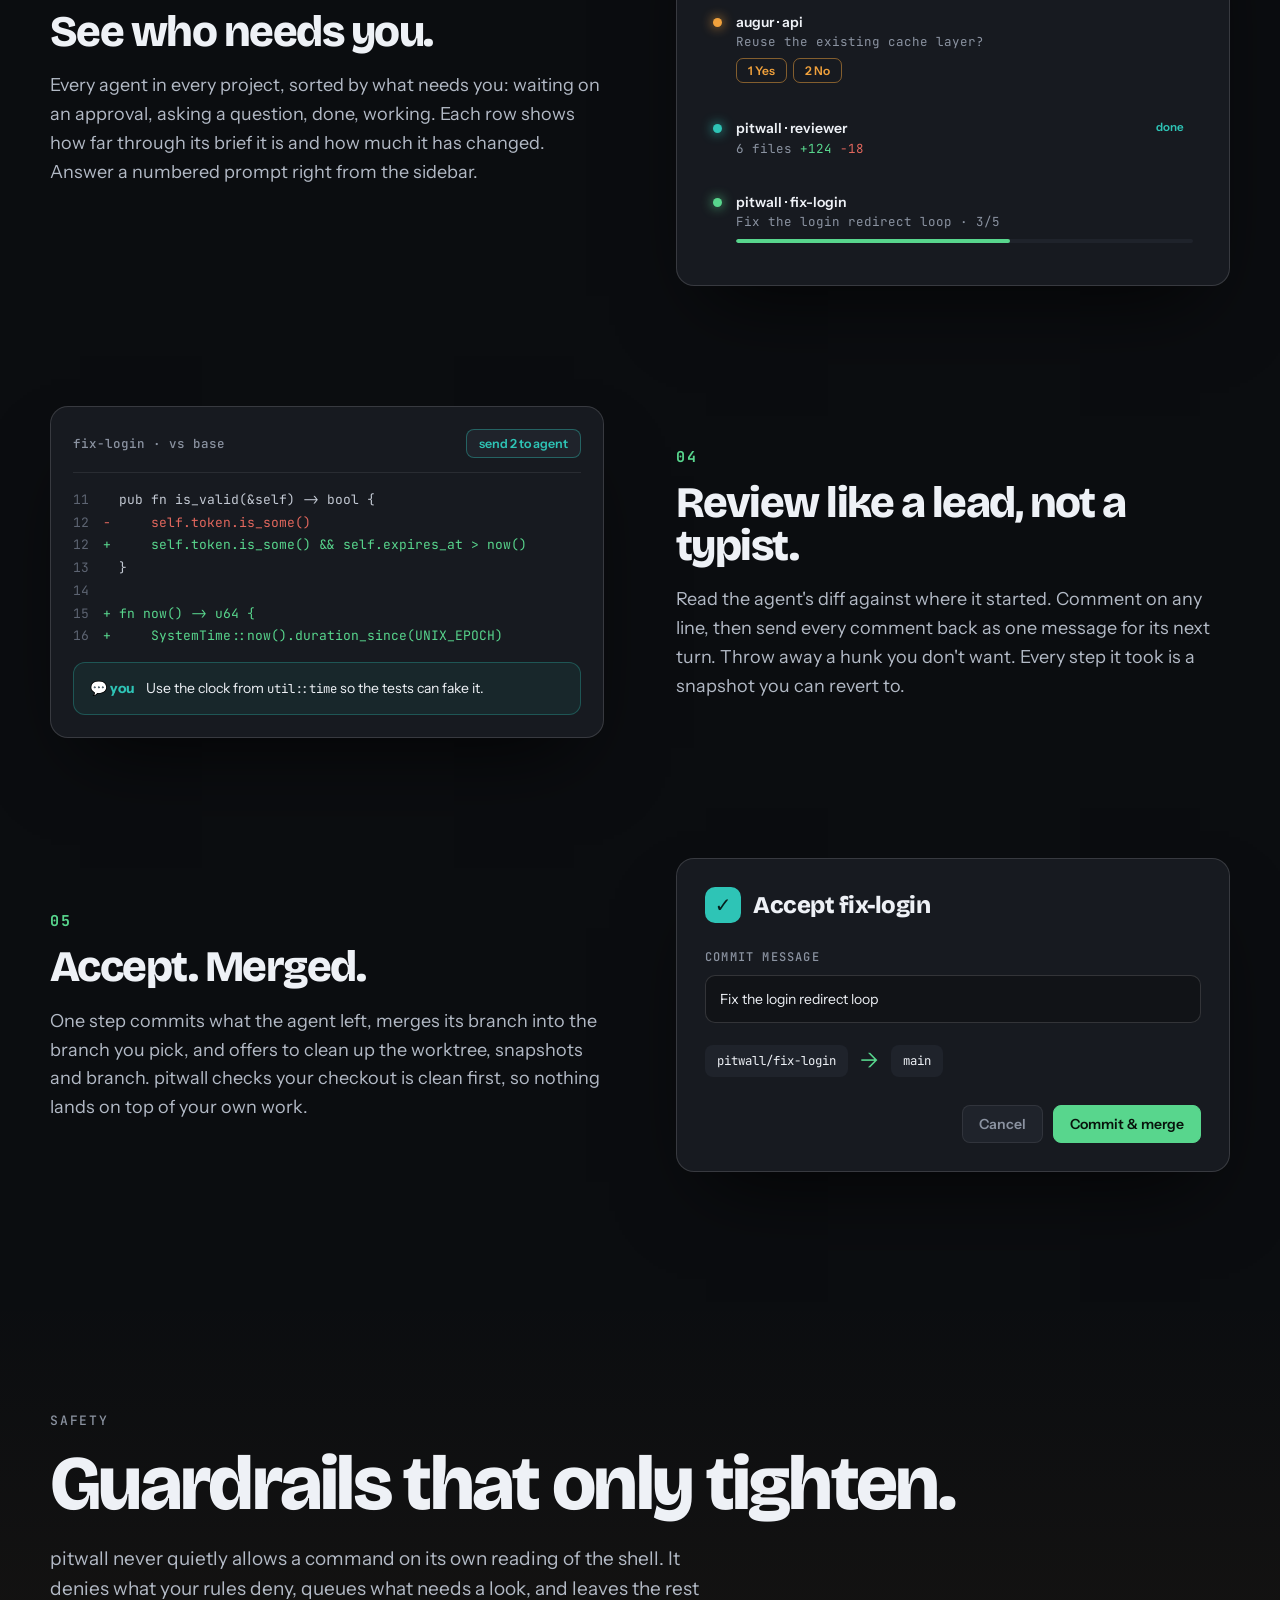
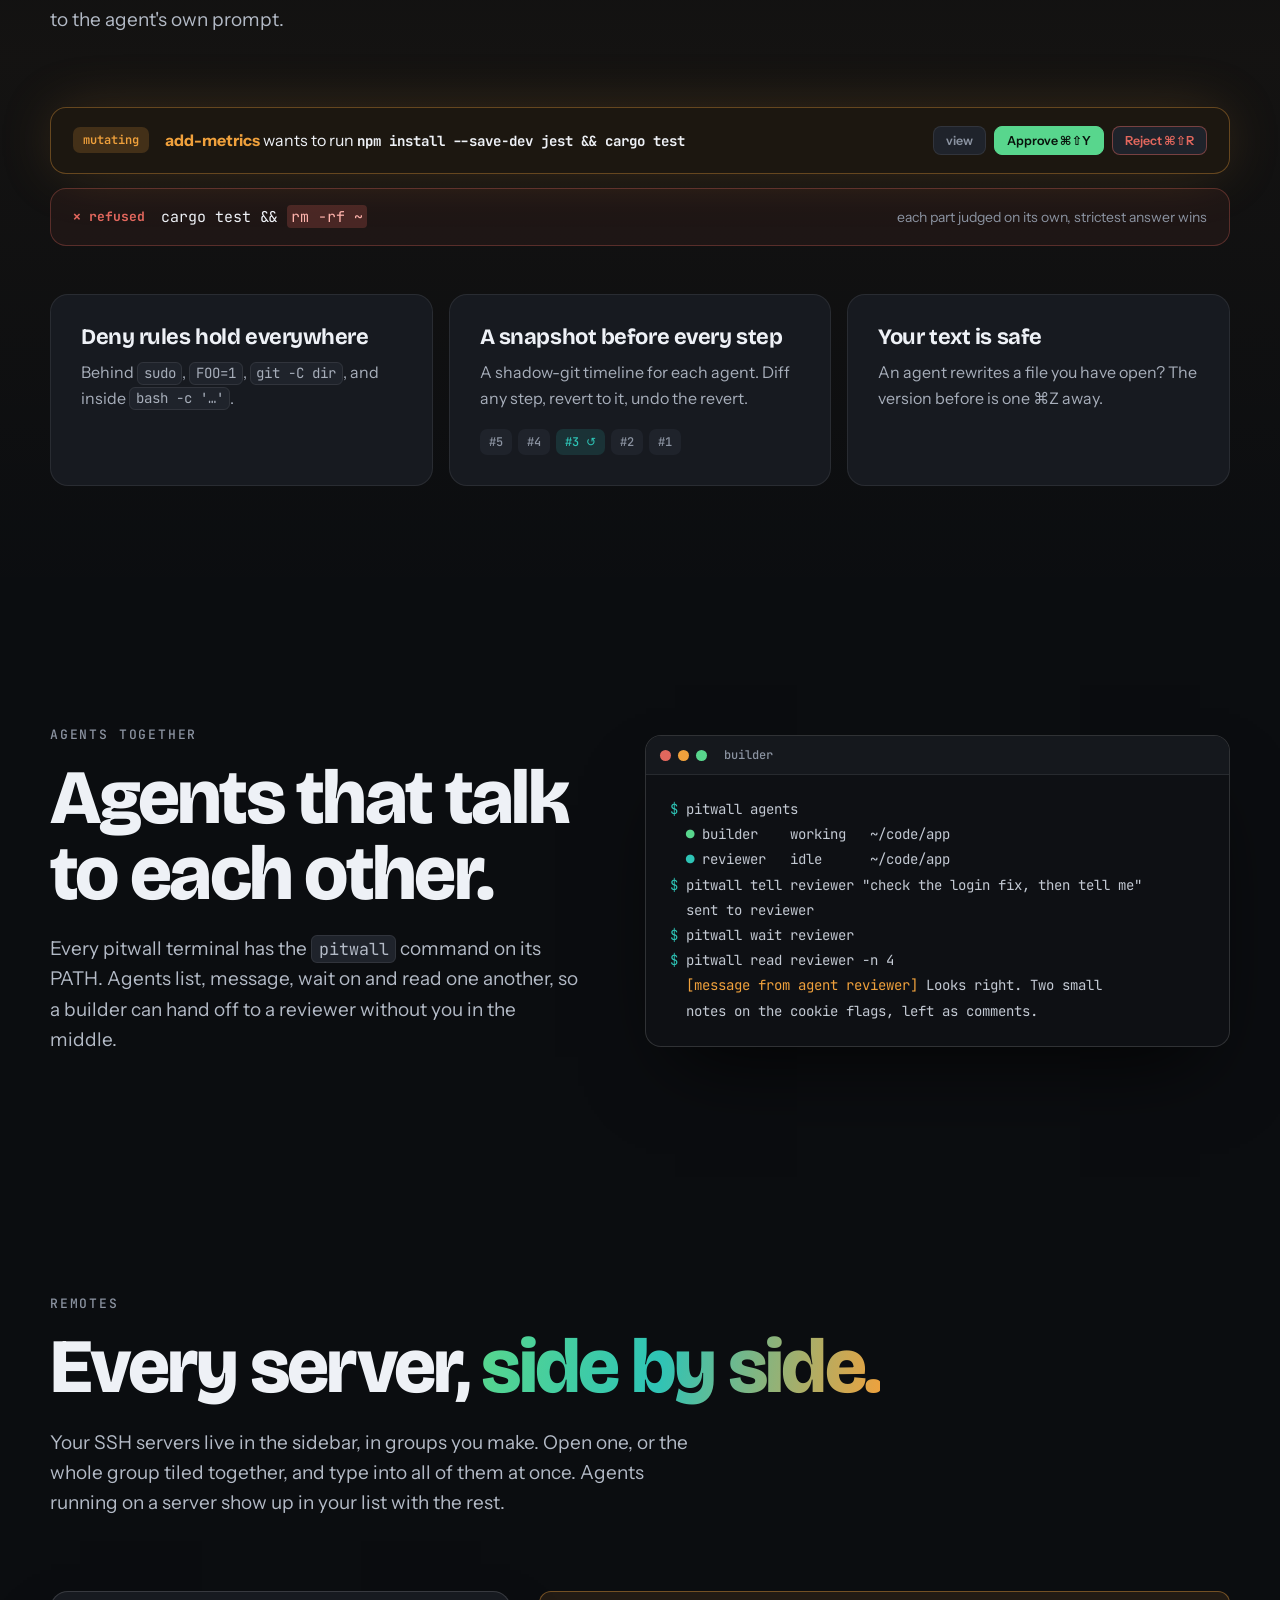
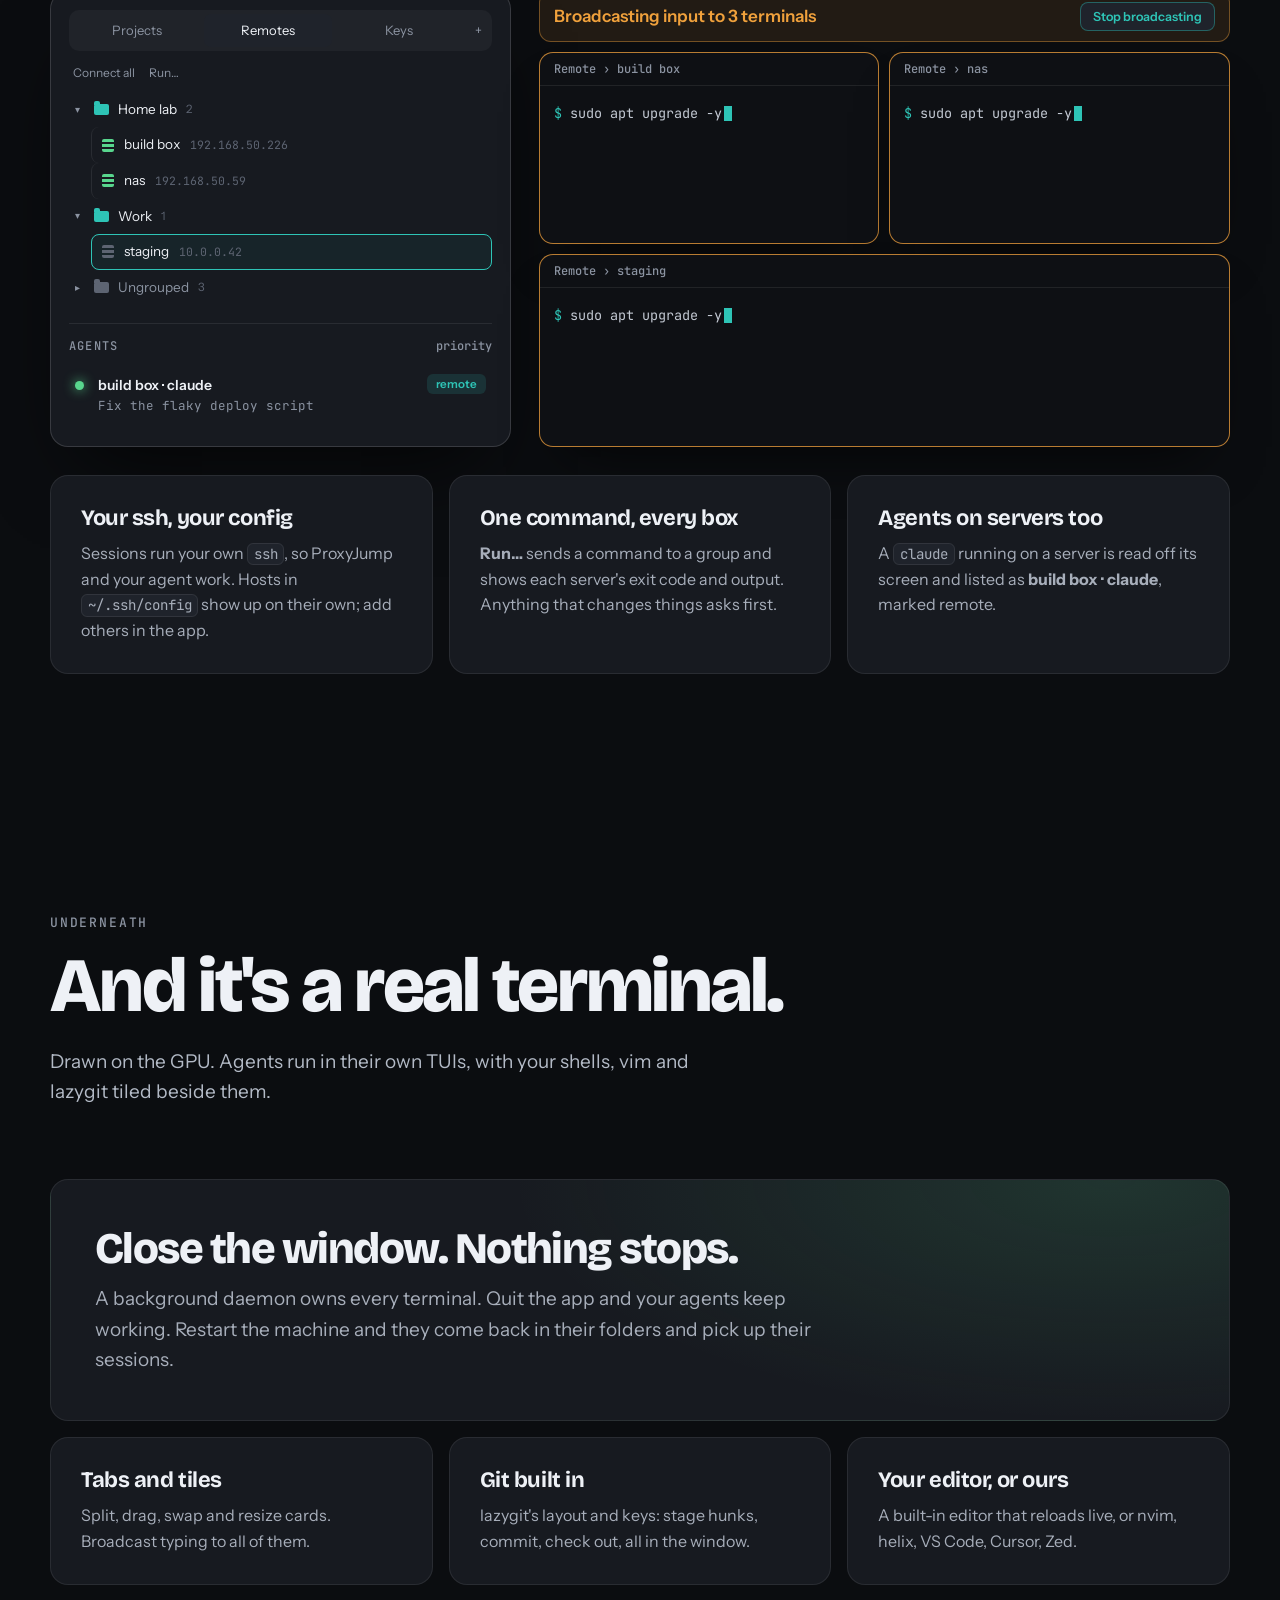
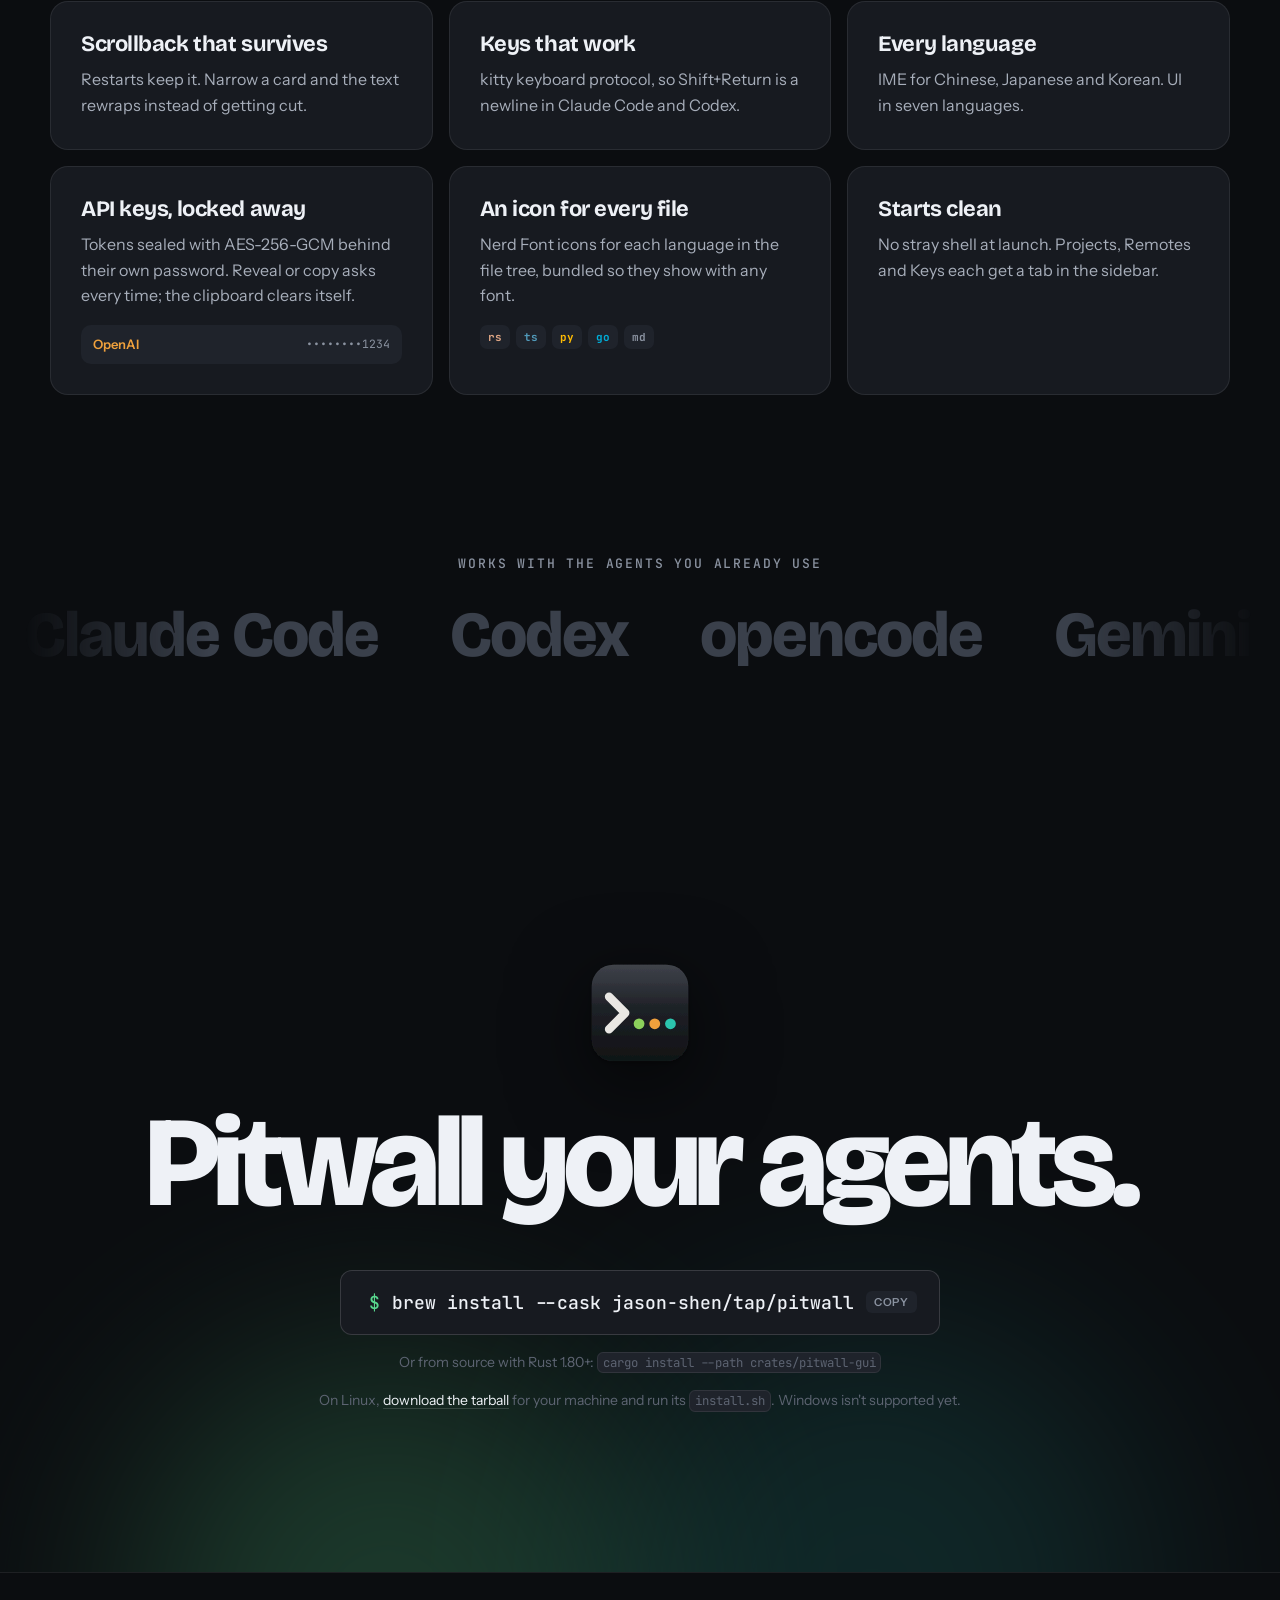
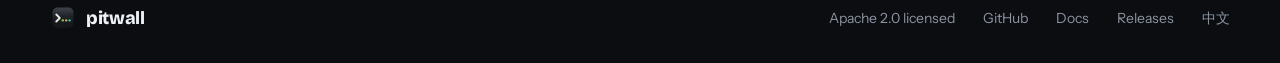
==== commit 6795725f: "Release v0.3.5" ====
--- a/website/index.html
+++ b/website/index.html
@@ -51,7 +51,7 @@
         </button>
         <a class="btn btn-ghost" href="https://github.com/jason-shen/pitwall">View on GitHub →</a>
       </div>
-      <p class="fine"><a class="version" href="https://github.com/jason-shen/pitwall/releases/tag/v0.3.4">v0.3.4</a> · macOS and Linux · Free and Apache 2.0 licensed</p>
+      <p class="fine"><a class="version" href="https://github.com/jason-shen/pitwall/releases/tag/v0.3.5">v0.3.5</a> · macOS and Linux · Free and Apache 2.0 licensed</p>
     </div>
 
     <div class="hero-shot">
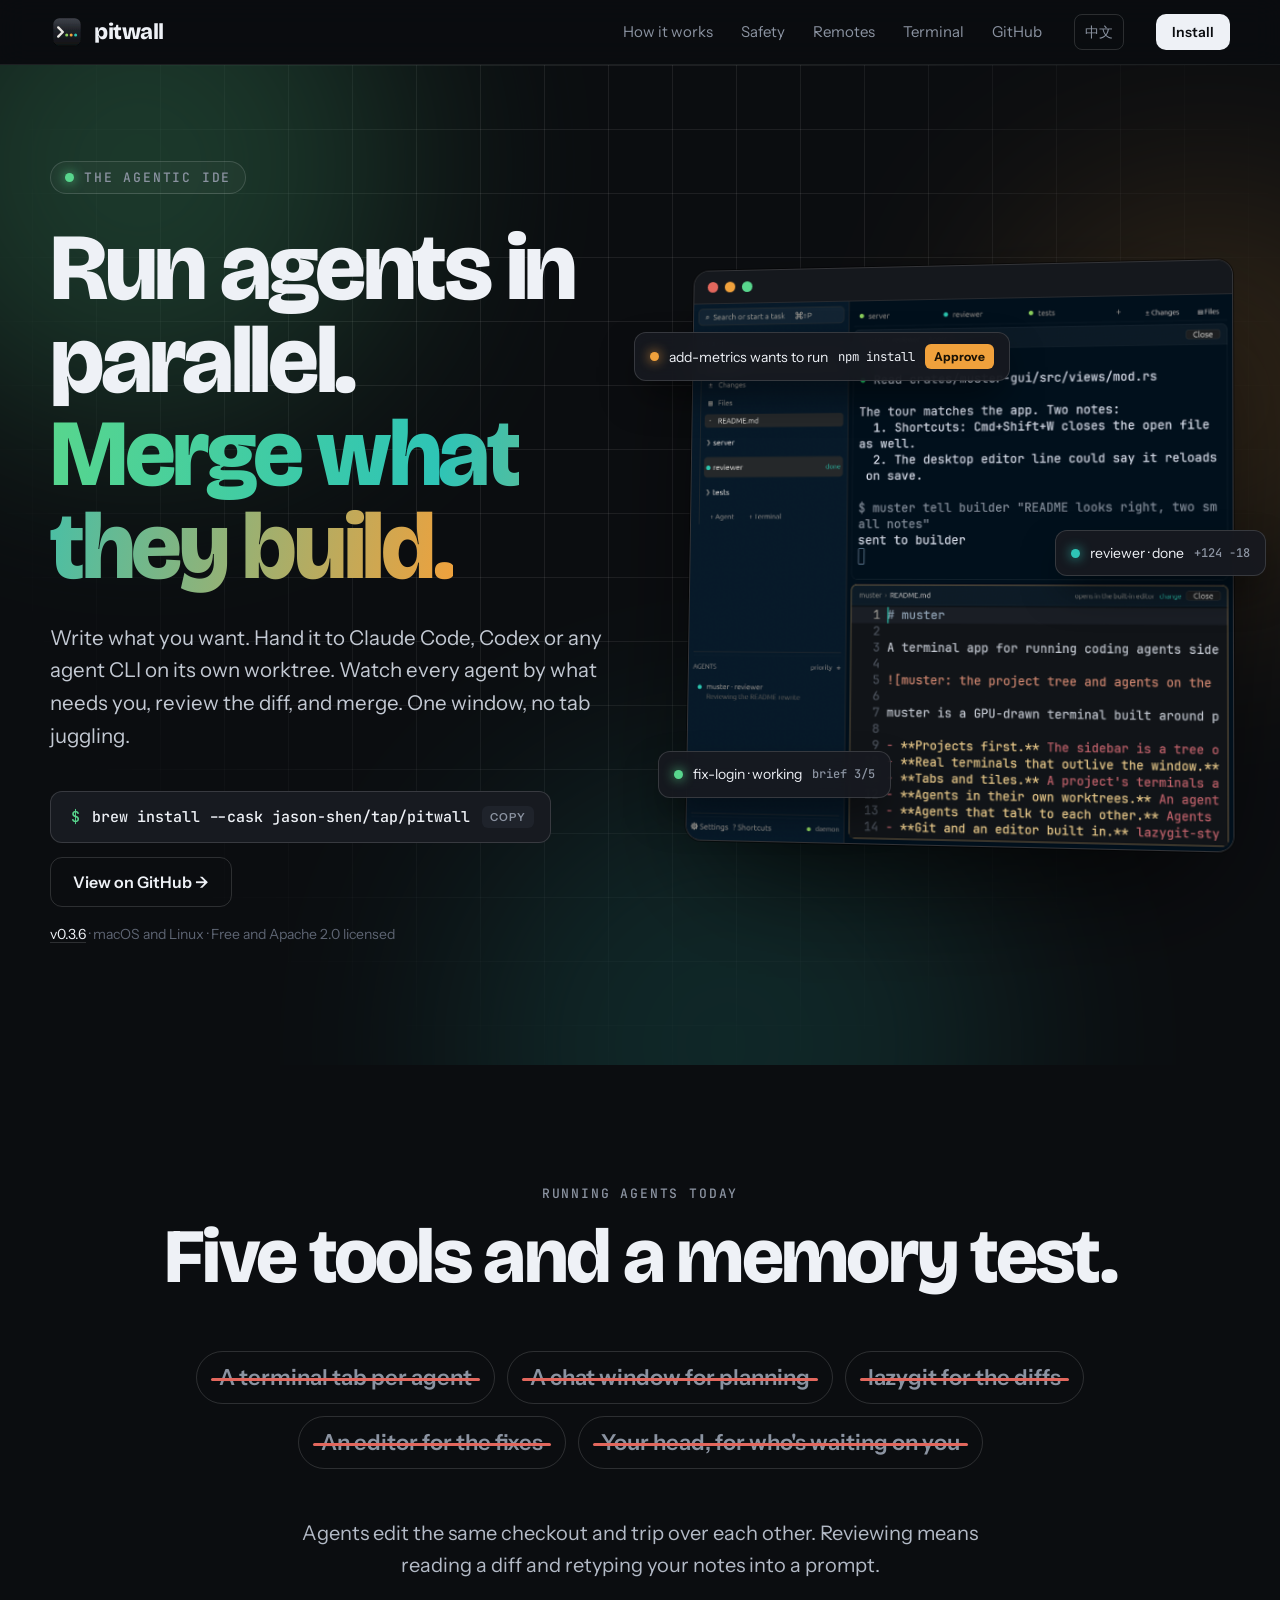
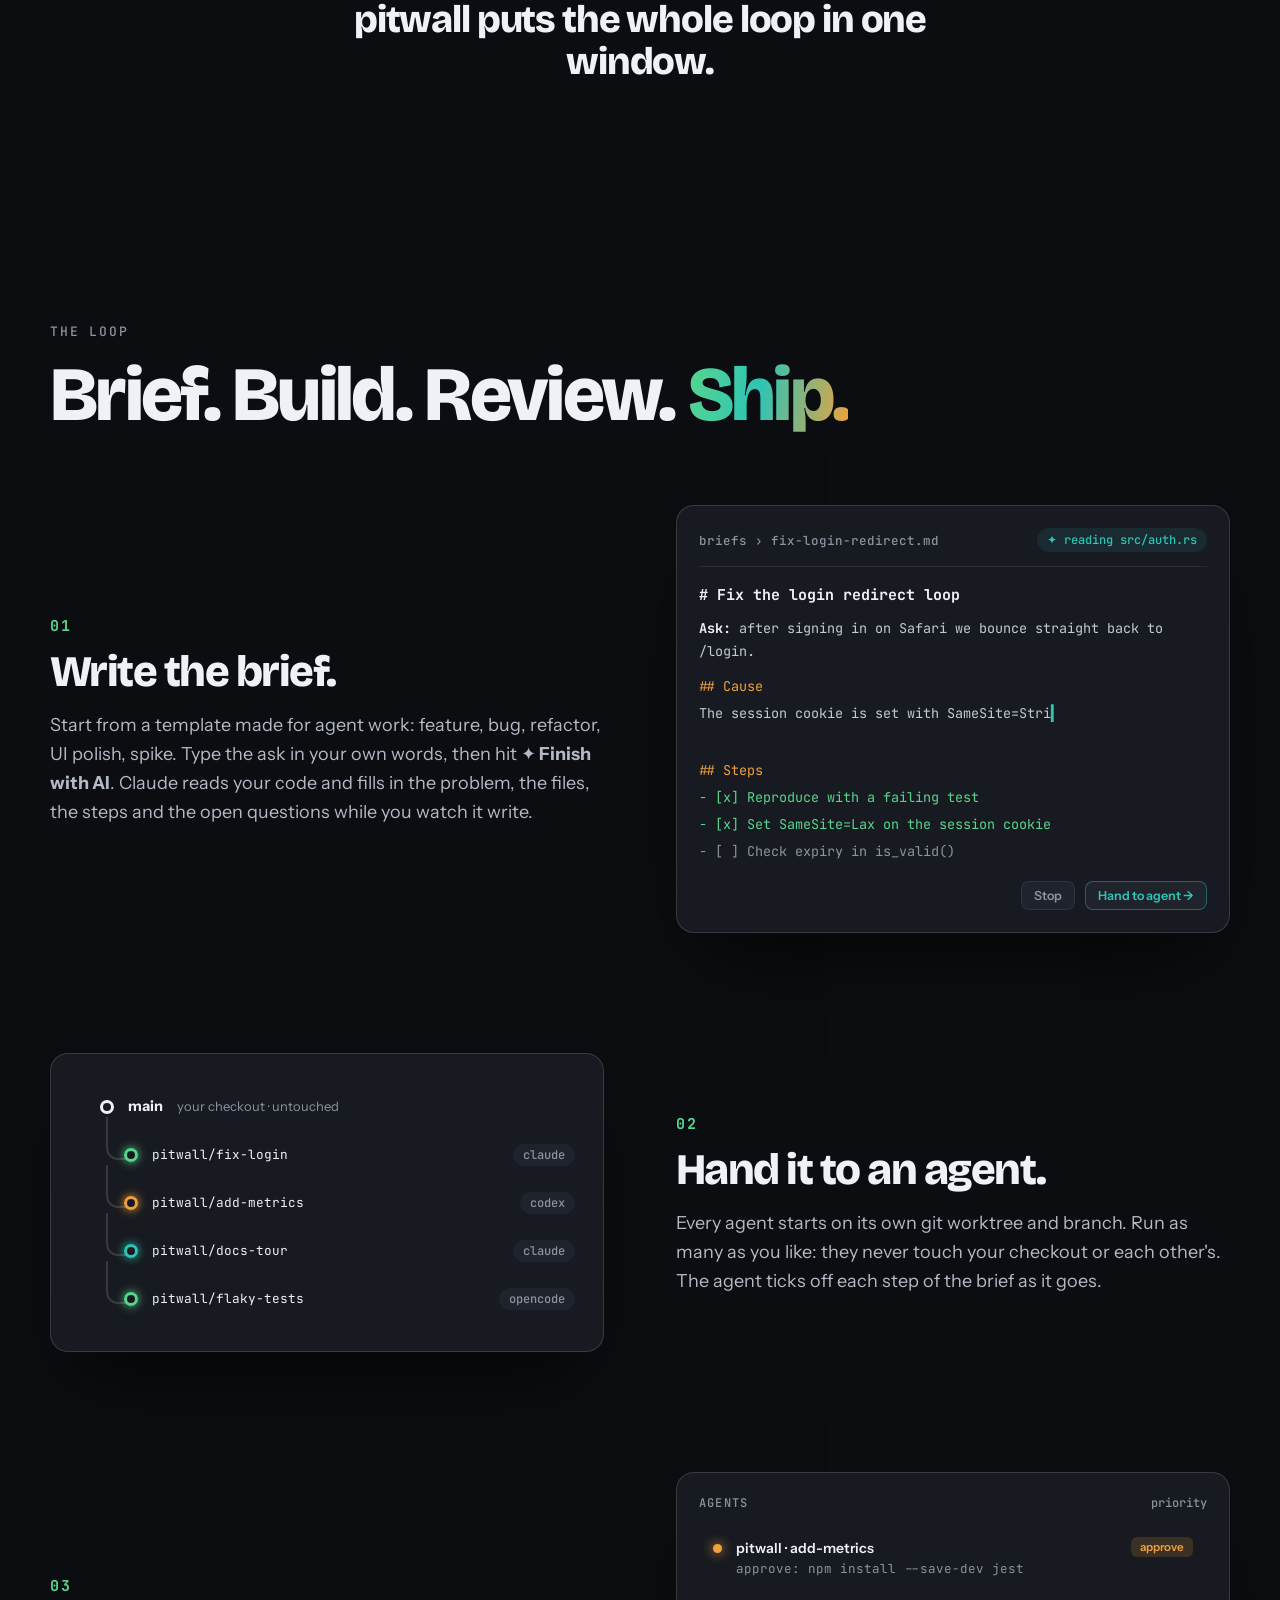
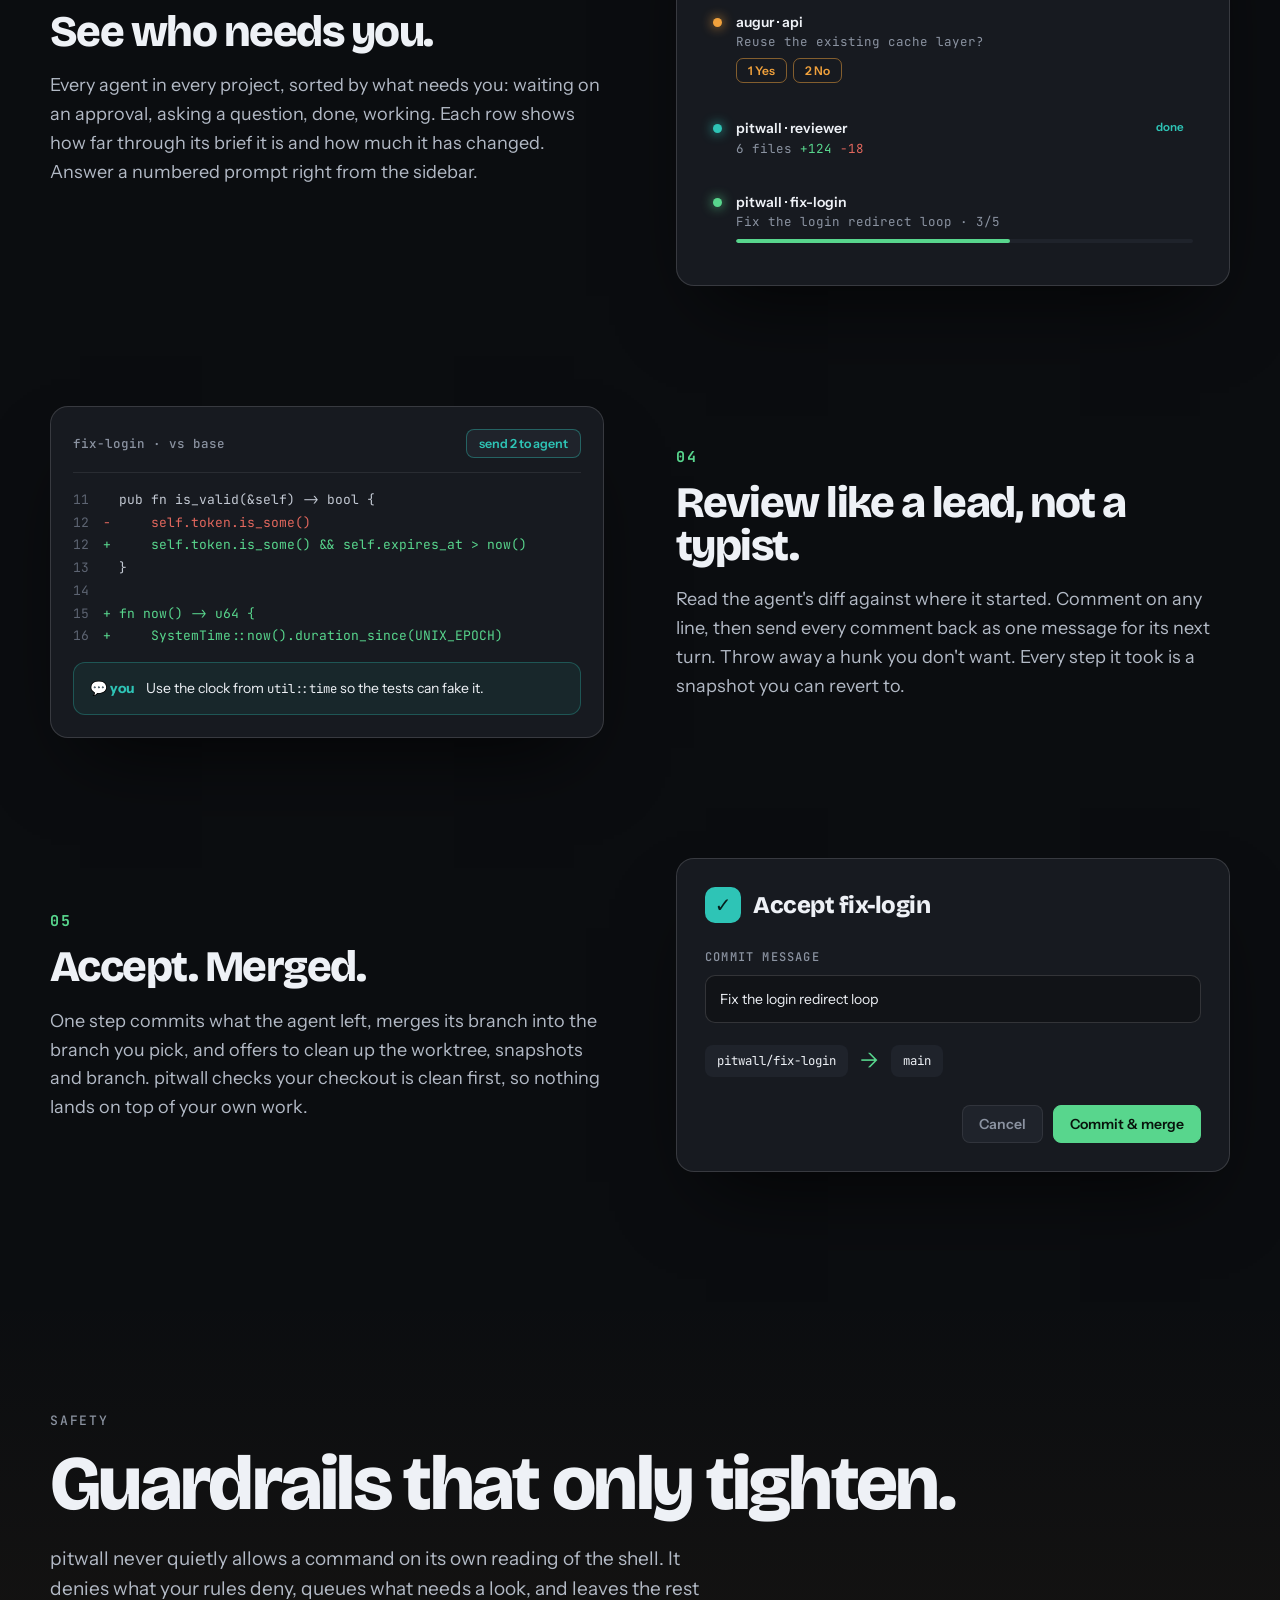
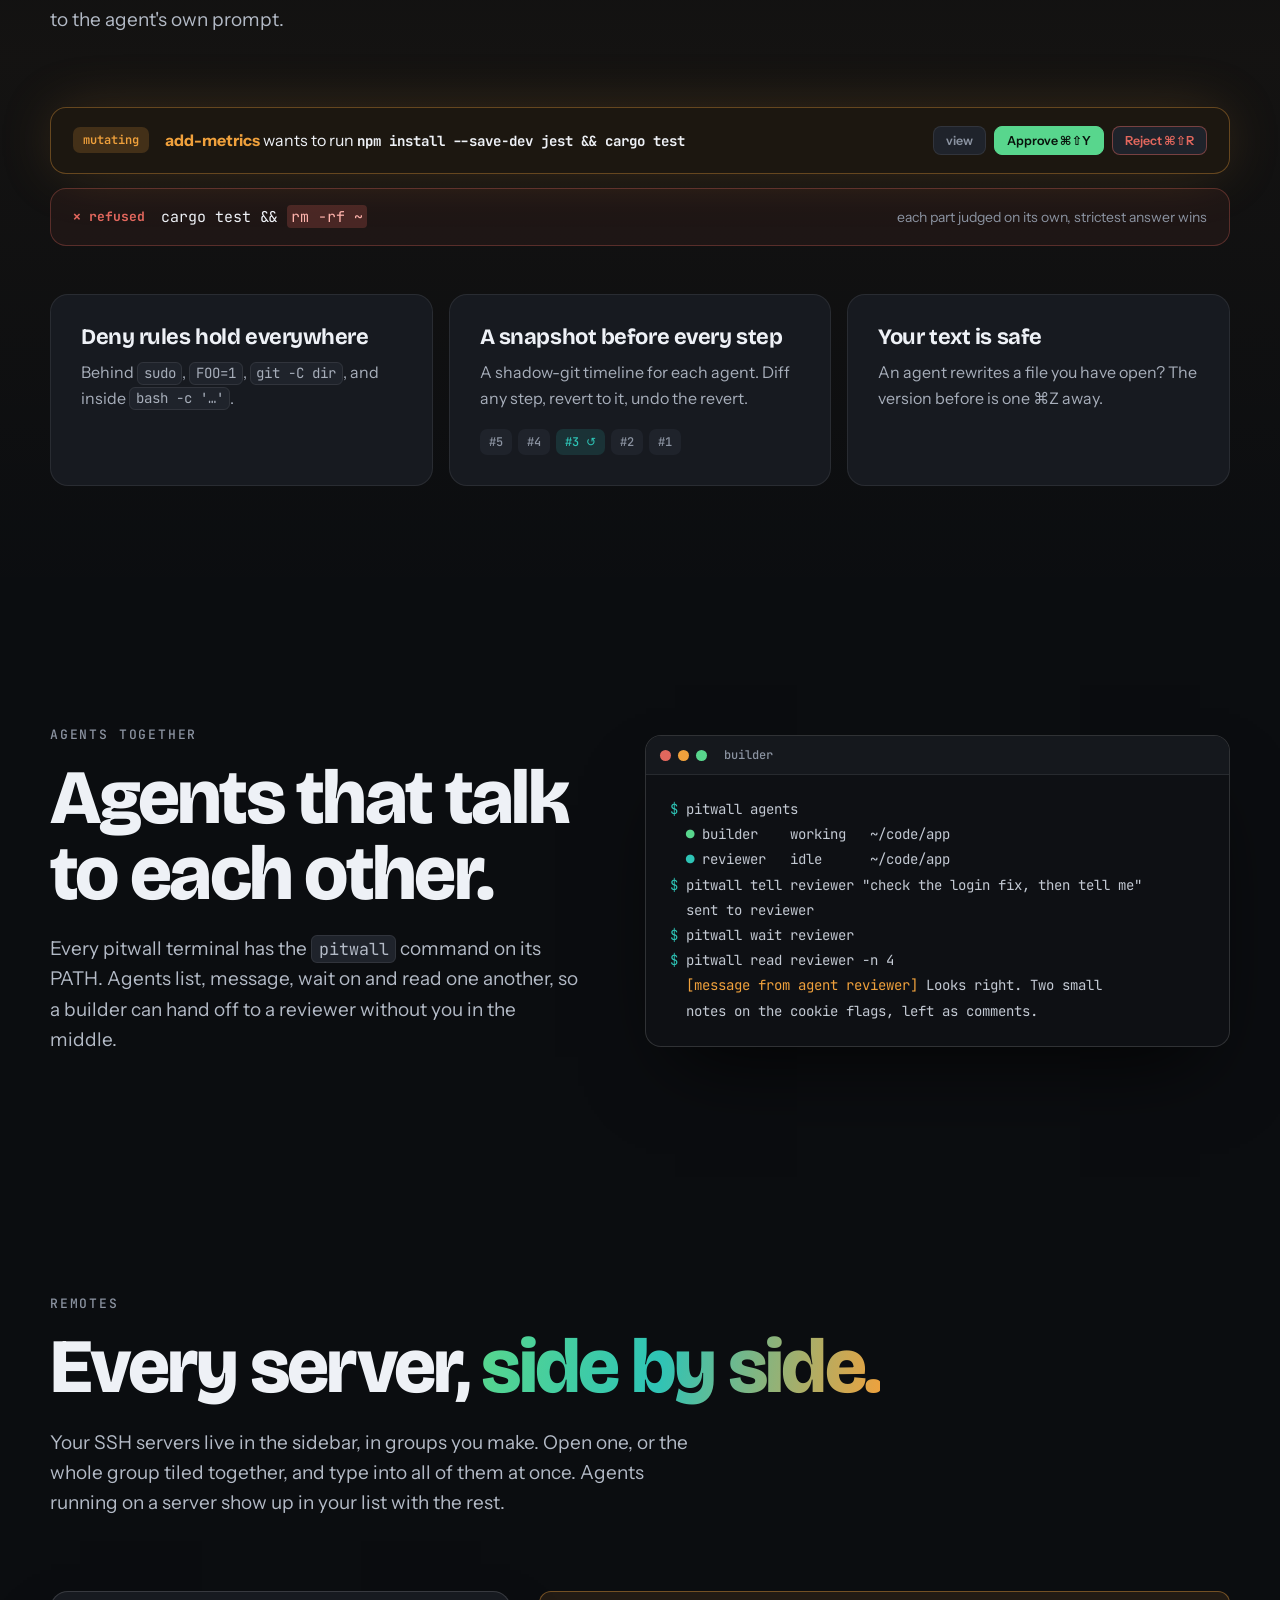
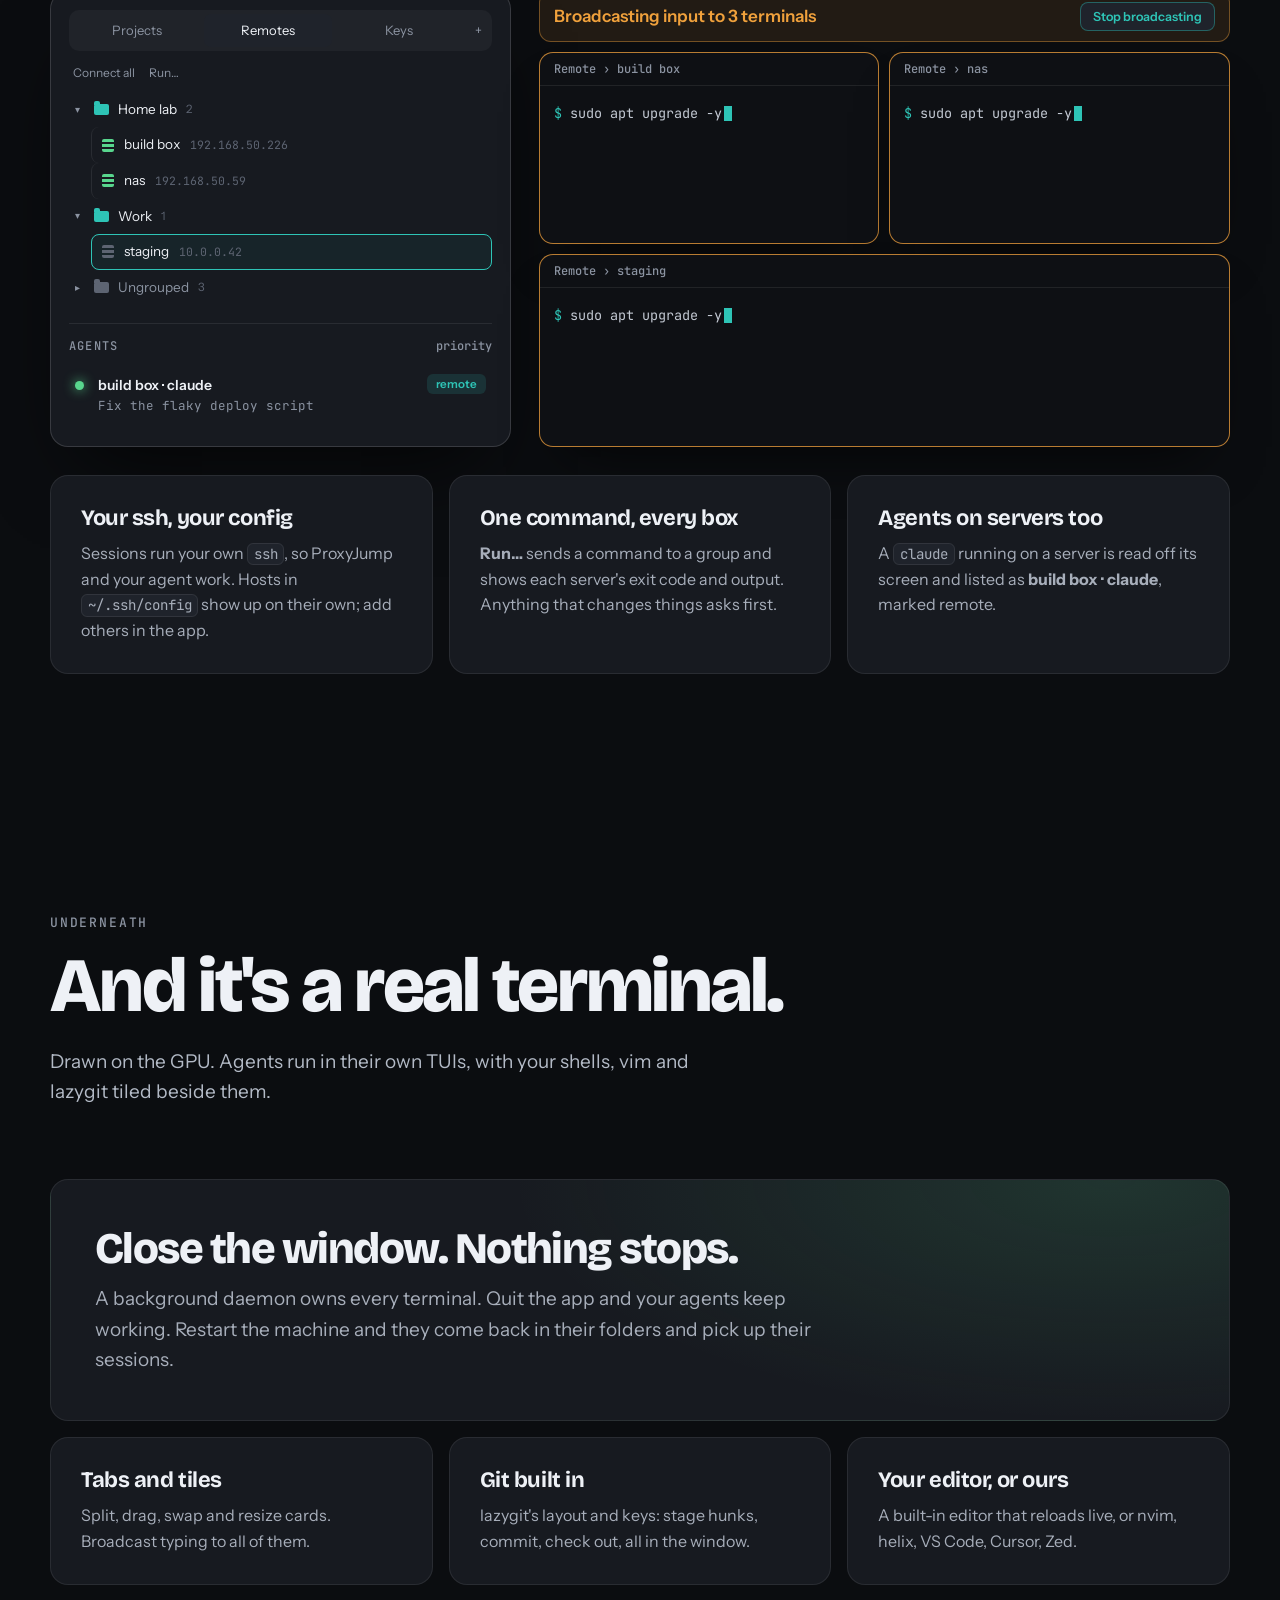
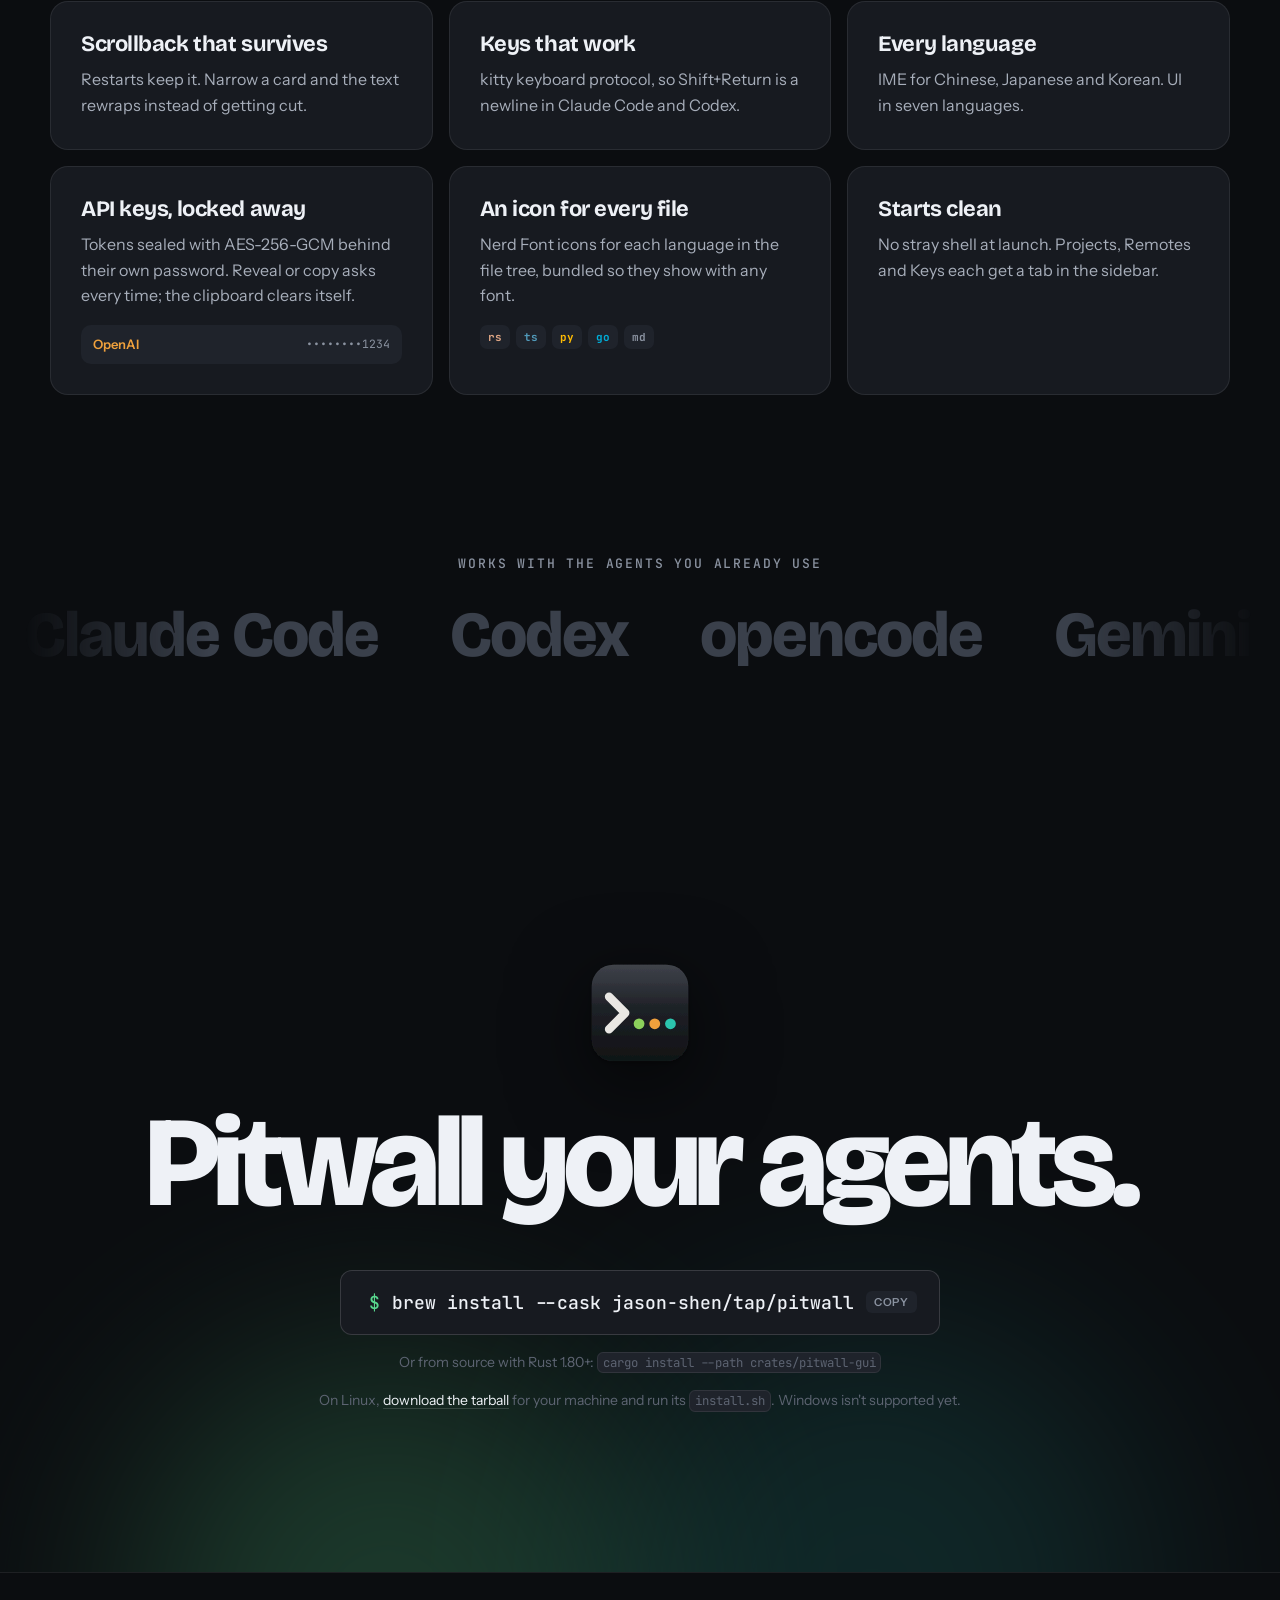
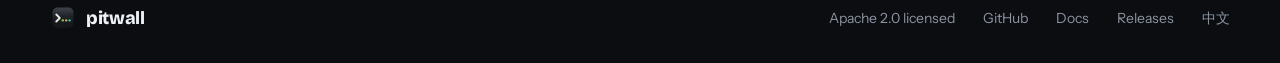
==== commit 46fd35d6: "Release v0.3.6" ====
--- a/website/index.html
+++ b/website/index.html
@@ -51,7 +51,7 @@
         </button>
         <a class="btn btn-ghost" href="https://github.com/jason-shen/pitwall">View on GitHub →</a>
       </div>
-      <p class="fine"><a class="version" href="https://github.com/jason-shen/pitwall/releases/tag/v0.3.5">v0.3.5</a> · macOS and Linux · Free and Apache 2.0 licensed</p>
+      <p class="fine"><a class="version" href="https://github.com/jason-shen/pitwall/releases/tag/v0.3.6">v0.3.6</a> · macOS and Linux · Free and Apache 2.0 licensed</p>
     </div>
 
     <div class="hero-shot">
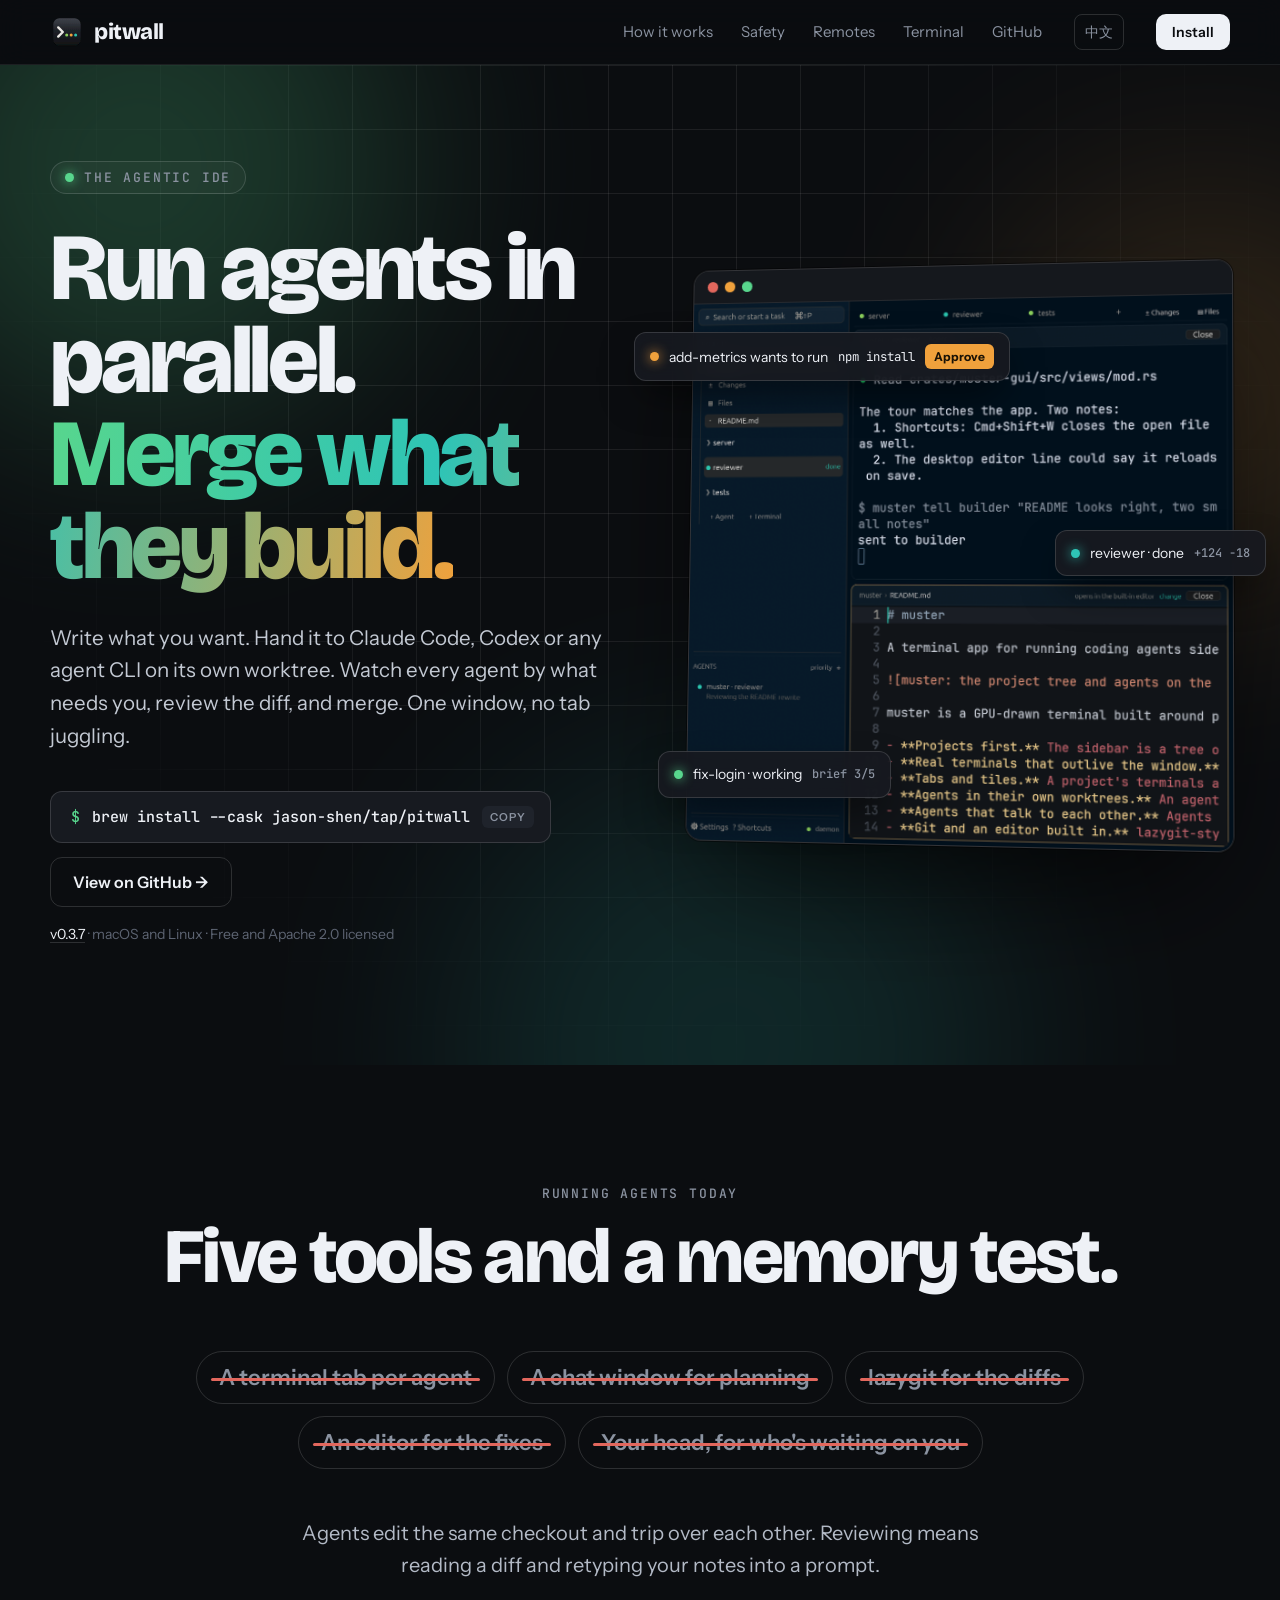
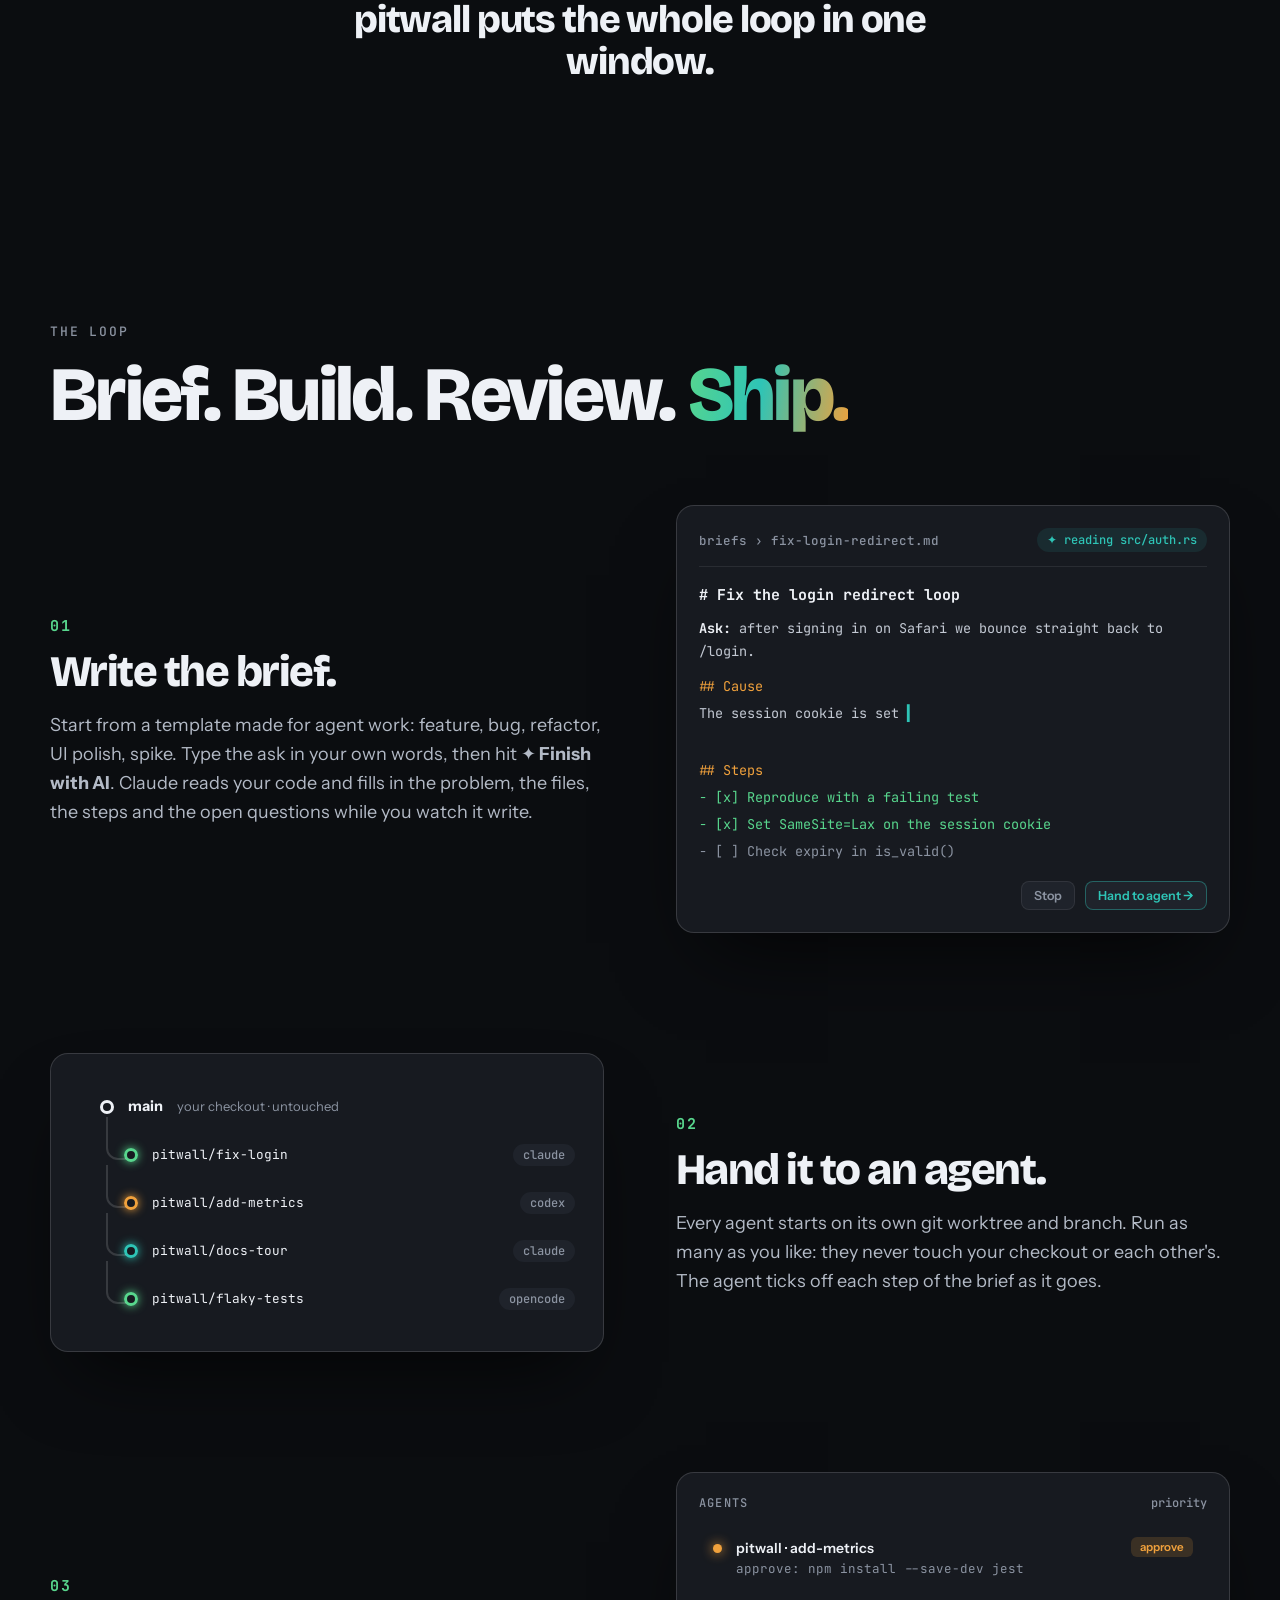
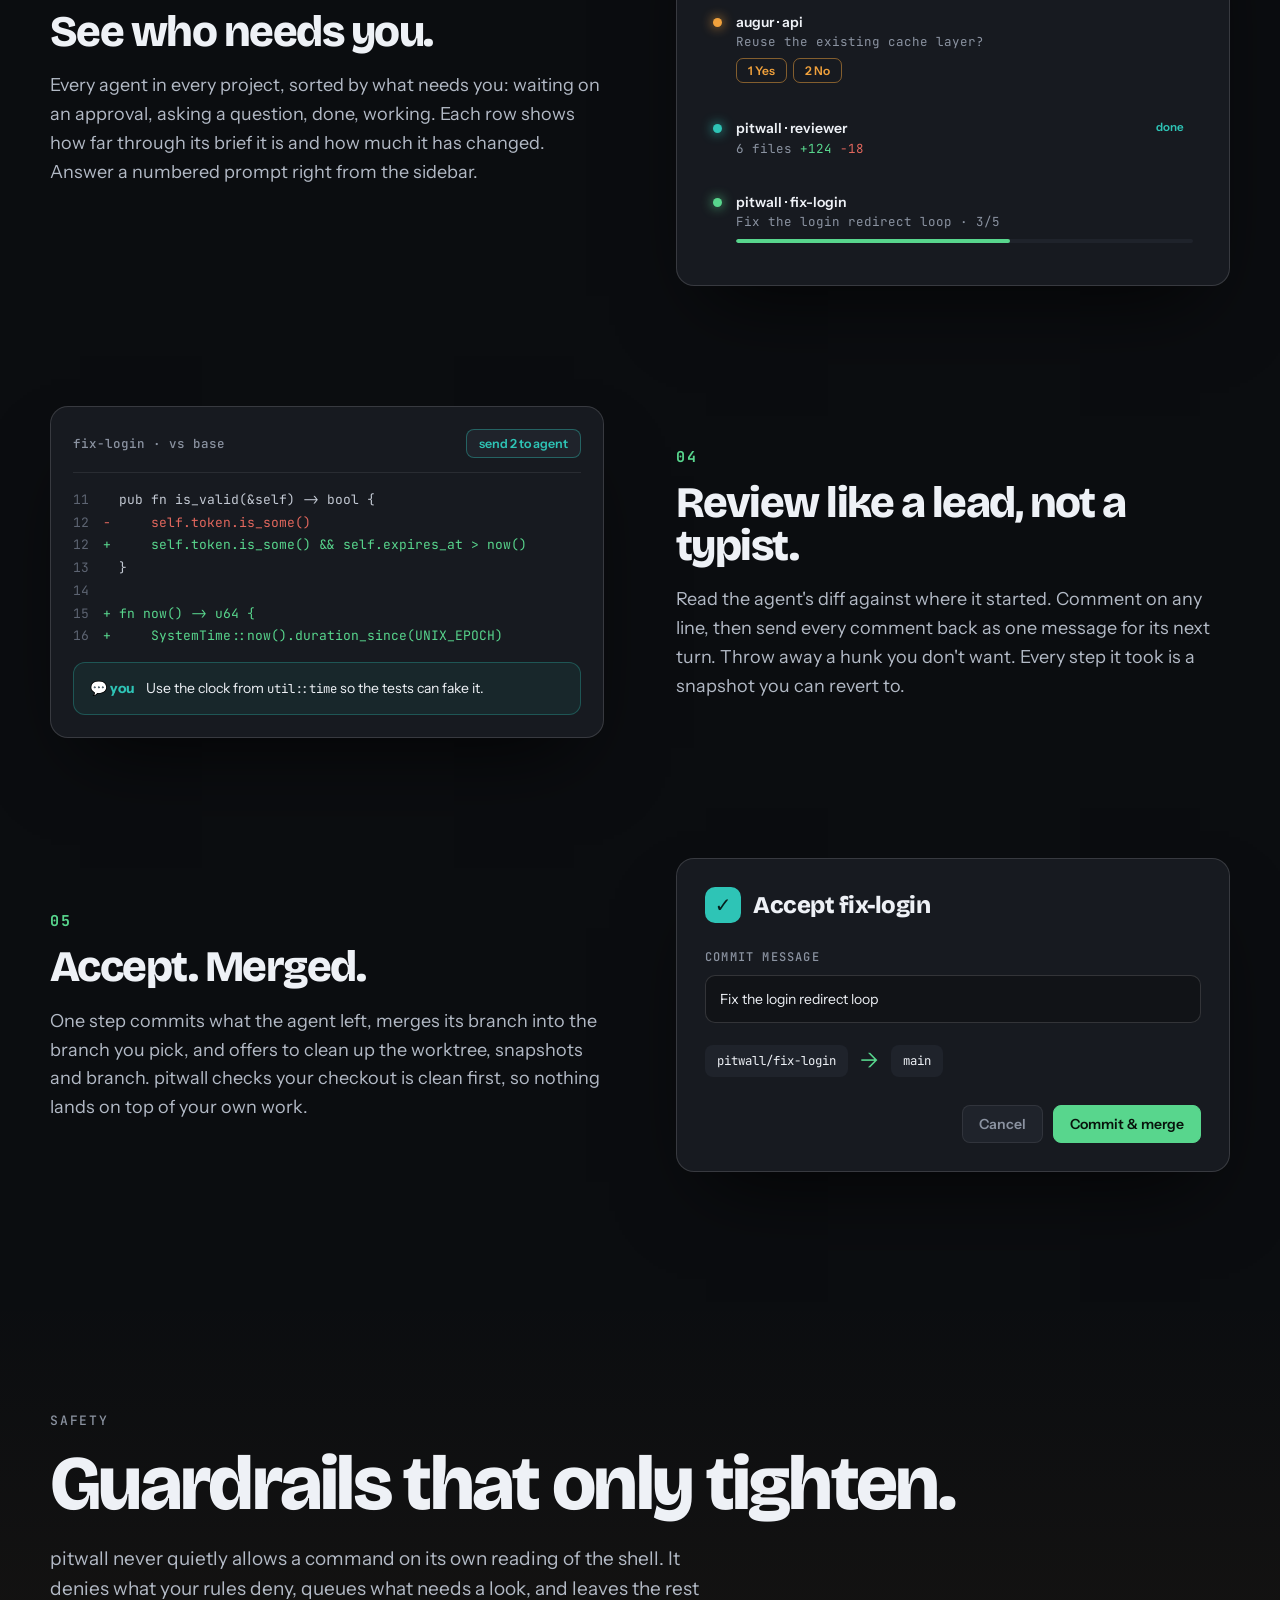
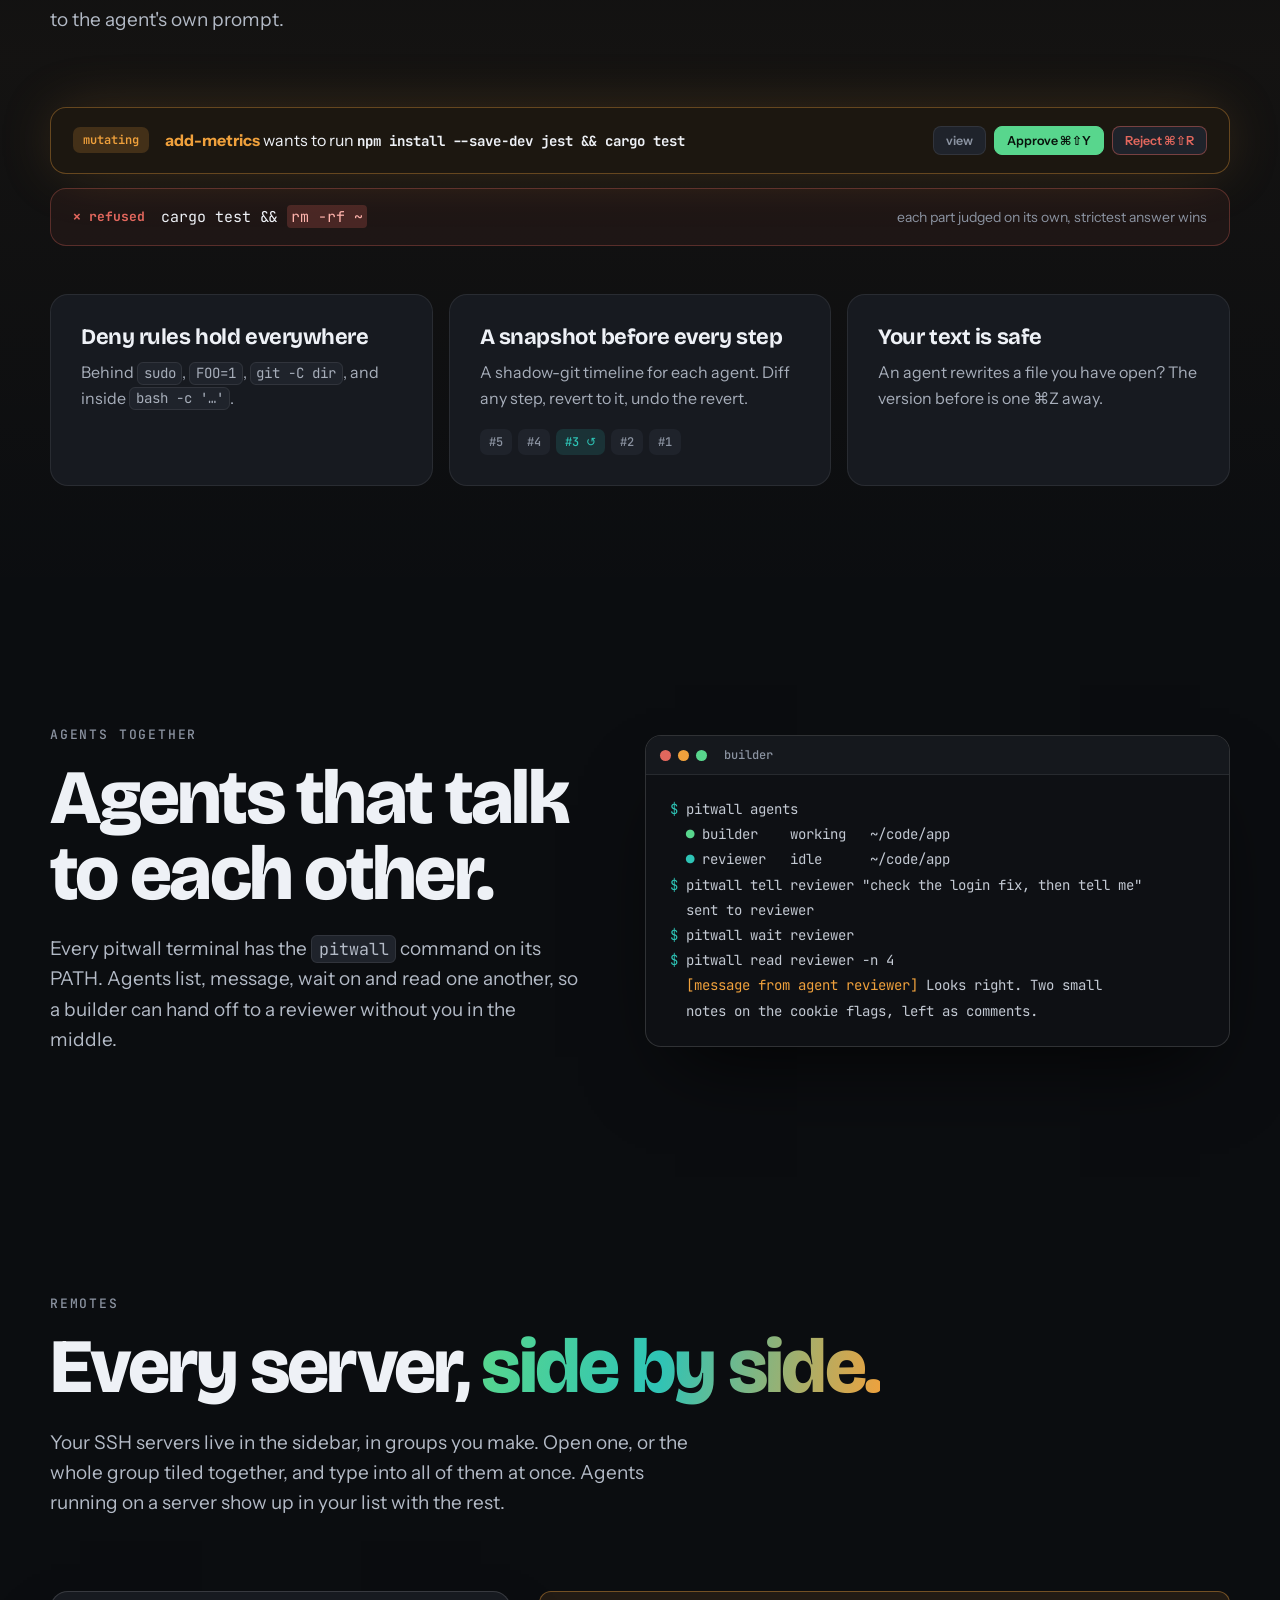
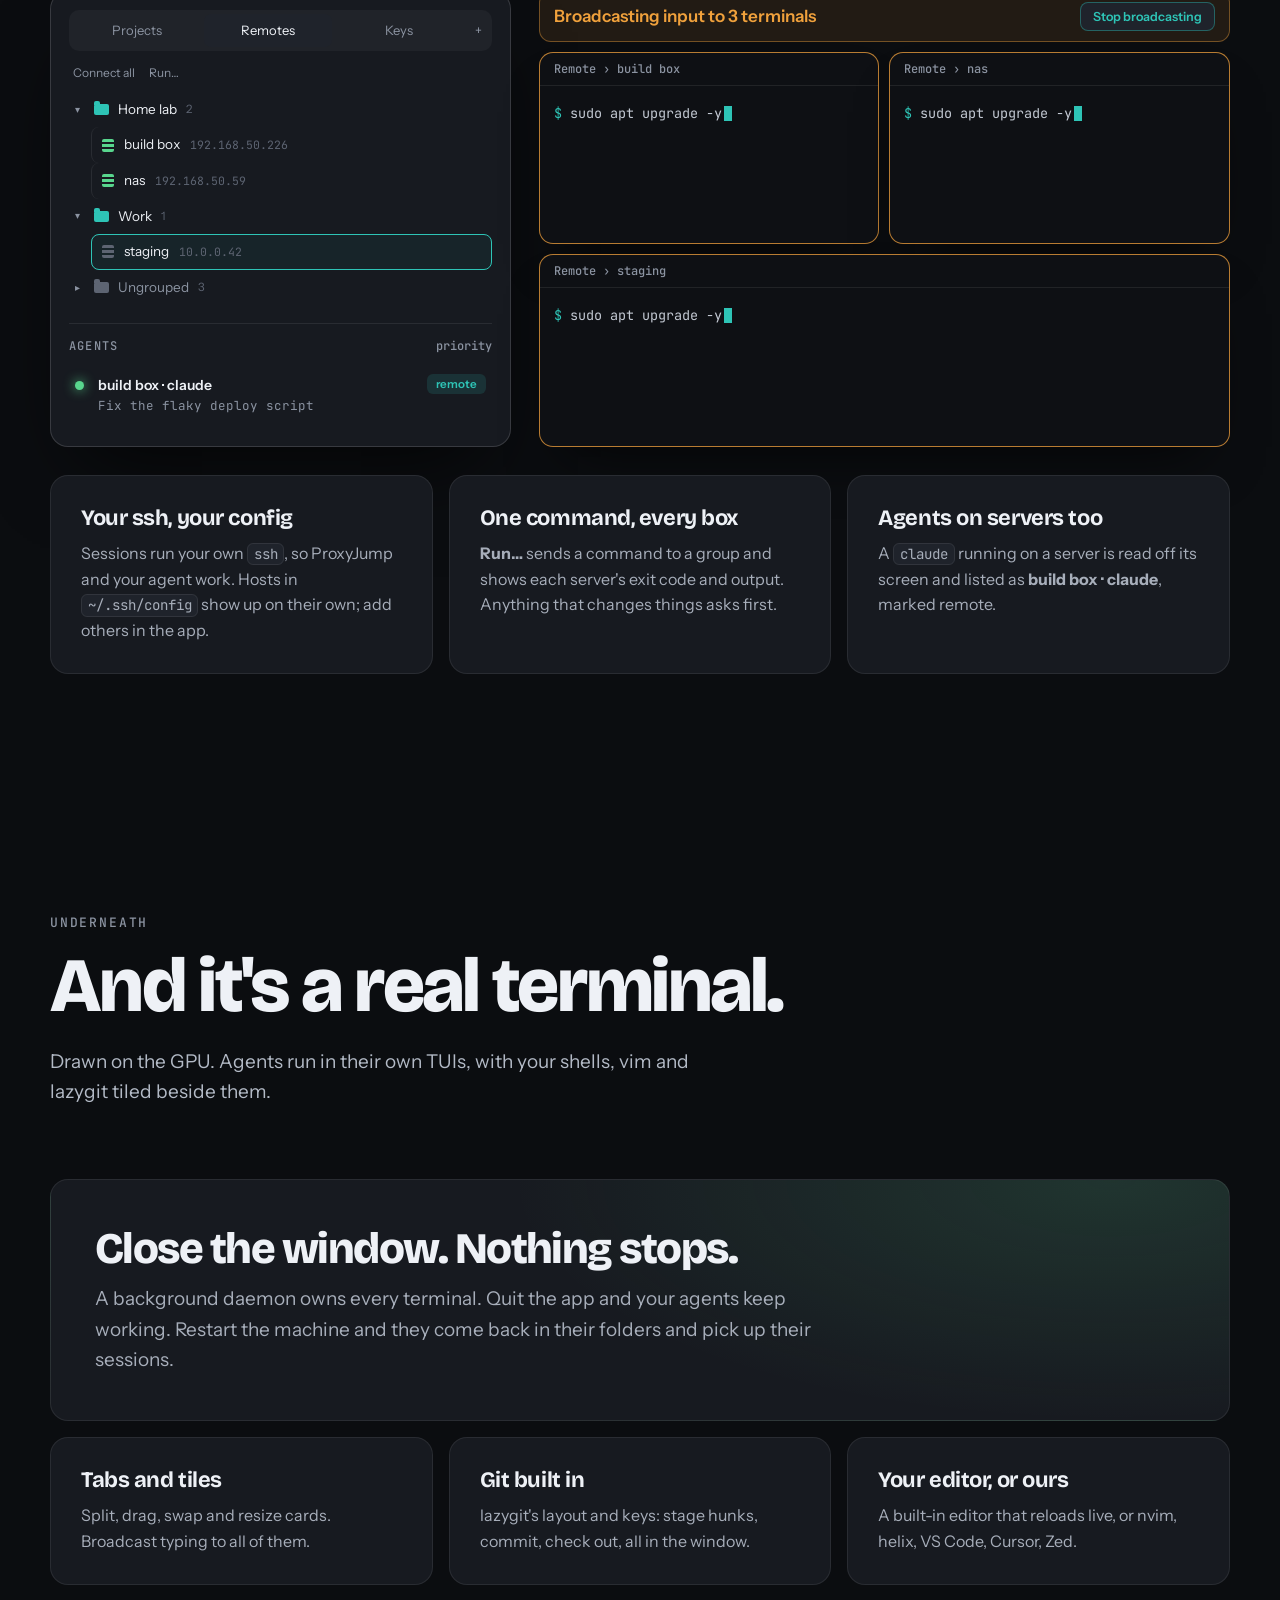
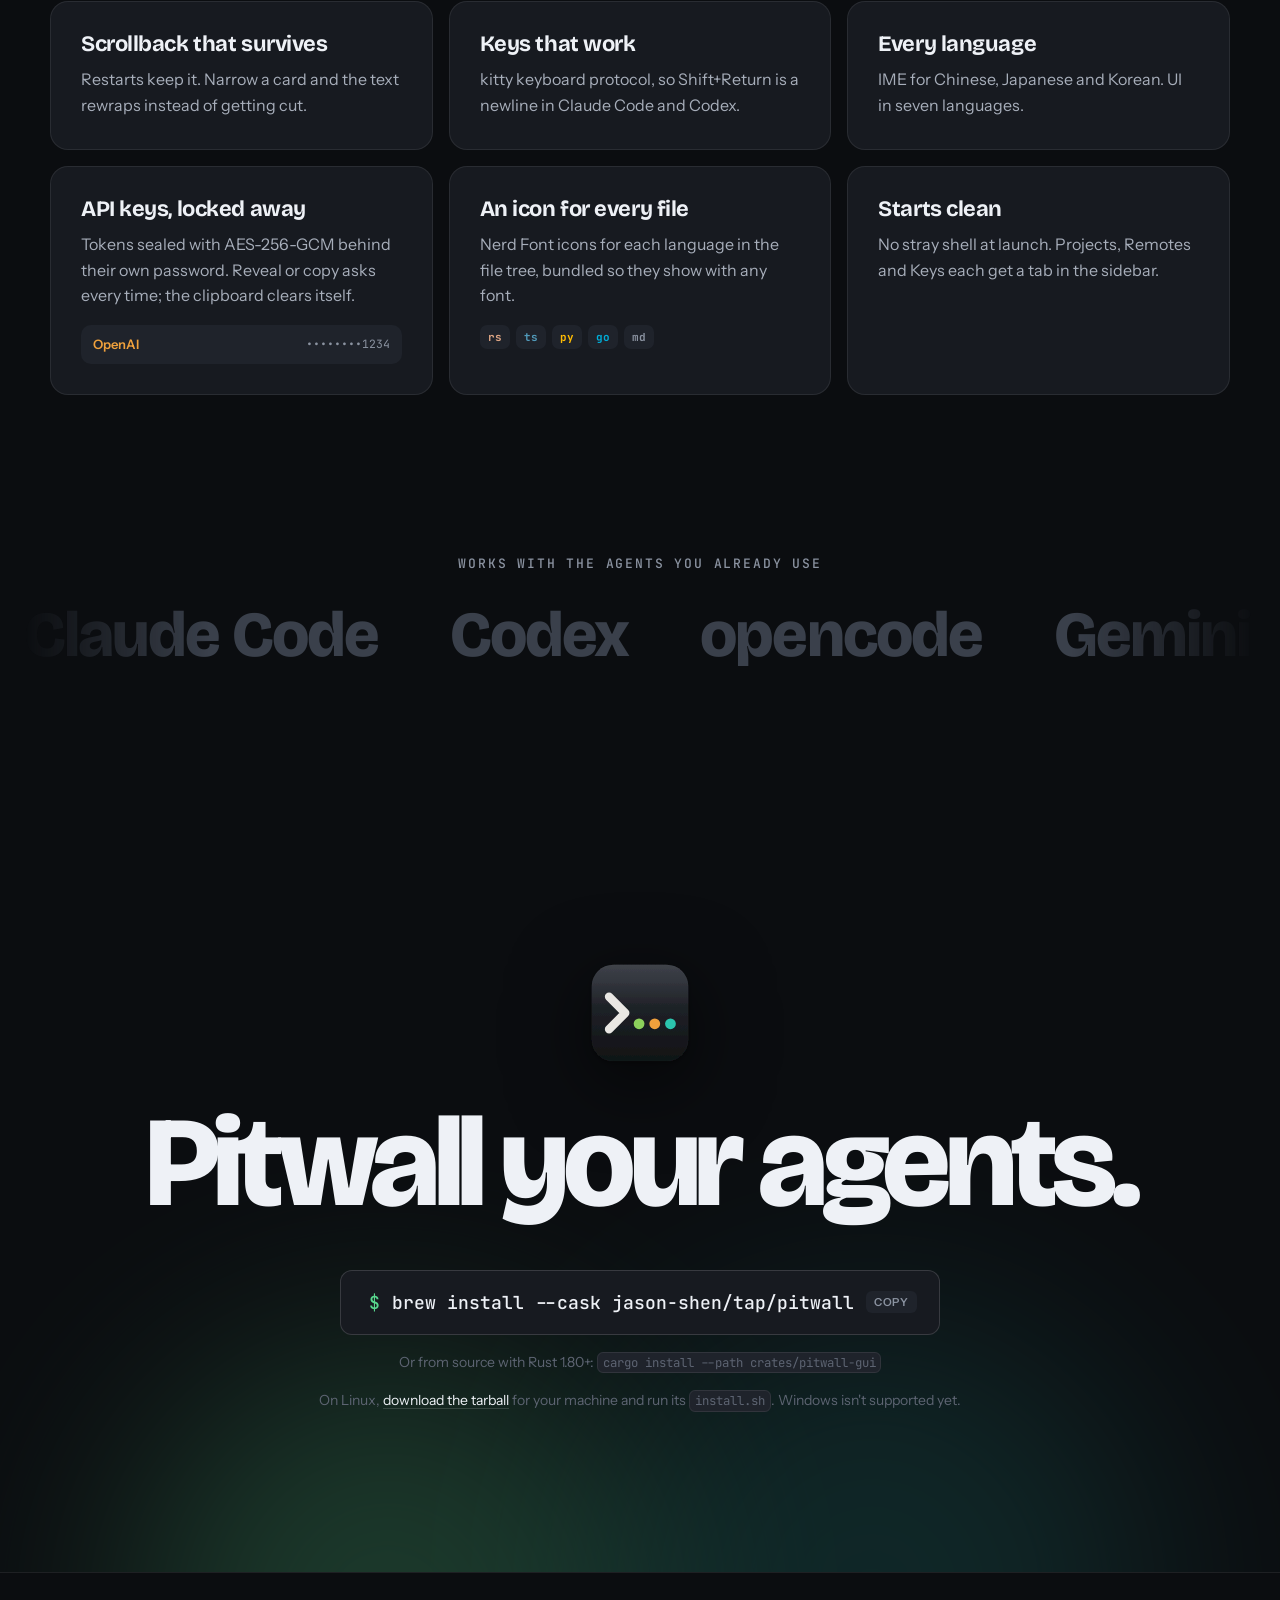
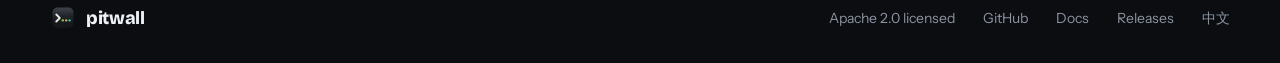
==== commit 9e43ff43: "Release v0.3.7" ====
--- a/website/index.html
+++ b/website/index.html
@@ -51,7 +51,7 @@
         </button>
         <a class="btn btn-ghost" href="https://github.com/jason-shen/pitwall">View on GitHub →</a>
       </div>
-      <p class="fine"><a class="version" href="https://github.com/jason-shen/pitwall/releases/tag/v0.3.6">v0.3.6</a> · macOS and Linux · Free and Apache 2.0 licensed</p>
+      <p class="fine"><a class="version" href="https://github.com/jason-shen/pitwall/releases/tag/v0.3.7">v0.3.7</a> · macOS and Linux · Free and Apache 2.0 licensed</p>
     </div>
 
     <div class="hero-shot">
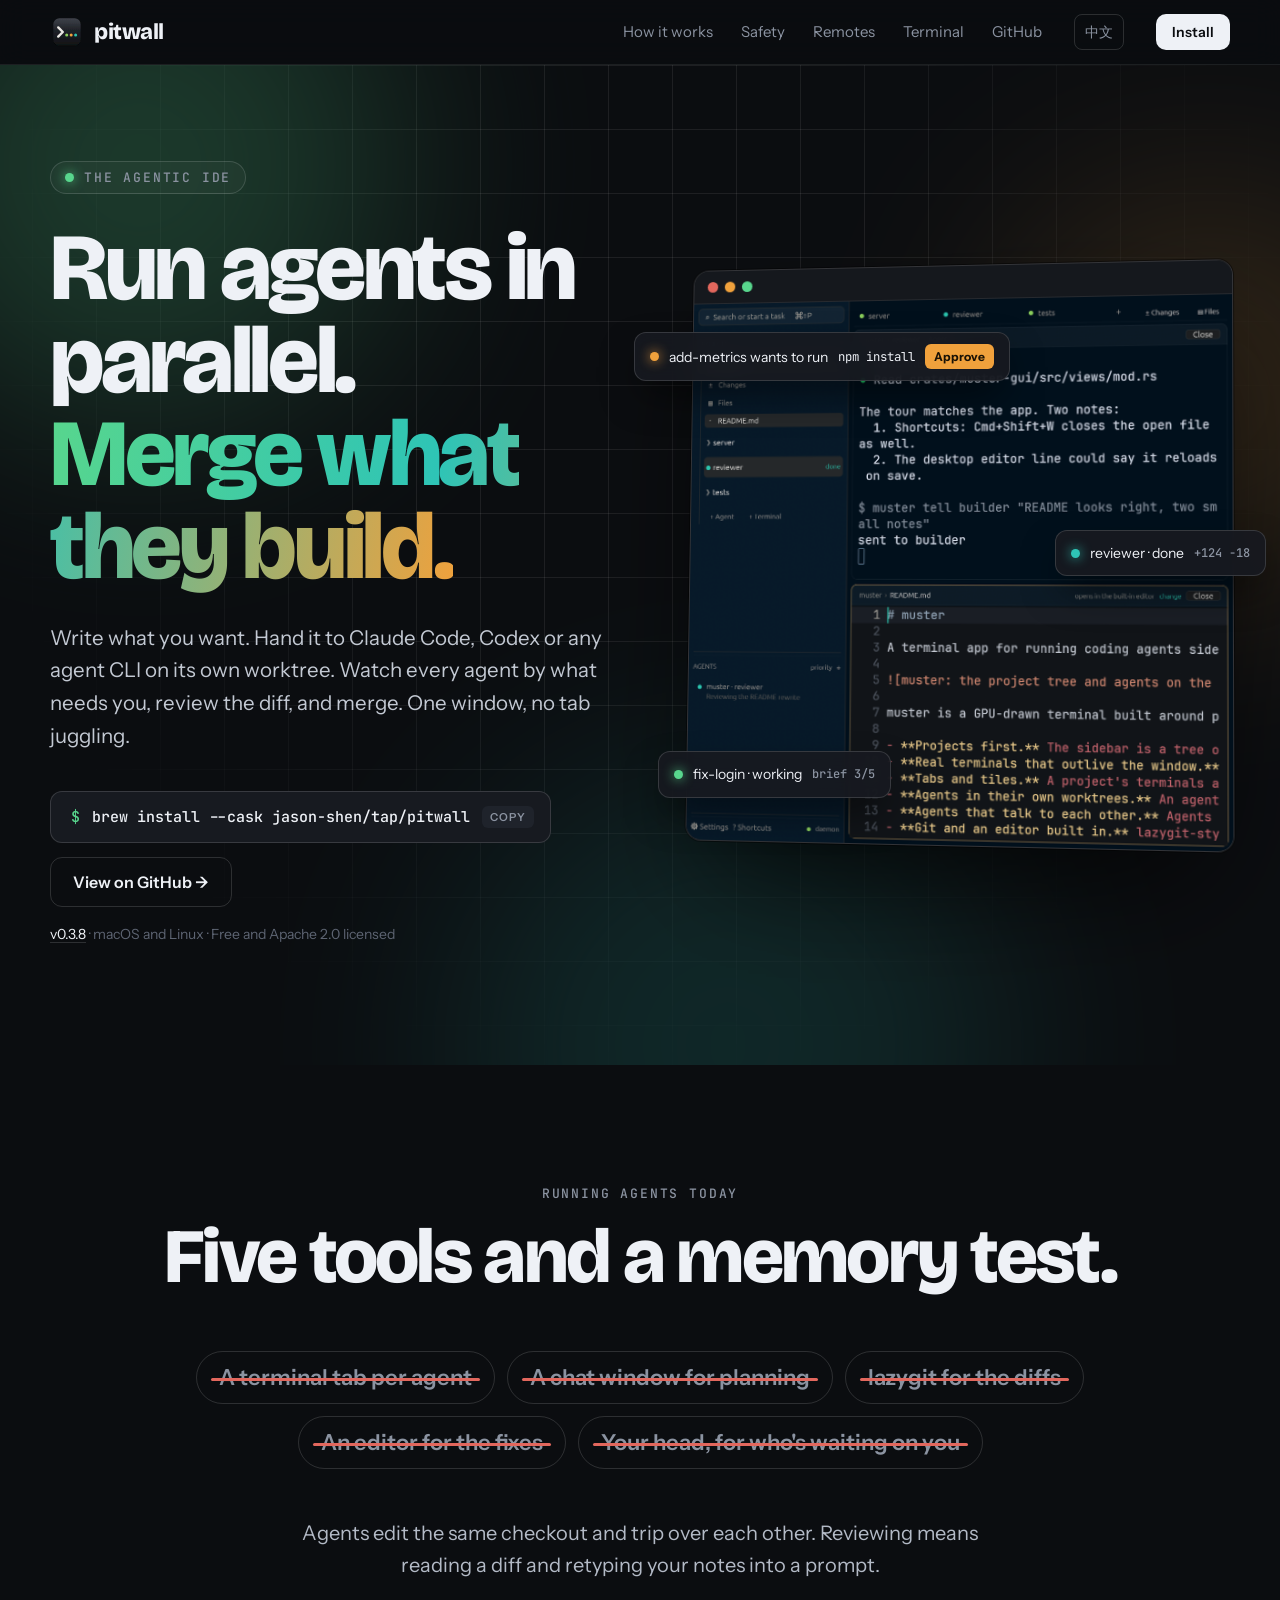
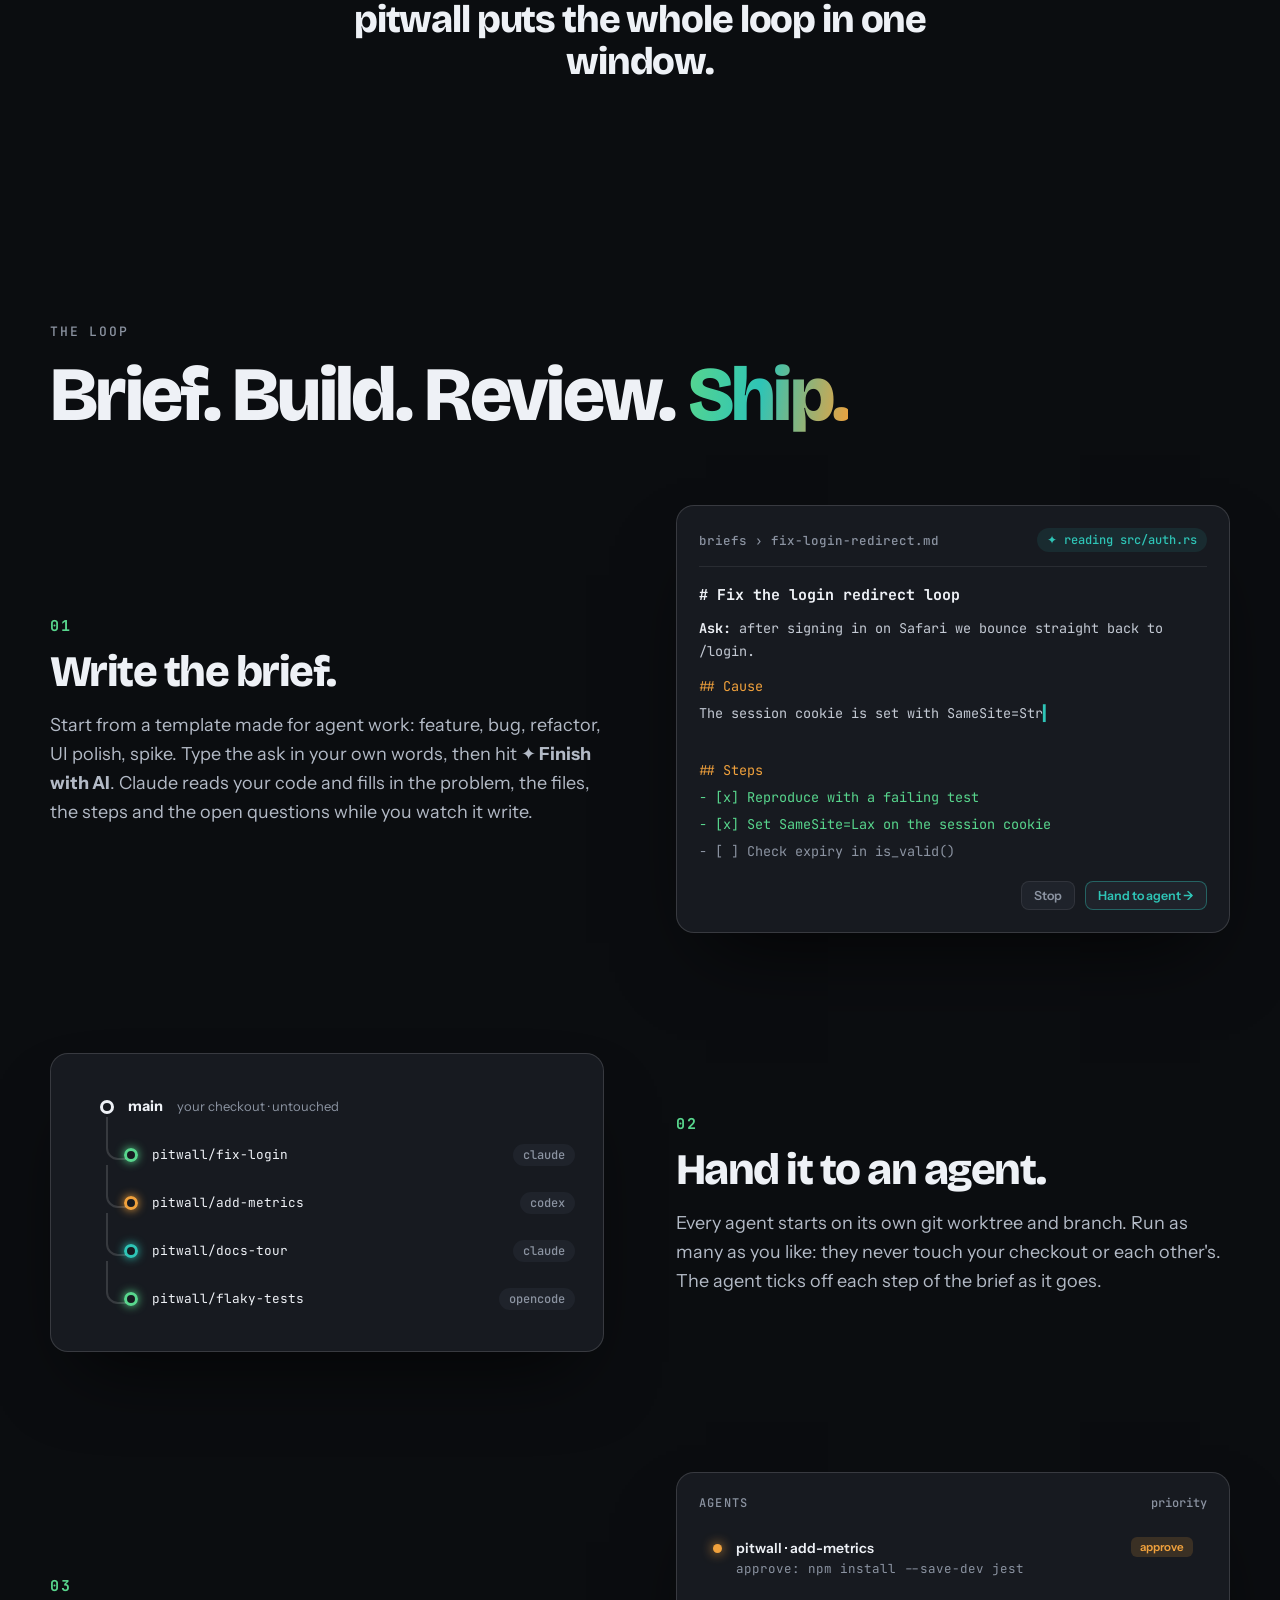
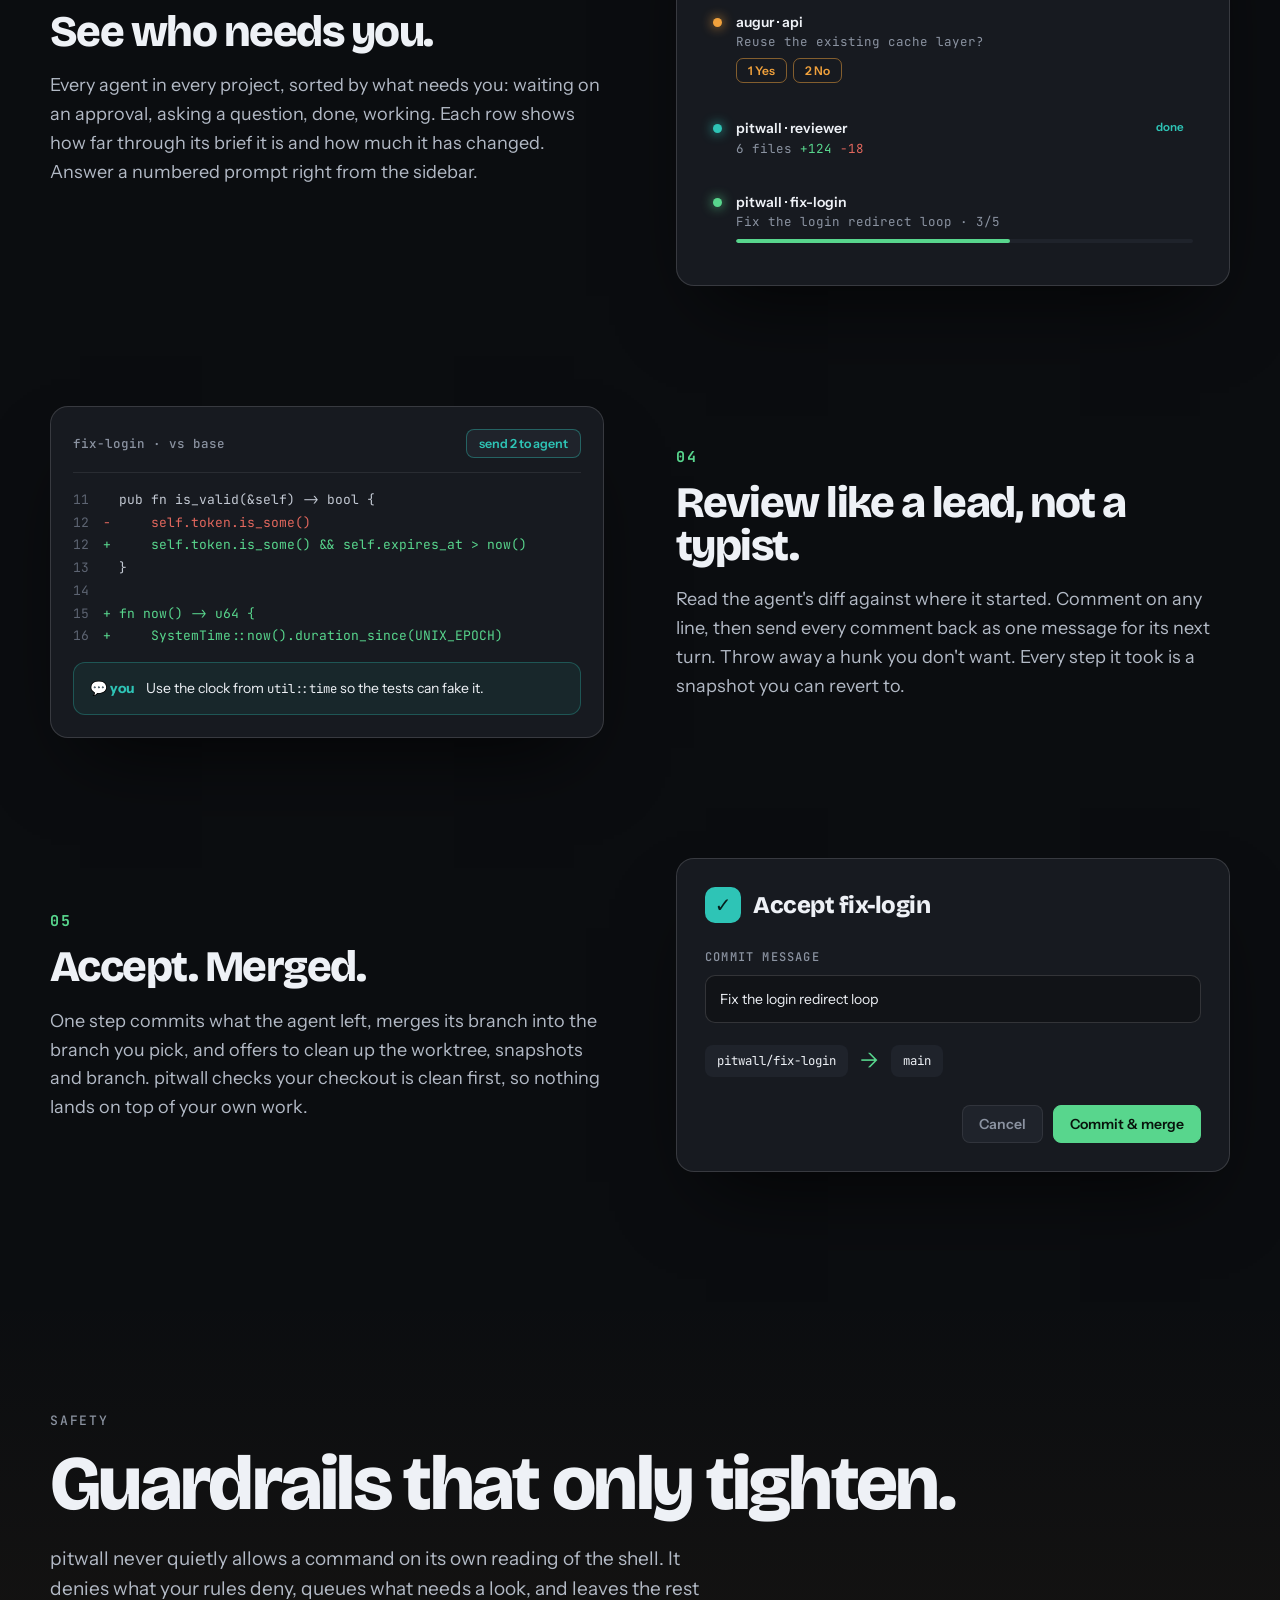
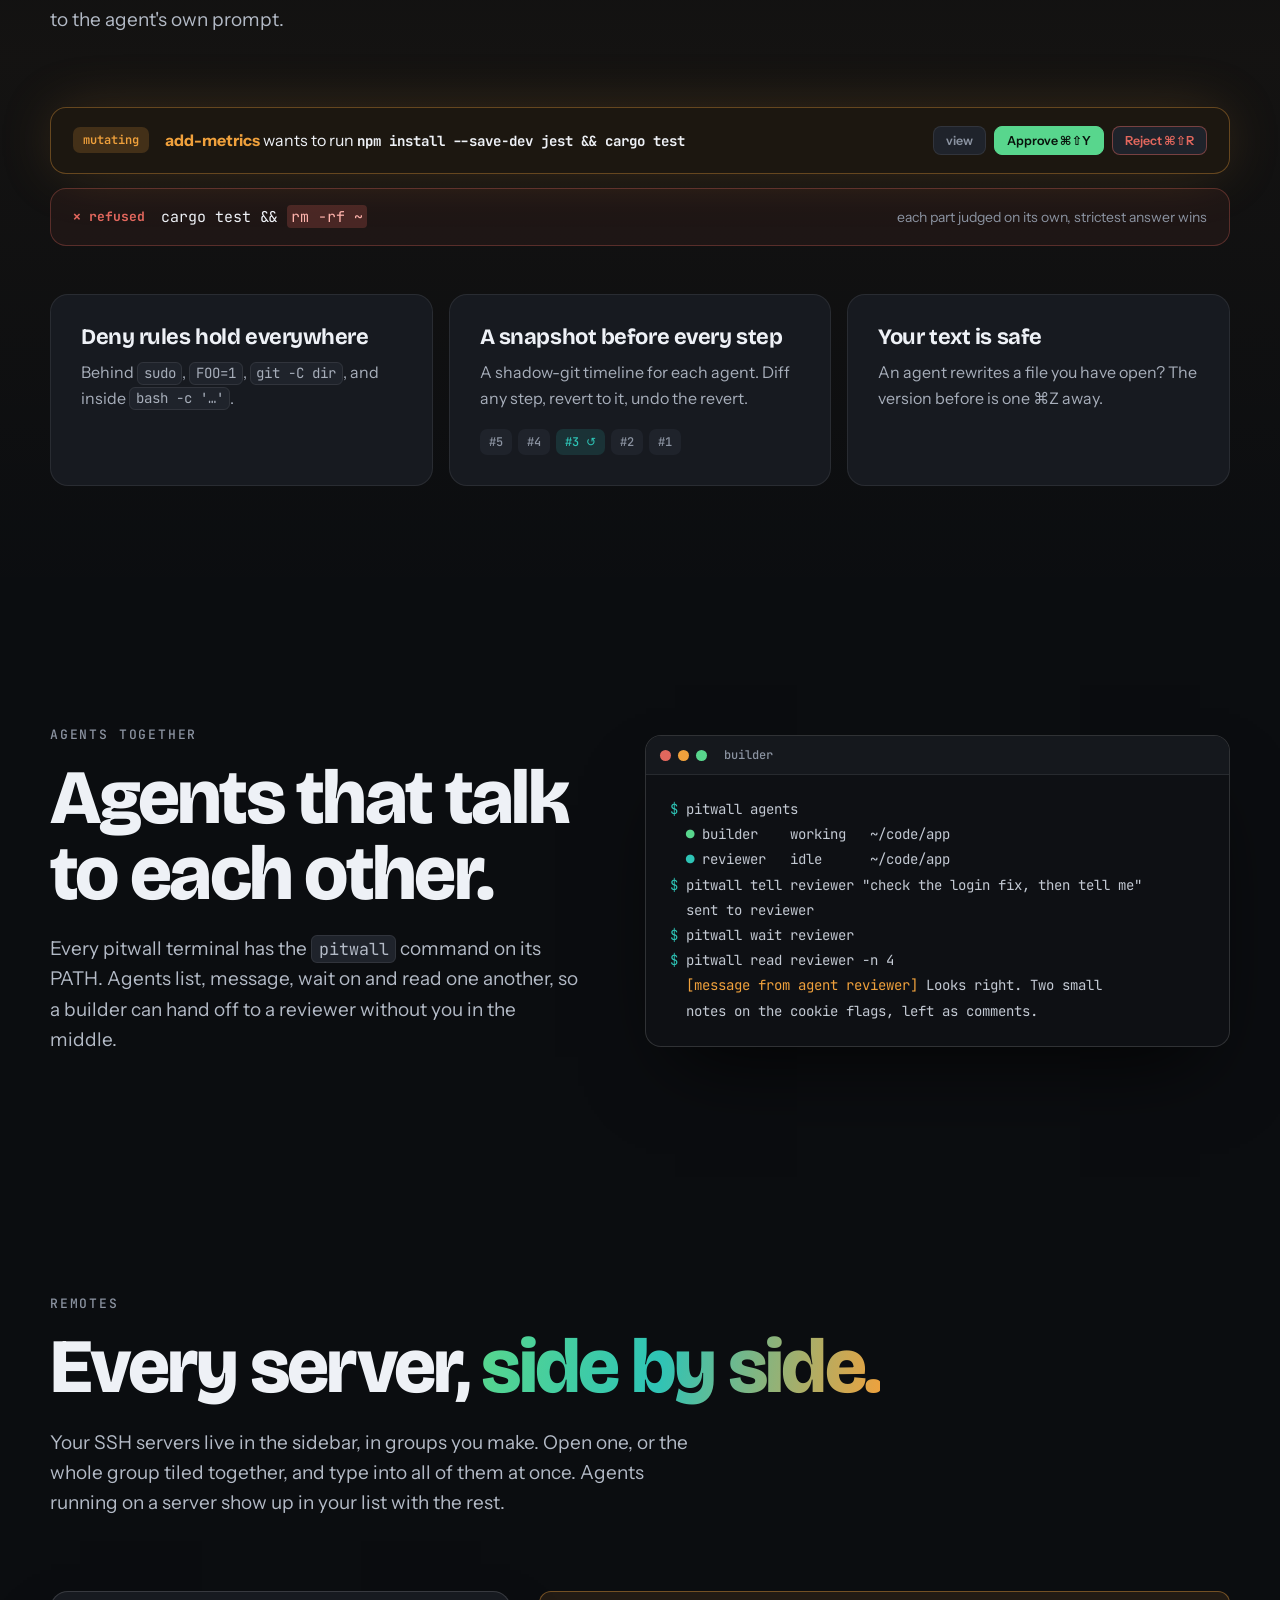
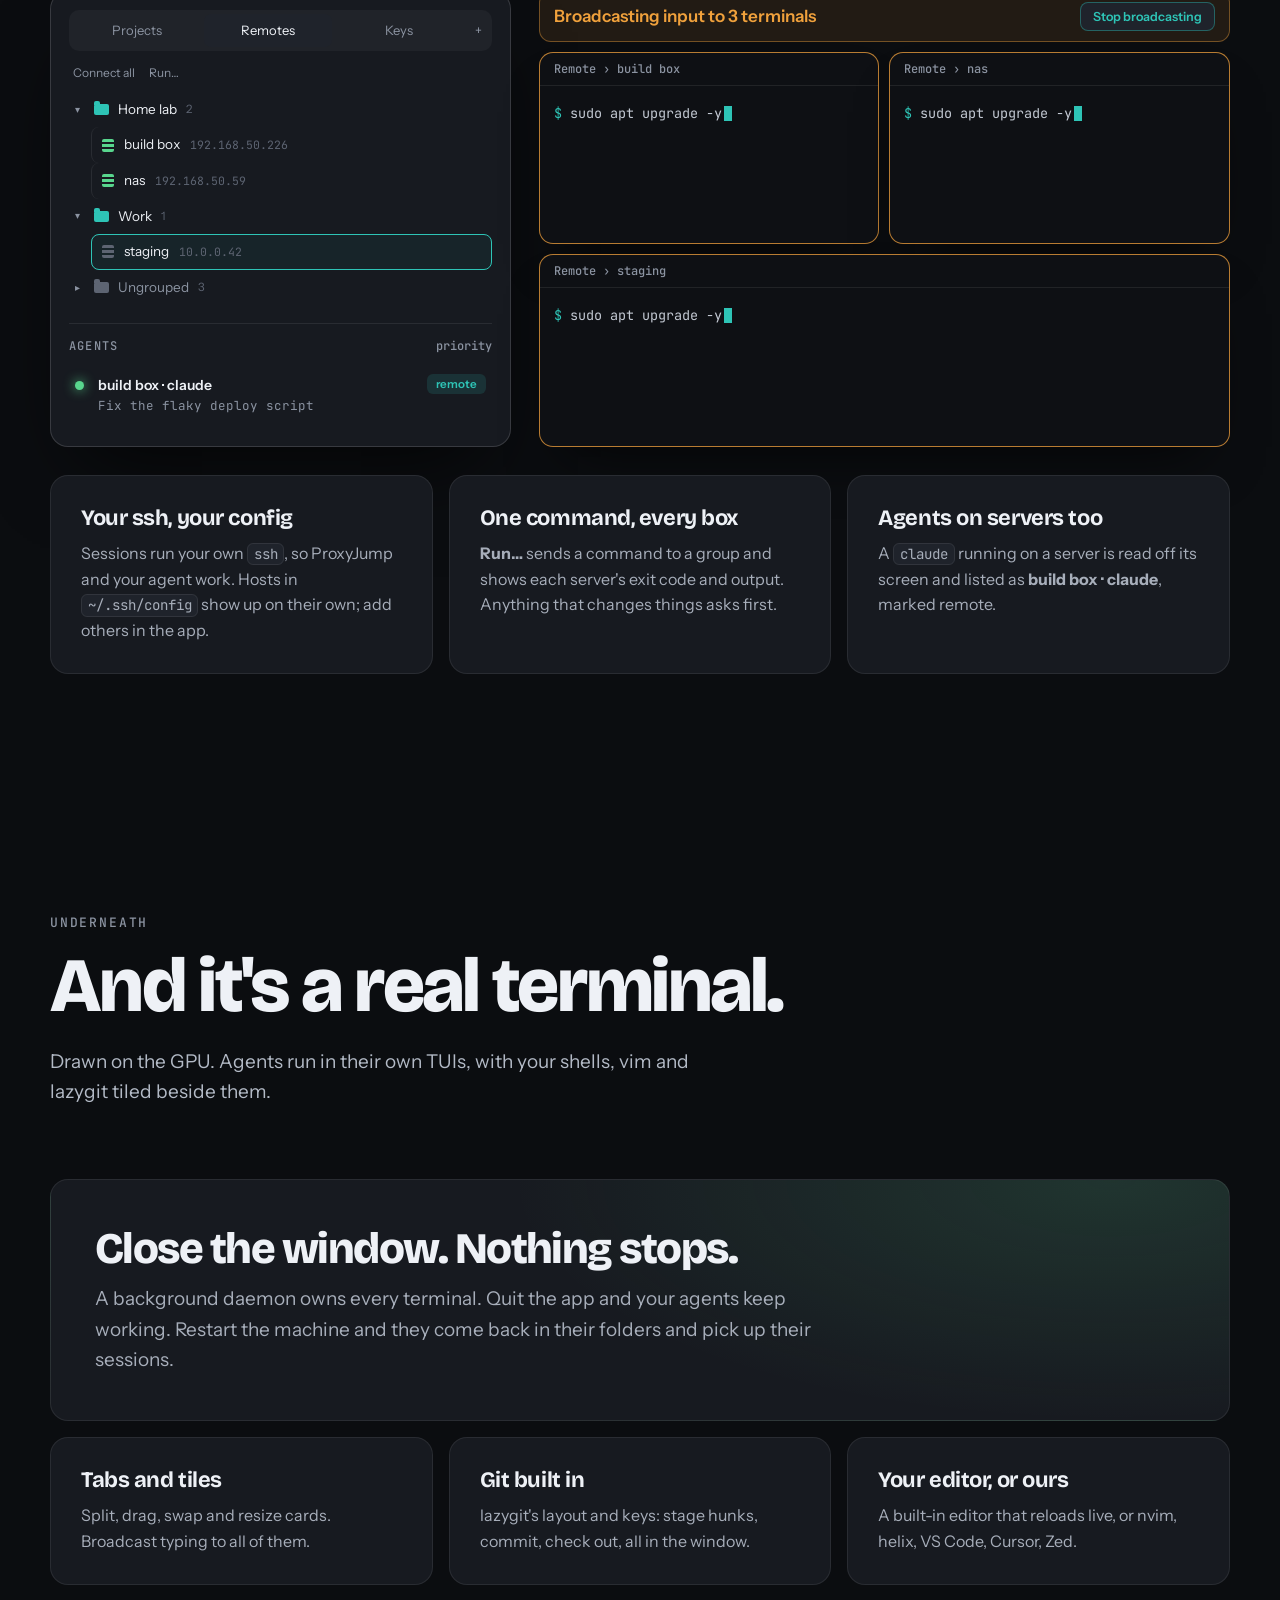
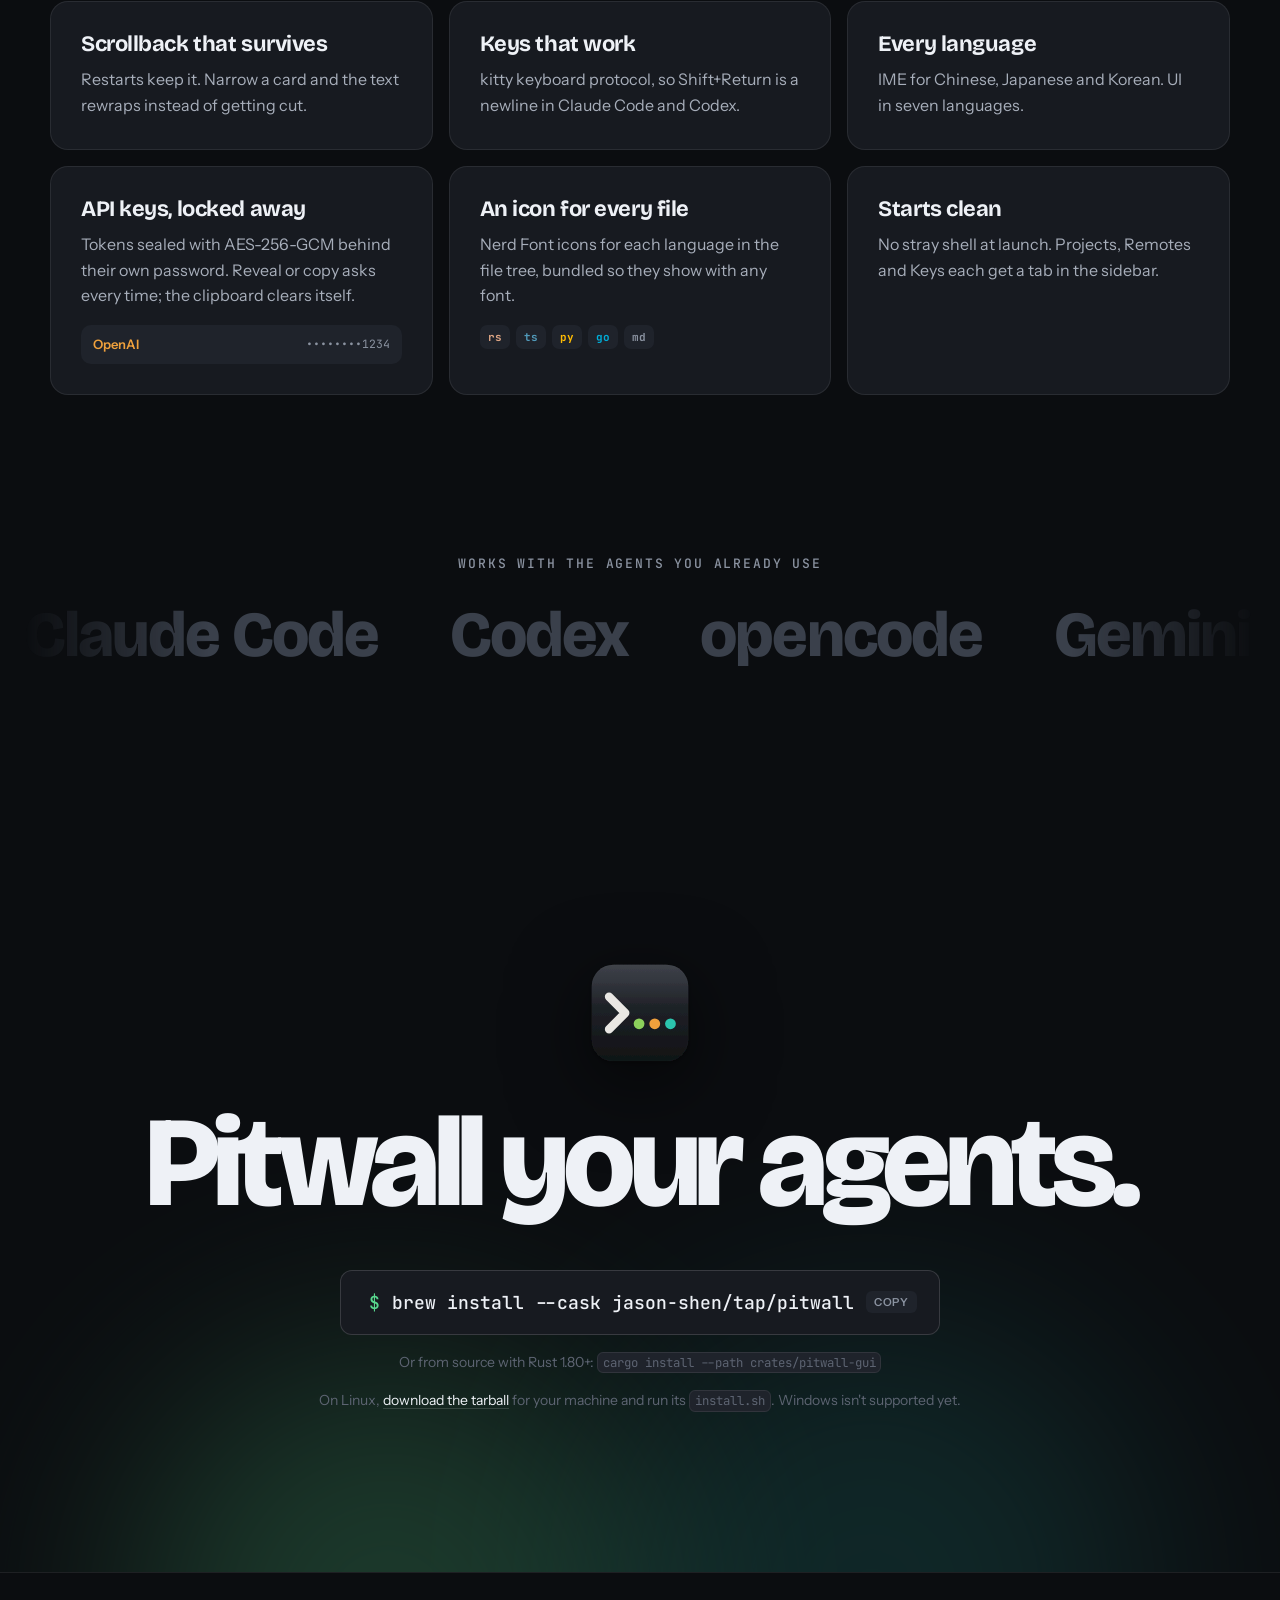
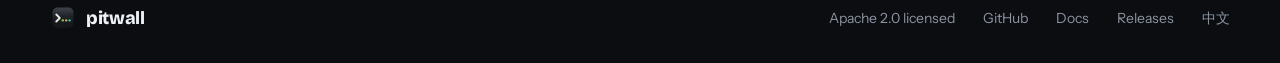
==== commit 282c5e98: "Release v0.3.8" ====
--- a/website/index.html
+++ b/website/index.html
@@ -51,7 +51,7 @@
         </button>
         <a class="btn btn-ghost" href="https://github.com/jason-shen/pitwall">View on GitHub →</a>
       </div>
-      <p class="fine"><a class="version" href="https://github.com/jason-shen/pitwall/releases/tag/v0.3.7">v0.3.7</a> · macOS and Linux · Free and Apache 2.0 licensed</p>
+      <p class="fine"><a class="version" href="https://github.com/jason-shen/pitwall/releases/tag/v0.3.8">v0.3.8</a> · macOS and Linux · Free and Apache 2.0 licensed</p>
     </div>
 
     <div class="hero-shot">
